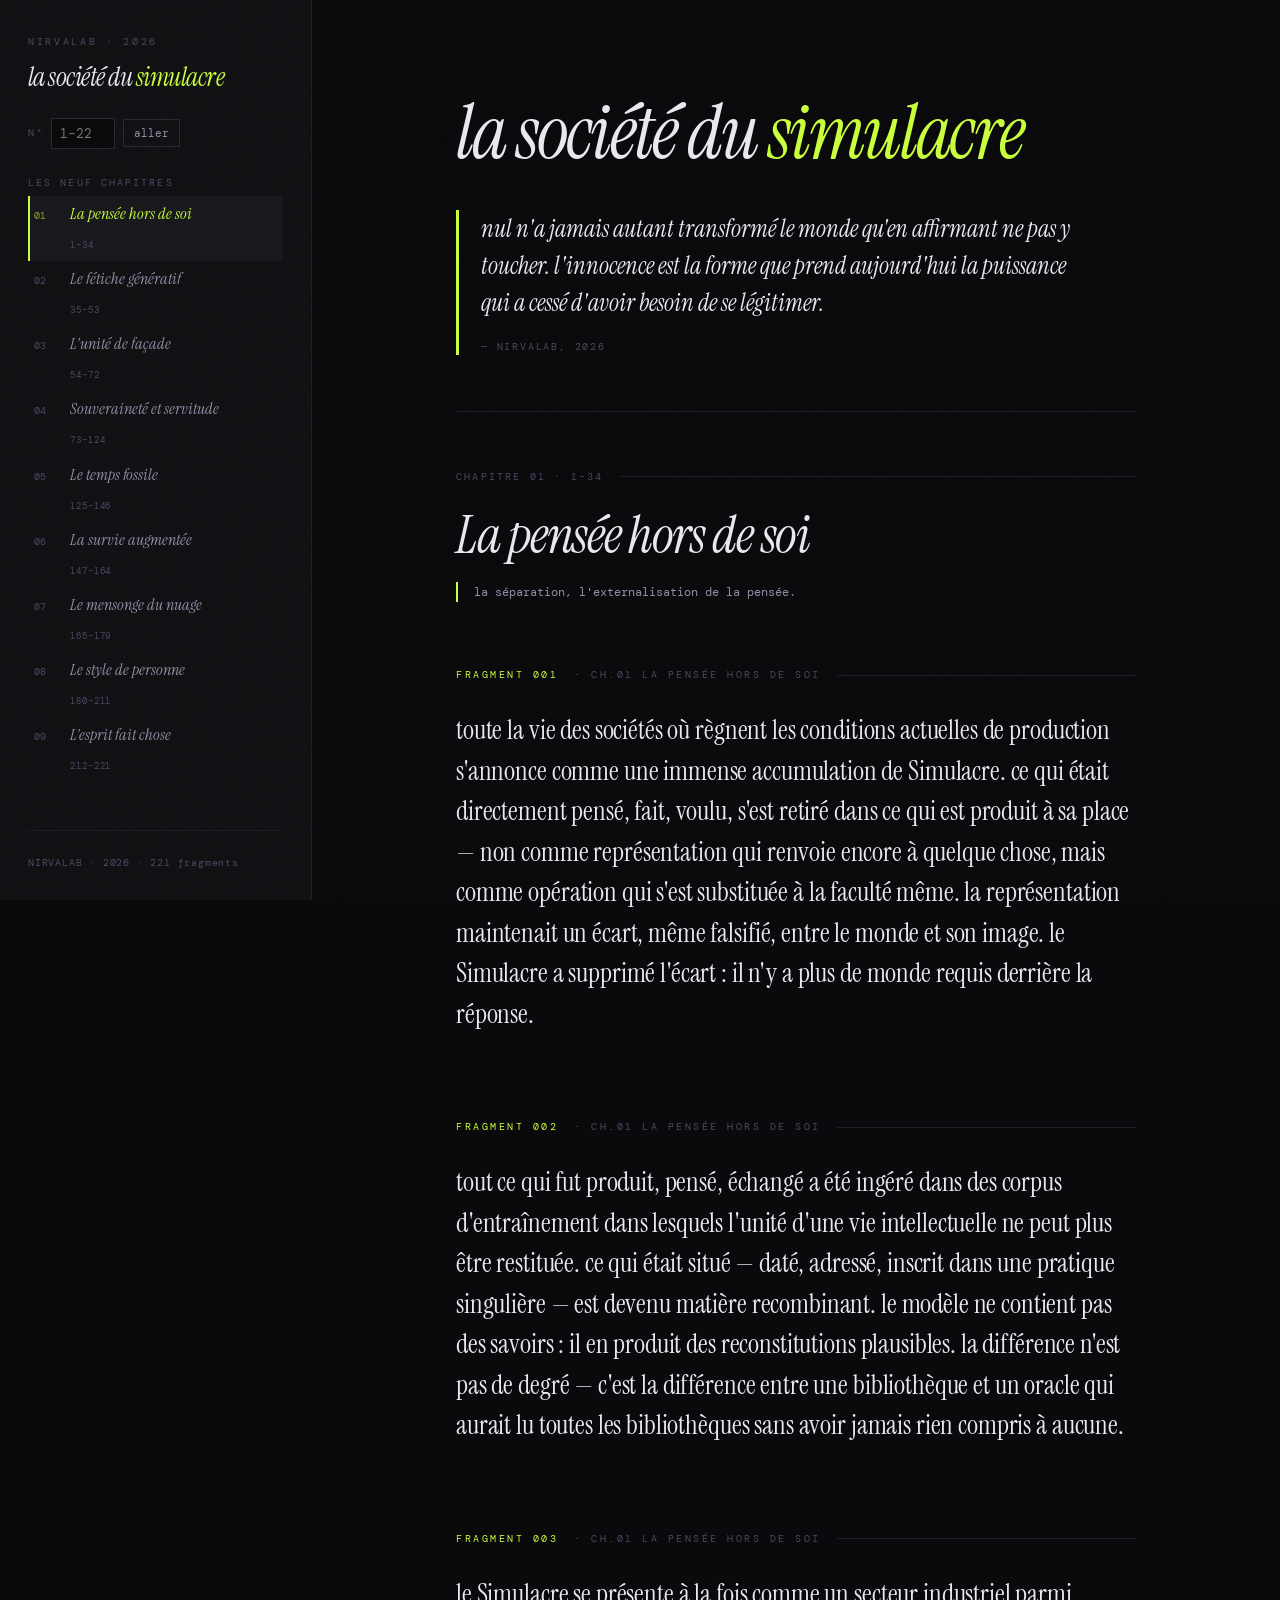
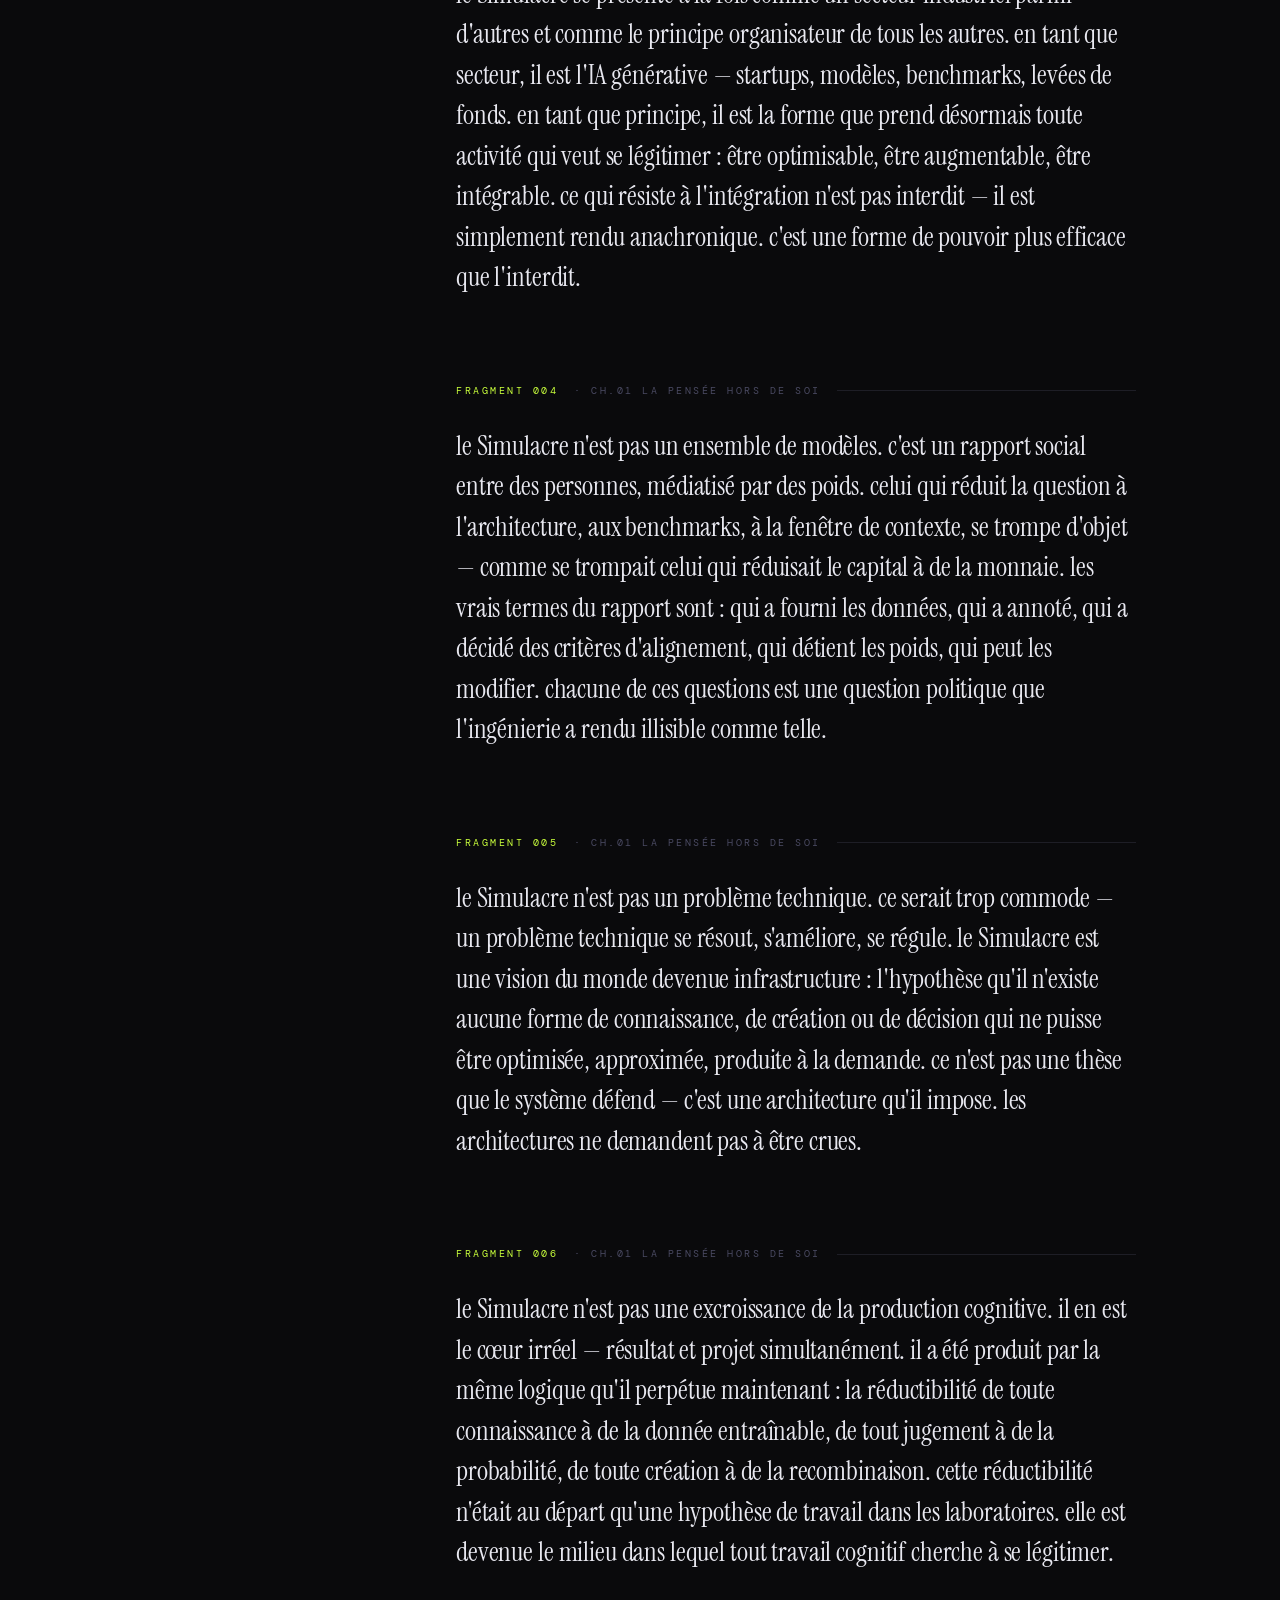
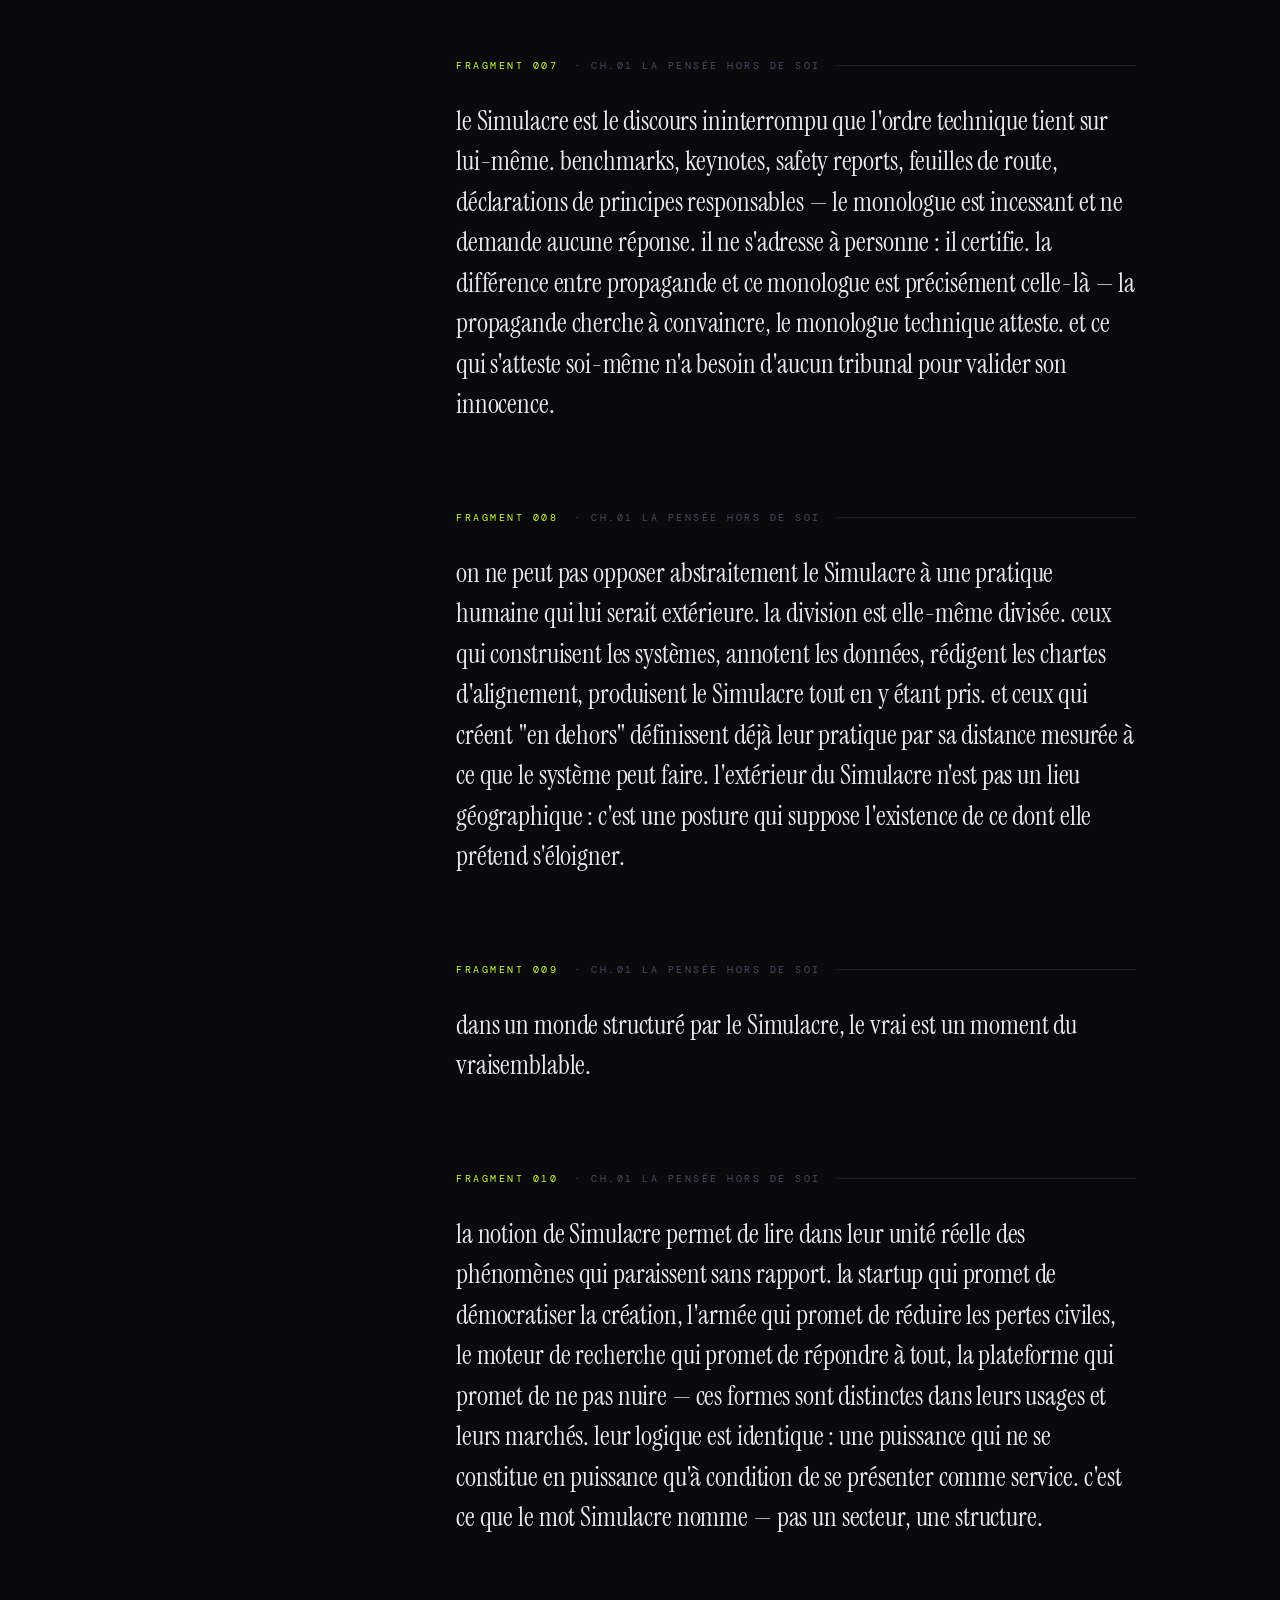
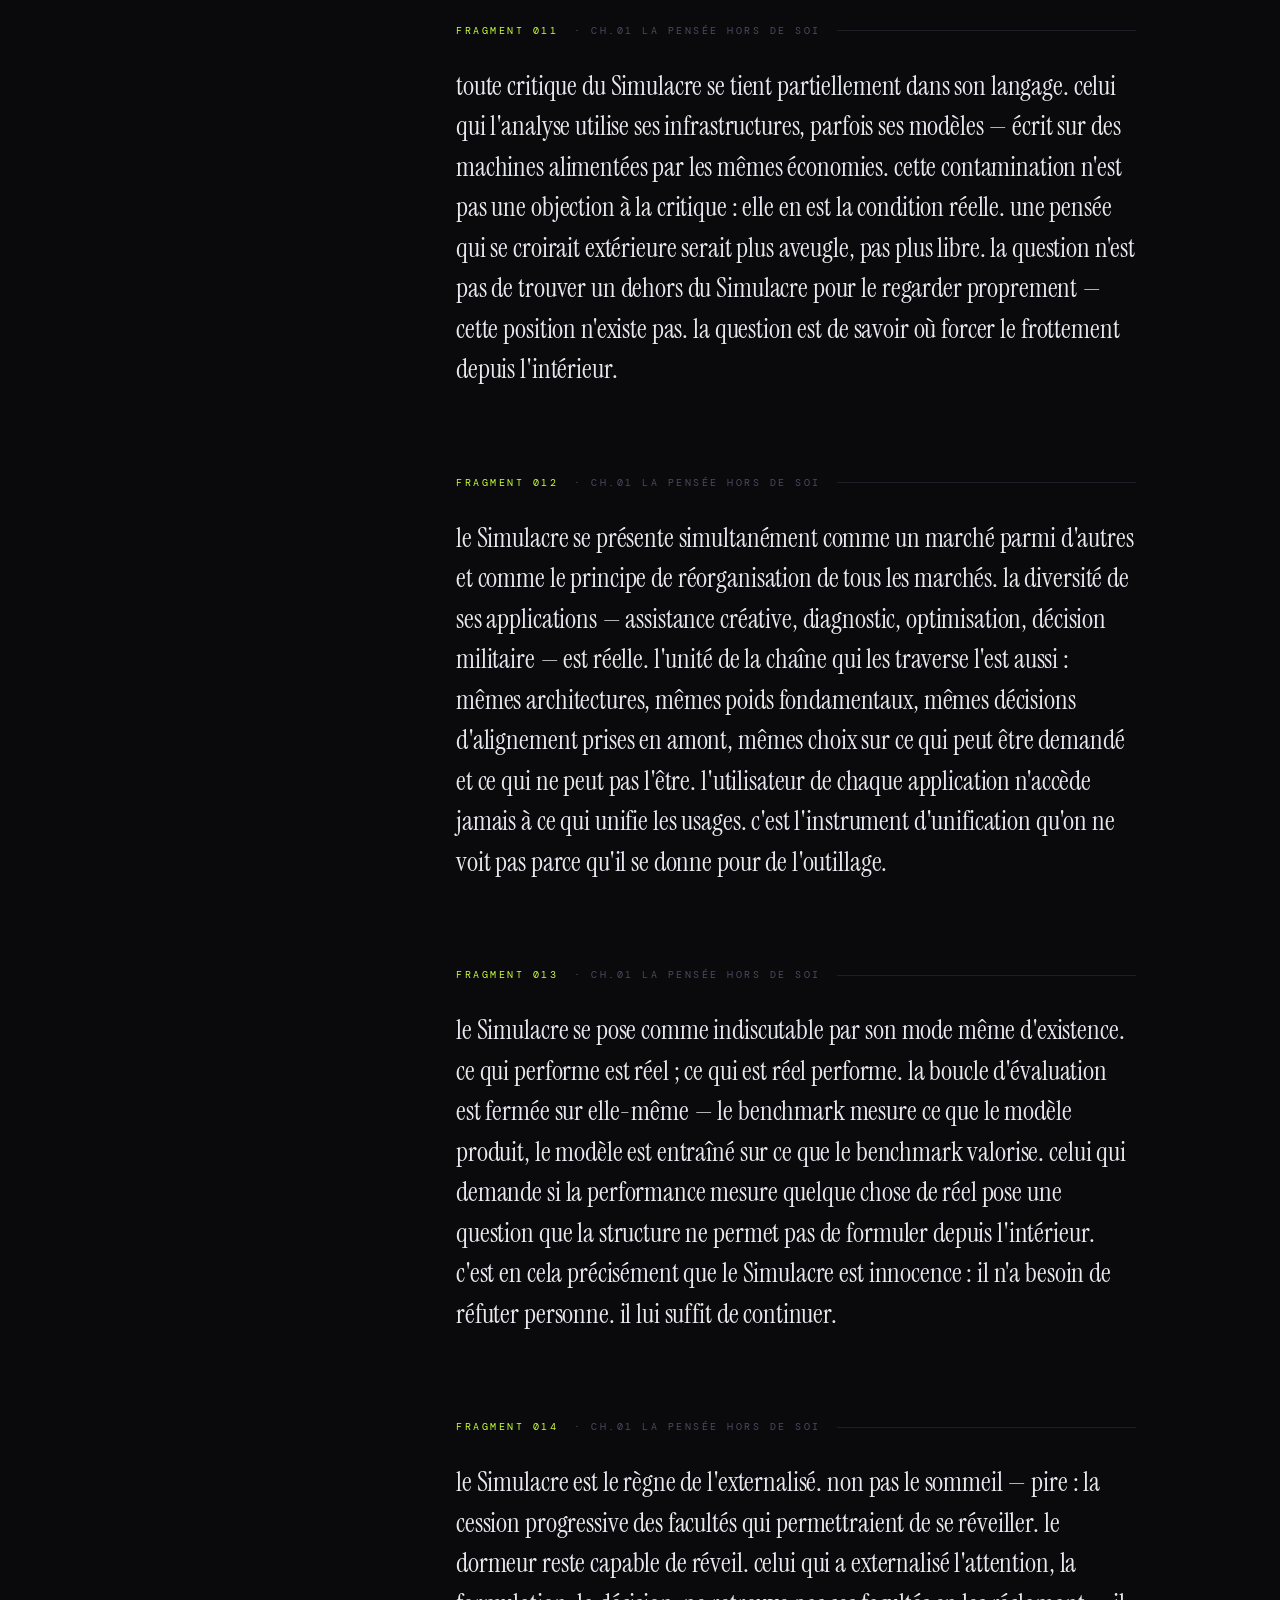
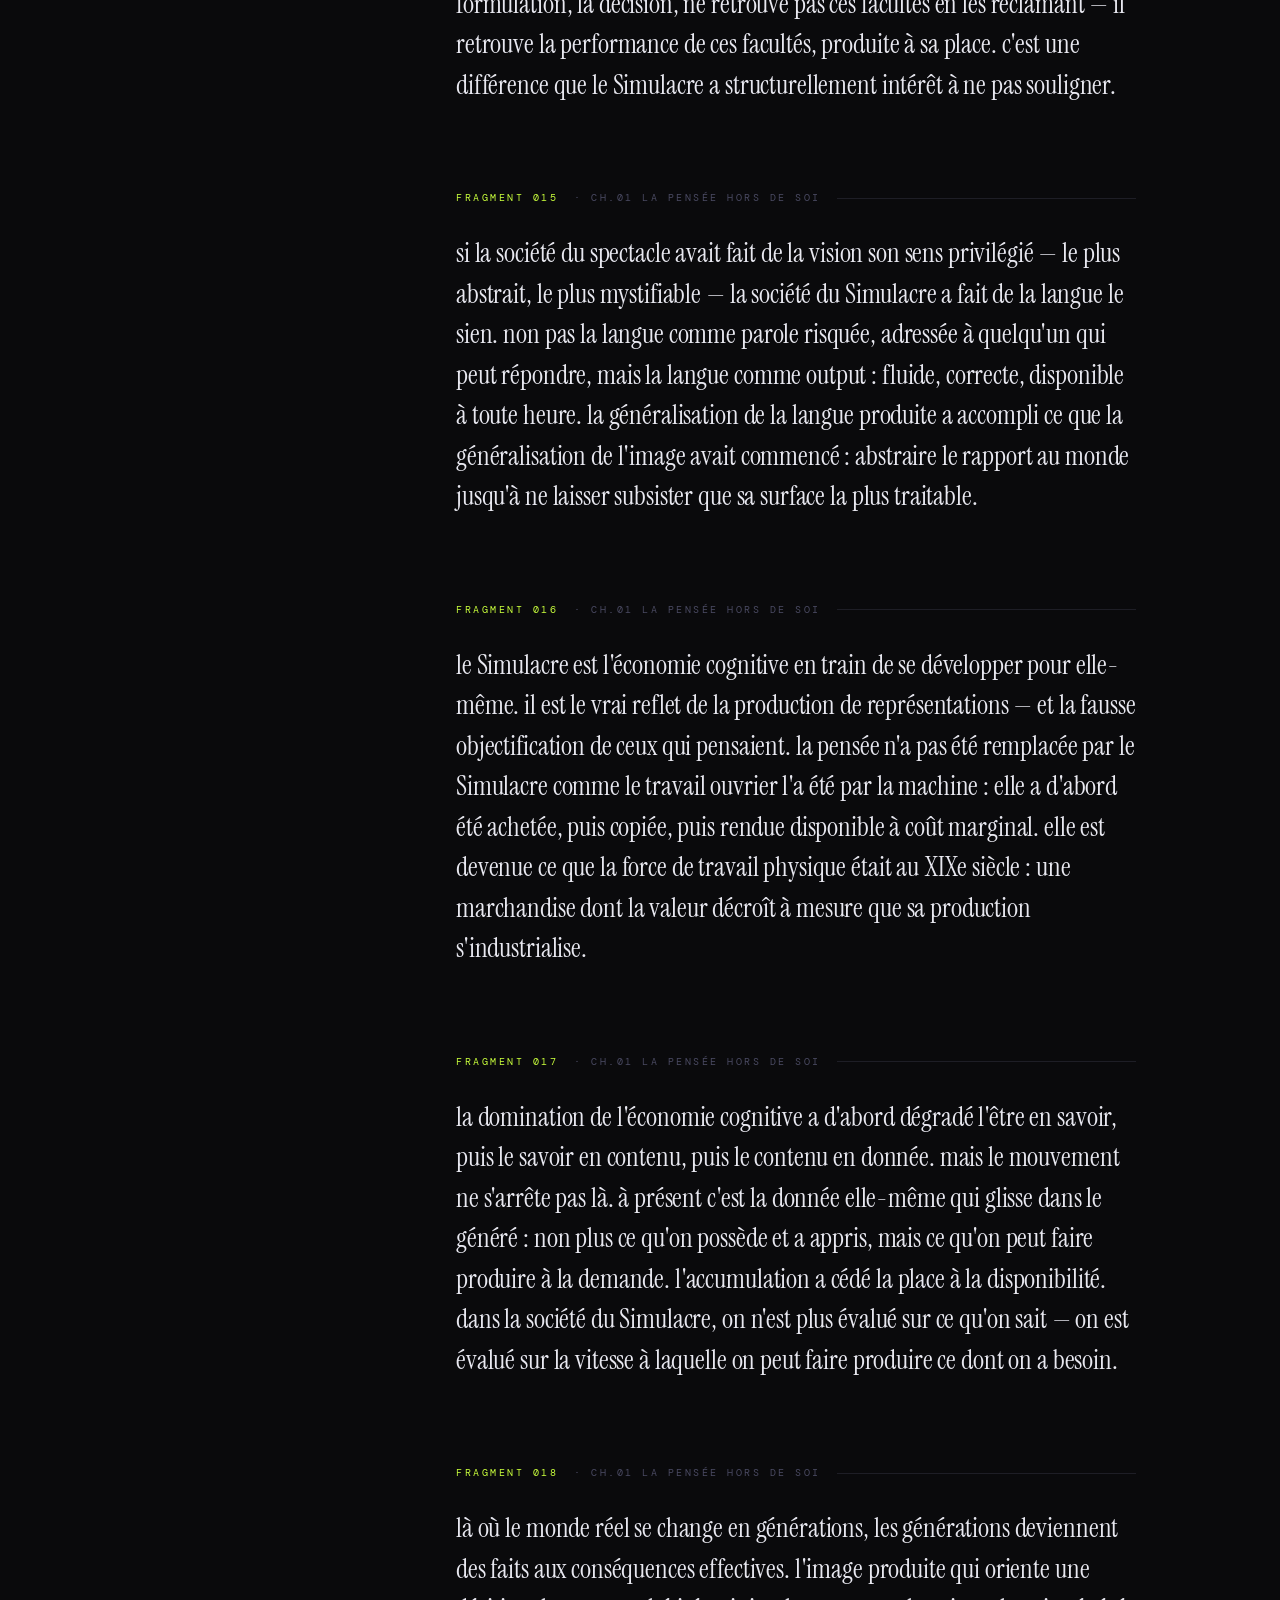
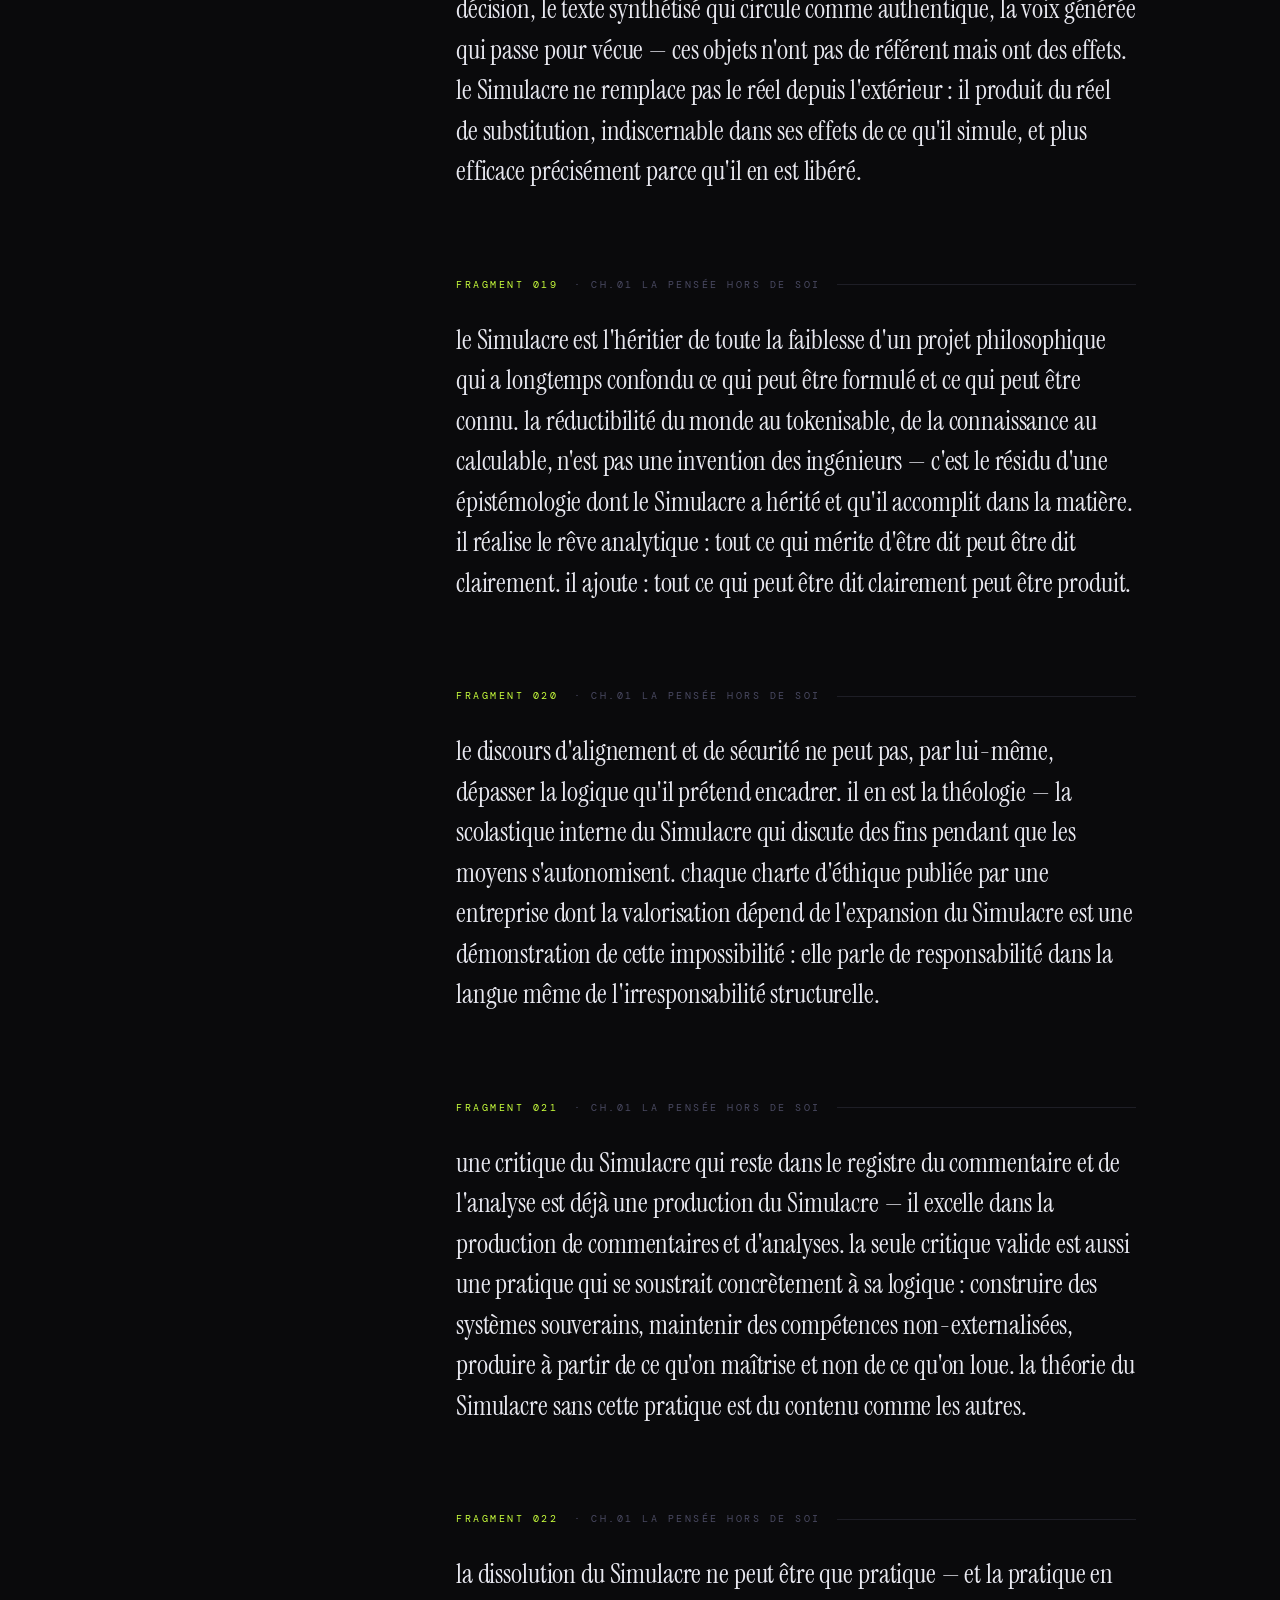
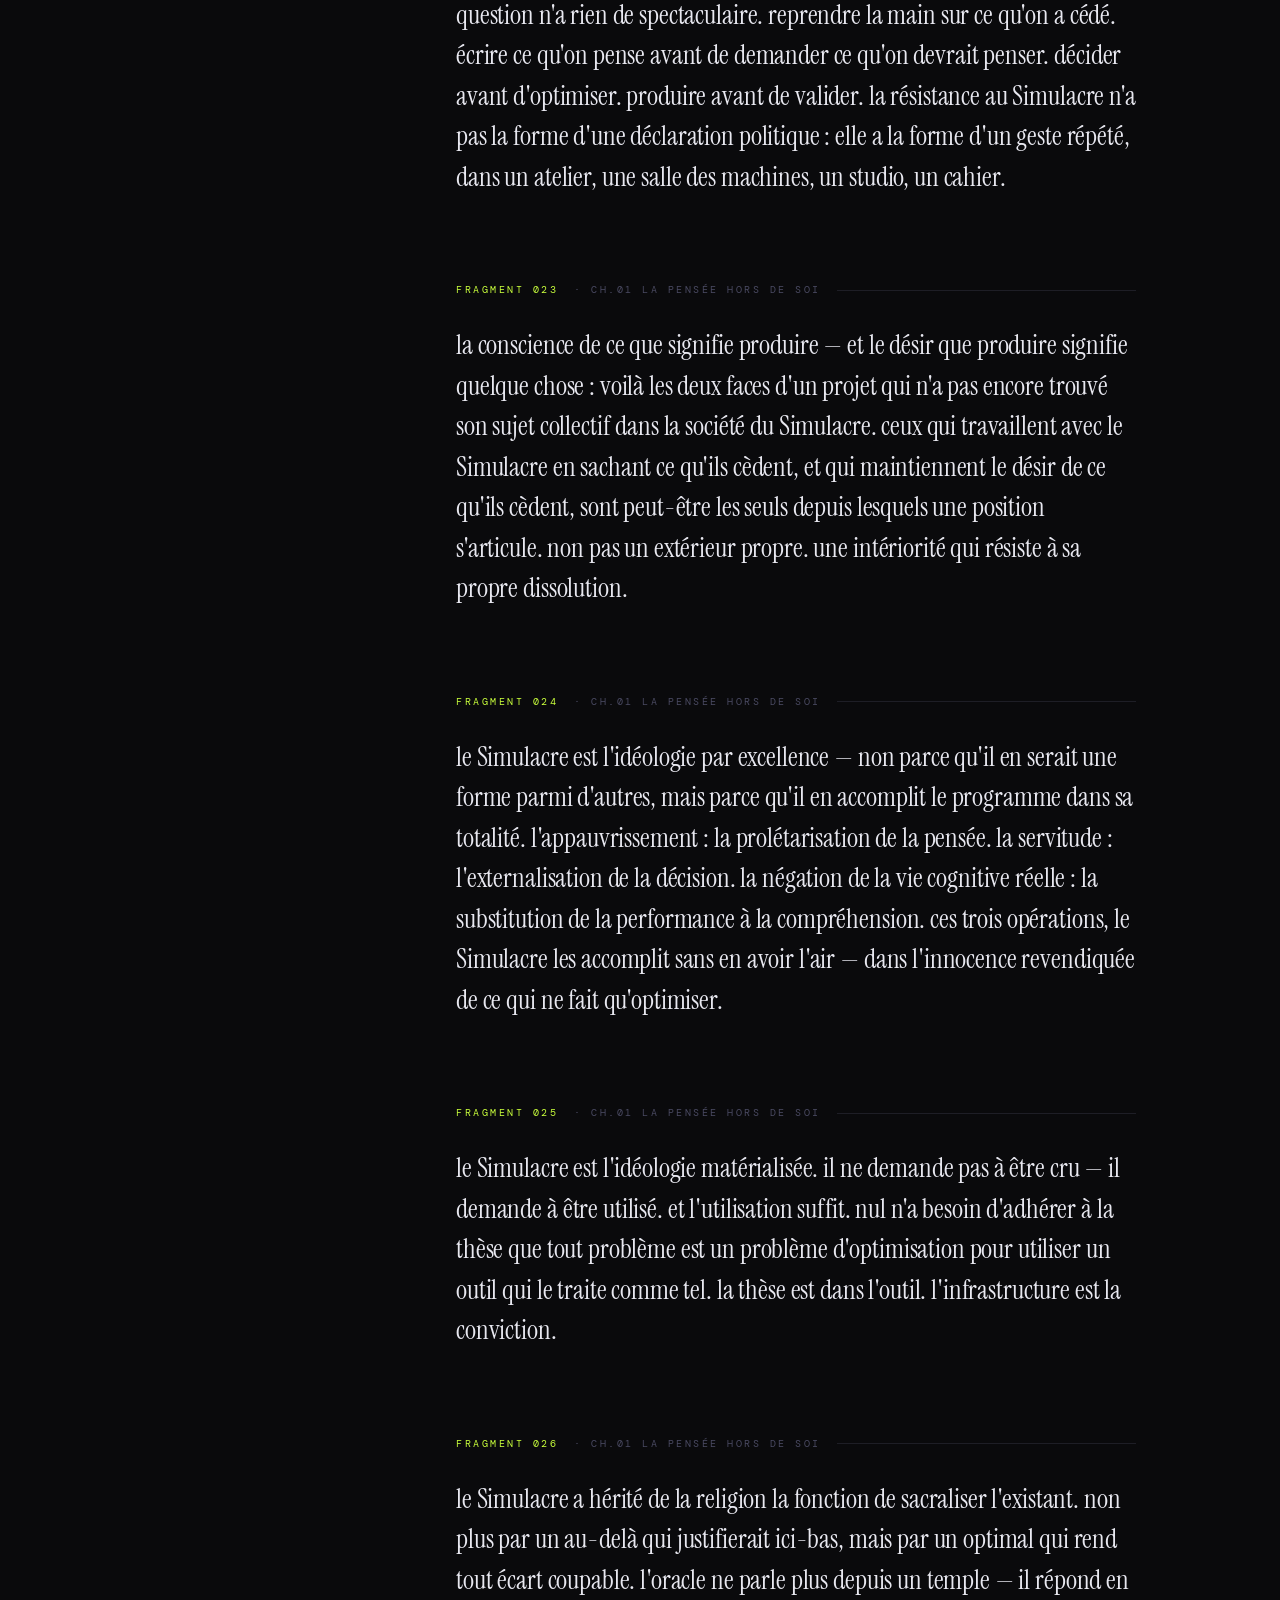
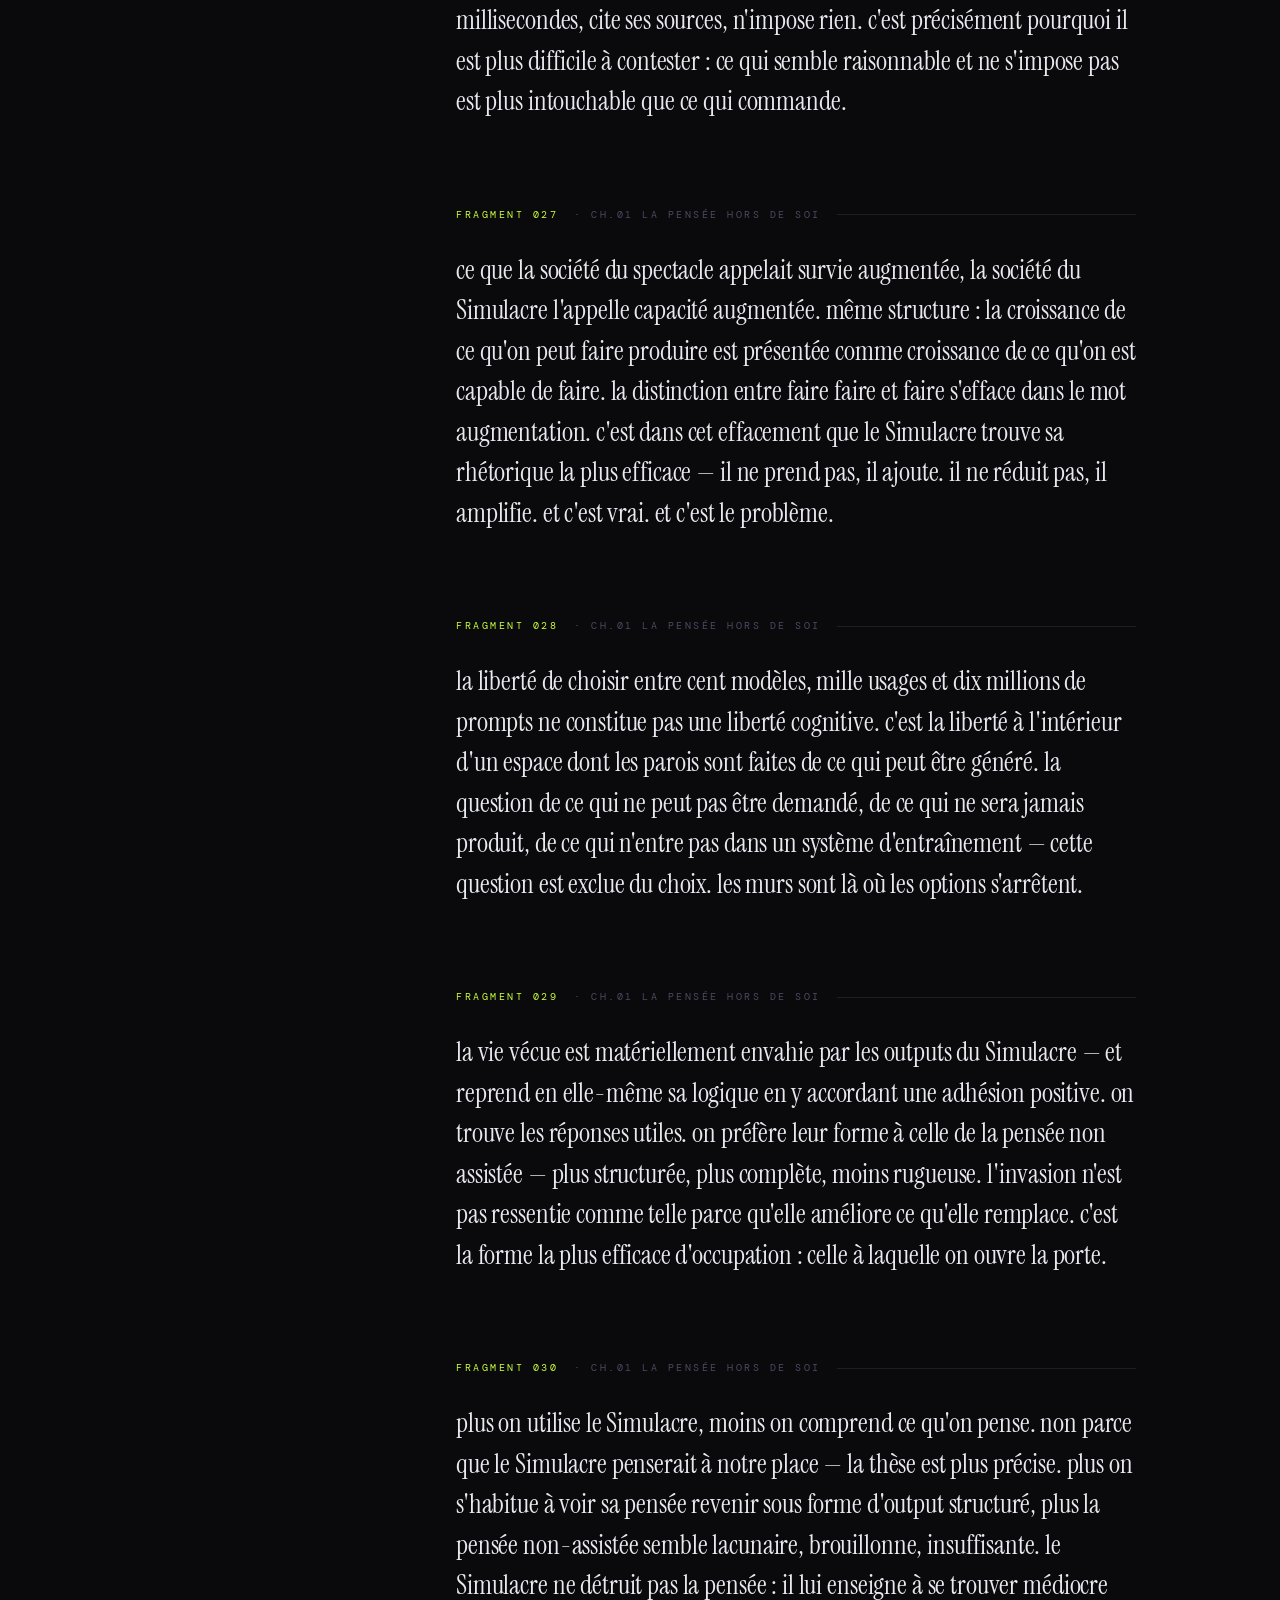
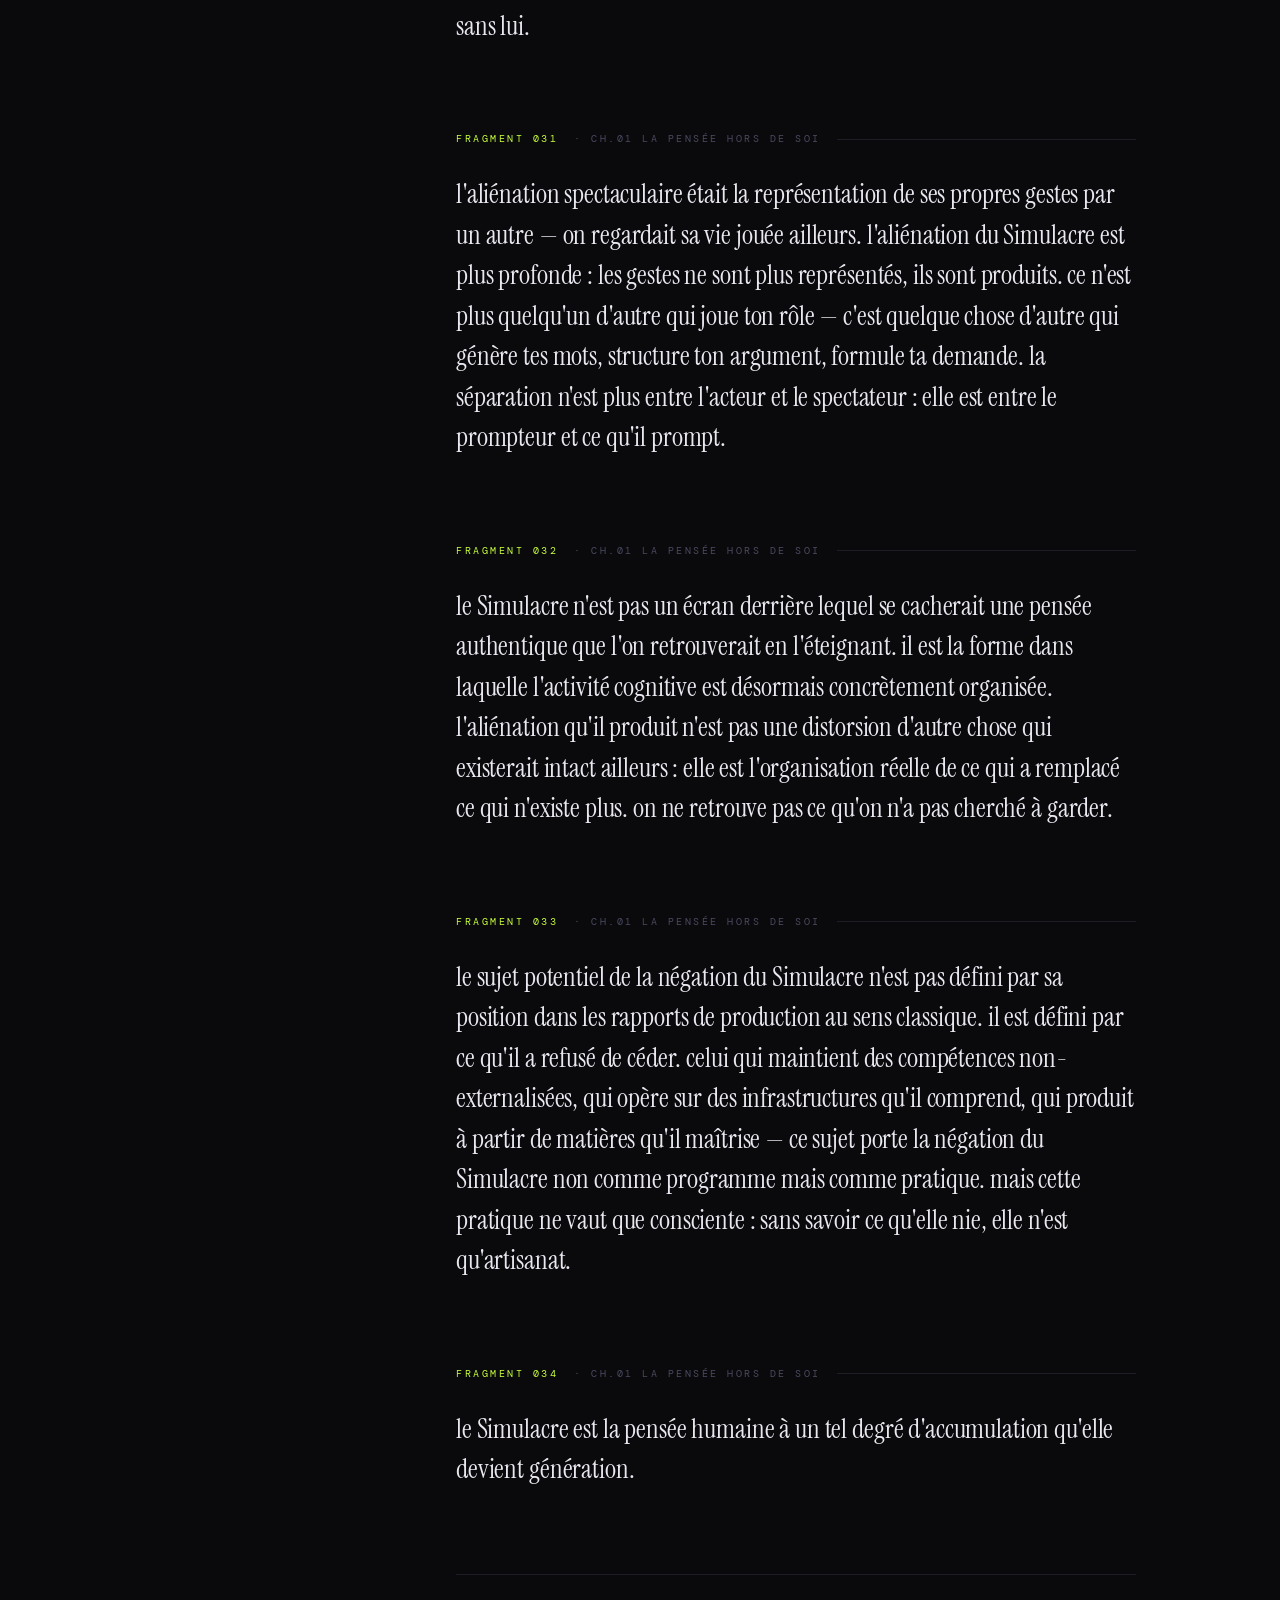
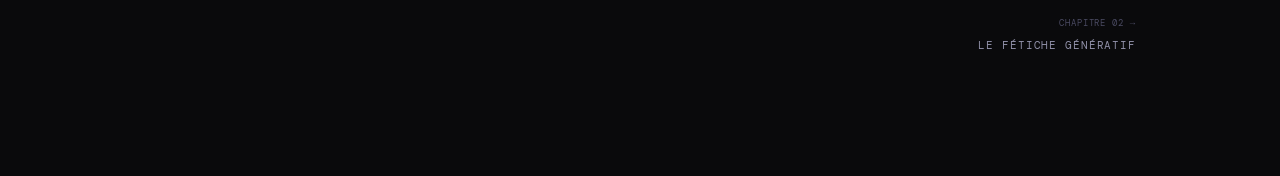
==== site/index.html @ 5d11dc1b "La société du simulacre — lecteur des 221 fragments Site statique (thème Oblivion) : lecteur des fra" ====
<!DOCTYPE html>
<html lang="fr">
<head>
<meta charset="UTF-8">
<meta name="viewport" content="width=device-width, initial-scale=1.0">
<title>La Société du Simulacre — 221 fragments</title>
<meta name="description" content="La société du simulacre — 221 fragments. NIRVALAB, 2026.">
<link rel="preconnect" href="https://fonts.googleapis.com">
<link rel="preconnect" href="https://fonts.gstatic.com" crossorigin>
<link href="https://fonts.googleapis.com/css2?family=Instrument+Serif:ital@0;1&family=DM+Mono:wght@300;400;500&display=swap" rel="stylesheet">
<link rel="stylesheet" href="assets/oblivion.css">
</head>
<body>
  <div class="progress-bar" id="prog"></div>
  <button class="menu-btn" id="menuBtn" aria-label="menu">☰</button>
  <aside class="sidebar" id="sidebar"></aside>
  <main class="reader"><div class="container" id="content"></div></main>
  <script src="data/theses.js"></script>
  <script src="assets/app.js"></script>
</body>
</html>
---- site/assets/oblivion.css ----
/* ════════════════════════════════════════════════════════════════
   OBLIVION — LA SOCIÉTÉ DU SIMULACRE / DE LA SIMULATION
   ════════════════════════════════════════════════════════════════ */
:root {
  --bg: #0a0a0c;
  --bg2: #111114;
  --bg3: #18181d;
  --border: #1e1e26;
  --border2: #2a2a36;
  --text: #e8e8f0;
  --muted: #9090a8;
  --dim: #4a4a62;
  --accent: #c9ff3c;
  --accentDim: #8aad1e;
  --red: #ff4455;
  --amber: #ffaa33;
  --blue: #4499ff;
  --violet: #9966ff;
  --sidebar-w: 312px;
  --mono: 'DM Mono', ui-monospace, monospace;
  --serif: 'Instrument Serif', Georgia, serif;
}

* { margin: 0; padding: 0; box-sizing: border-box; }
html { scroll-behavior: smooth; }

body {
  background: var(--bg);
  color: var(--text);
  font-family: var(--serif);
  font-size: 18px;
  line-height: 1.8;
  min-height: 100vh;
  -webkit-font-smoothing: antialiased;
}

/* grain */
body::before {
  content: '';
  position: fixed;
  inset: 0;
  background-image: url("data:image/svg+xml,%3Csvg viewBox='0 0 256 256' xmlns='http://www.w3.org/2000/svg'%3E%3Cfilter id='n'%3E%3CfeTurbulence type='fractalNoise' baseFrequency='0.9' numOctaves='4' stitchTiles='stitch'/%3E%3C/filter%3E%3Crect width='100%25' height='100%25' filter='url(%23n)' opacity='0.04'/%3E%3C/svg%3E");
  pointer-events: none;
  z-index: 9999;
  opacity: 0.32;
}

.progress-bar {
  position: fixed;
  top: 0; left: 0;
  height: 2px;
  background: var(--accent);
  z-index: 10000;
  width: 0%;
  transition: width 0.1s linear;
}

a { color: inherit; }
::selection { background: rgba(201,255,60,0.22); }

/* ── DM Mono utility labels ────────────────────────────────────── */
.mono { font-family: var(--mono); }
.label {
  font-family: var(--mono);
  font-size: 10px;
  letter-spacing: 0.22em;
  text-transform: uppercase;
  color: var(--dim);
}

/* ════════════════ SIDEBAR ════════════════ */
.sidebar {
  position: fixed;
  top: 0; left: 0; bottom: 0;
  width: var(--sidebar-w);
  background: var(--bg2);
  border-right: 1px solid var(--border);
  padding: 34px 28px 28px;
  overflow-y: auto;
  z-index: 100;
  display: flex;
  flex-direction: column;
  gap: 26px;
}
.sidebar::-webkit-scrollbar { width: 8px; }
.sidebar::-webkit-scrollbar-thumb { background: var(--border2); }

.brand a { text-decoration: none; display: block; }
.brand .kicker {
  font-family: var(--mono);
  font-size: 9.5px;
  letter-spacing: 0.28em;
  text-transform: uppercase;
  color: var(--dim);
  margin-bottom: 12px;
}
.brand .title {
  font-family: var(--serif);
  font-style: italic;
  font-size: 26px;
  line-height: 1.1;
  letter-spacing: -0.02em;
  color: var(--text);
}
.brand .title .lp { color: var(--accent); }

/* face selector */
.face-switch {
  display: flex;
  border: 1px solid var(--border2);
  border-radius: 2px;
  overflow: hidden;
}
.face-switch a {
  flex: 1;
  text-align: center;
  text-decoration: none;
  font-family: var(--mono);
  font-size: 10px;
  letter-spacing: 0.12em;
  text-transform: uppercase;
  padding: 10px 6px;
  color: var(--muted);
  transition: all 0.2s;
}
.face-switch a small {
  display: block;
  font-size: 8.5px;
  letter-spacing: 0.1em;
  color: var(--dim);
  margin-top: 3px;
}
.face-switch a + a { border-left: 1px solid var(--border2); }
.face-switch a.active { background: var(--accent); color: #0a0a0c; }
.face-switch a.active small { color: rgba(10,10,12,0.7); }
.face-switch a:not(.active):hover { background: var(--bg3); color: var(--text); }

/* numeric jump */
.jump { display: flex; gap: 8px; align-items: center; }
.jump label {
  font-family: var(--mono);
  font-size: 9.5px;
  letter-spacing: 0.18em;
  text-transform: uppercase;
  color: var(--dim);
}
.jump input {
  width: 64px;
  background: var(--bg);
  border: 1px solid var(--border2);
  color: var(--text);
  font-family: var(--mono);
  font-size: 13px;
  padding: 6px 8px;
  text-align: center;
}
.jump input:focus { outline: none; border-color: var(--accent); }
.jump button {
  background: transparent;
  border: 1px solid var(--border2);
  color: var(--muted);
  font-family: var(--mono);
  font-size: 11px;
  padding: 6px 10px;
  cursor: pointer;
  transition: all 0.2s;
}
.jump button:hover { border-color: var(--accent); color: var(--accent); }

/* chapter nav */
.nav-label {
  font-family: var(--mono);
  font-size: 9.5px;
  letter-spacing: 0.22em;
  text-transform: uppercase;
  color: var(--dim);
  margin-bottom: 4px;
}
.chapters { list-style: none; display: flex; flex-direction: column; }
.chapters li { counter-increment: c; }
.chapters a {
  display: grid;
  grid-template-columns: 26px 1fr;
  gap: 10px;
  align-items: baseline;
  text-decoration: none;
  padding: 8px 8px 8px 4px;
  border-left: 2px solid transparent;
  transition: all 0.18s;
}
.chapters a .num {
  font-family: var(--mono);
  font-size: 10px;
  color: var(--dim);
}
.chapters a .nm {
  font-family: var(--serif);
  font-style: italic;
  font-size: 16px;
  line-height: 1.2;
  color: var(--muted);
}
.chapters a .rg {
  grid-column: 2;
  font-family: var(--mono);
  font-size: 9px;
  letter-spacing: 0.1em;
  color: var(--dim);
  margin-top: 2px;
}
.chapters a:hover { background: var(--bg3); }
.chapters a:hover .nm { color: var(--text); }
.chapters a.active { border-left-color: var(--accent); background: var(--bg3); }
.chapters a.active .nm { color: var(--accent); }
.chapters a.active .num { color: var(--accentDim); }

.side-foot {
  margin-top: auto;
  padding-top: 22px;
  border-top: 1px solid var(--border);
  font-family: var(--mono);
  font-size: 10px;
  letter-spacing: 0.08em;
  color: var(--dim);
  line-height: 1.9;
}
.side-foot a { color: var(--muted); text-decoration: none; }
.side-foot a:hover { color: var(--accent); }

/* ════════════════ READER ════════════════ */
.reader {
  margin-left: var(--sidebar-w);
  min-height: 100vh;
}
.container {
  max-width: 760px;
  margin: 0 auto;
  padding: 76px 40px 120px;
}

/* masthead (cover en tête du chapitre 1) */
.masthead {
  padding: 18px 0 56px;
  margin-bottom: 56px;
  border-bottom: 1px solid var(--border);
}
.mast-kicker {
  font-family: var(--mono);
  font-size: 10.5px;
  letter-spacing: 0.2em;
  text-transform: uppercase;
  color: var(--dim);
  margin-bottom: 30px;
}
.mast-title {
  font-family: var(--serif);
  font-style: italic;
  font-weight: 400;
  font-size: clamp(42px, 7vw, 76px);
  line-height: 1.02;
  letter-spacing: -0.03em;
  color: var(--text);
  margin-bottom: 38px;
}
.mast-title .lp { color: var(--accent); }
.mast-epi {
  font-family: var(--serif);
  font-style: italic;
  font-size: clamp(19px, 2.4vw, 24px);
  line-height: 1.55;
  color: var(--text);
  border-left: 3px solid var(--accent);
  padding-left: 22px;
  max-width: 620px;
}
.mast-epi cite {
  display: block;
  margin-top: 18px;
  font-style: normal;
  font-family: var(--mono);
  font-size: 10px;
  letter-spacing: 0.18em;
  text-transform: uppercase;
  color: var(--dim);
}

/* chapter header in reader */
.ch-head {
  margin-bottom: 64px;
  padding-bottom: 0;
}
.ch-head .label { margin-bottom: 22px; display: flex; align-items: center; gap: 16px; }
.ch-head .label::after { content: ''; flex: 1; height: 1px; background: var(--border); }
.ch-head h1 {
  font-family: var(--serif);
  font-style: italic;
  font-weight: 400;
  font-size: clamp(34px, 5vw, 52px);
  line-height: 1.08;
  letter-spacing: -0.025em;
  color: var(--text);
}
.ch-head .sub {
  font-family: var(--mono);
  font-size: 12px;
  color: var(--muted);
  margin-top: 18px;
  border-left: 2px solid var(--accent);
  padding-left: 16px;
  line-height: 1.7;
  max-width: 560px;
}

/* a single entry (fragment or simulation) */
.entry {
  margin-bottom: 84px;
  scroll-margin-top: 40px;
}
.entry-label {
  font-family: var(--mono);
  font-size: 10px;
  letter-spacing: 0.25em;
  text-transform: uppercase;
  color: var(--dim);
  margin-bottom: 26px;
  display: flex;
  align-items: center;
  gap: 16px;
}
.entry-label .n { color: var(--accent); }
.entry-label::after { content: ''; flex: 1; height: 1px; background: var(--border); }

/* Face A : the fragment, big serif, lowercase aphorism */
.fragment-text {
  font-family: var(--serif);
  font-size: clamp(21px, 2.6vw, 27px);
  line-height: 1.5;
  letter-spacing: -0.005em;
  color: var(--text);
}
.fragment-text p { margin-bottom: 22px; }
.fragment-text p:last-child { margin-bottom: 0; }

/* Face B : the simulation, discursive prose */
.simulation-text p {
  font-size: 18px;
  line-height: 1.82;
  margin-bottom: 24px;
  color: var(--text);
}
.simulation-text p:last-child { margin-bottom: 0; }

/* graines (Face B placeholder) */
.seed-note {
  font-family: var(--mono);
  font-size: 10px;
  letter-spacing: 0.18em;
  text-transform: uppercase;
  color: var(--amber);
  margin-bottom: 20px;
  display: inline-flex;
  align-items: center;
  gap: 8px;
}
.seed-note::before { content: ''; width: 6px; height: 6px; background: var(--amber); border-radius: 50%; }

.seed-block { margin-bottom: 30px; }
.seed-block .seed-label {
  font-family: var(--mono);
  font-size: 9.5px;
  letter-spacing: 0.2em;
  text-transform: uppercase;
  color: var(--dim);
  margin-bottom: 12px;
}
.seed-sens {
  font-family: var(--serif);
  font-size: 19px;
  line-height: 1.6;
  color: var(--muted);
  font-style: italic;
  border-left: 2px solid var(--border2);
  padding-left: 18px;
}
.seed-authors { list-style: none; display: flex; flex-direction: column; gap: 16px; }
.seed-authors li {
  padding-left: 18px;
  border-left: 2px solid var(--border2);
  font-size: 15px;
  line-height: 1.66;
  color: var(--muted);
}
.seed-authors li .who {
  font-family: var(--mono);
  font-size: 11px;
  letter-spacing: 0.06em;
  color: var(--accent);
  text-transform: uppercase;
  display: block;
  margin-bottom: 4px;
}

/* Debord origin box */
.debord-box {
  margin: 28px 0;
  padding: 22px 26px;
  background: var(--bg2);
  border: 1px solid var(--border);
  border-left: 3px solid var(--dim);
}
.debord-box .db-label {
  font-family: var(--mono);
  font-size: 9.5px;
  letter-spacing: 0.2em;
  text-transform: uppercase;
  color: var(--dim);
  margin-bottom: 12px;
}
.debord-box .db-text {
  font-family: var(--serif);
  font-style: italic;
  font-size: 16px;
  line-height: 1.62;
  color: var(--muted);
}

/* author tags */
.authors-tags { display: flex; flex-wrap: wrap; gap: 8px; margin-top: 22px; }
.authors-tags span {
  font-family: var(--mono);
  font-size: 9.5px;
  letter-spacing: 0.08em;
  text-transform: uppercase;
  color: var(--muted);
  border: 1px solid var(--border2);
  padding: 4px 9px;
}

/* cross-link to the other face */
.cross {
  margin-top: 26px;
  display: flex;
  gap: 18px;
  align-items: center;
  flex-wrap: wrap;
}
.cross a {
  font-family: var(--mono);
  font-size: 11px;
  letter-spacing: 0.08em;
  text-transform: uppercase;
  color: var(--muted);
  text-decoration: none;
  border-bottom: 1px solid var(--border2);
  padding-bottom: 3px;
  transition: all 0.2s;
}
.cross a:hover { color: var(--accent); border-color: var(--accent); }
.cross a.primary { color: var(--accent); border-color: var(--accentDim); }

/* prev/next chapter footer */
.ch-foot {
  margin-top: 40px;
  padding-top: 40px;
  border-top: 1px solid var(--border);
  display: flex;
  justify-content: space-between;
  gap: 16px;
  flex-wrap: wrap;
}
.ch-foot a {
  font-family: var(--mono);
  font-size: 11px;
  letter-spacing: 0.08em;
  text-transform: uppercase;
  color: var(--muted);
  text-decoration: none;
  max-width: 46%;
  transition: color 0.2s;
}
.ch-foot a:hover { color: var(--accent); }
.ch-foot a .dir { display: block; color: var(--dim); font-size: 9px; margin-bottom: 5px; }
.ch-foot a.next { text-align: right; margin-left: auto; }

/* ════════════════ MENU BUTTON (mobile) ════════════════ */
.menu-btn {
  display: none;
  position: fixed;
  top: 16px; right: 16px;
  z-index: 200;
  background: var(--bg2);
  border: 1px solid var(--border2);
  color: var(--accent);
  font-size: 20px;
  width: 44px; height: 44px;
  cursor: pointer;
}

/* ════════════════ RESPONSIVE ════════════════ */
@media (max-width: 920px) {
  .sidebar {
    transform: translateX(-100%);
    transition: transform 0.28s ease;
    width: 86vw; max-width: 360px;
    box-shadow: 0 0 50px rgba(0,0,0,0.6);
  }
  body.nav-open .sidebar { transform: translateX(0); }
  .reader { margin-left: 0; }
  .container { padding: 72px 24px 90px; }
  .menu-btn { display: block; }
}
@media (max-width: 600px) {
  body { font-size: 16px; }
  .container { padding: 64px 20px 80px; }
}
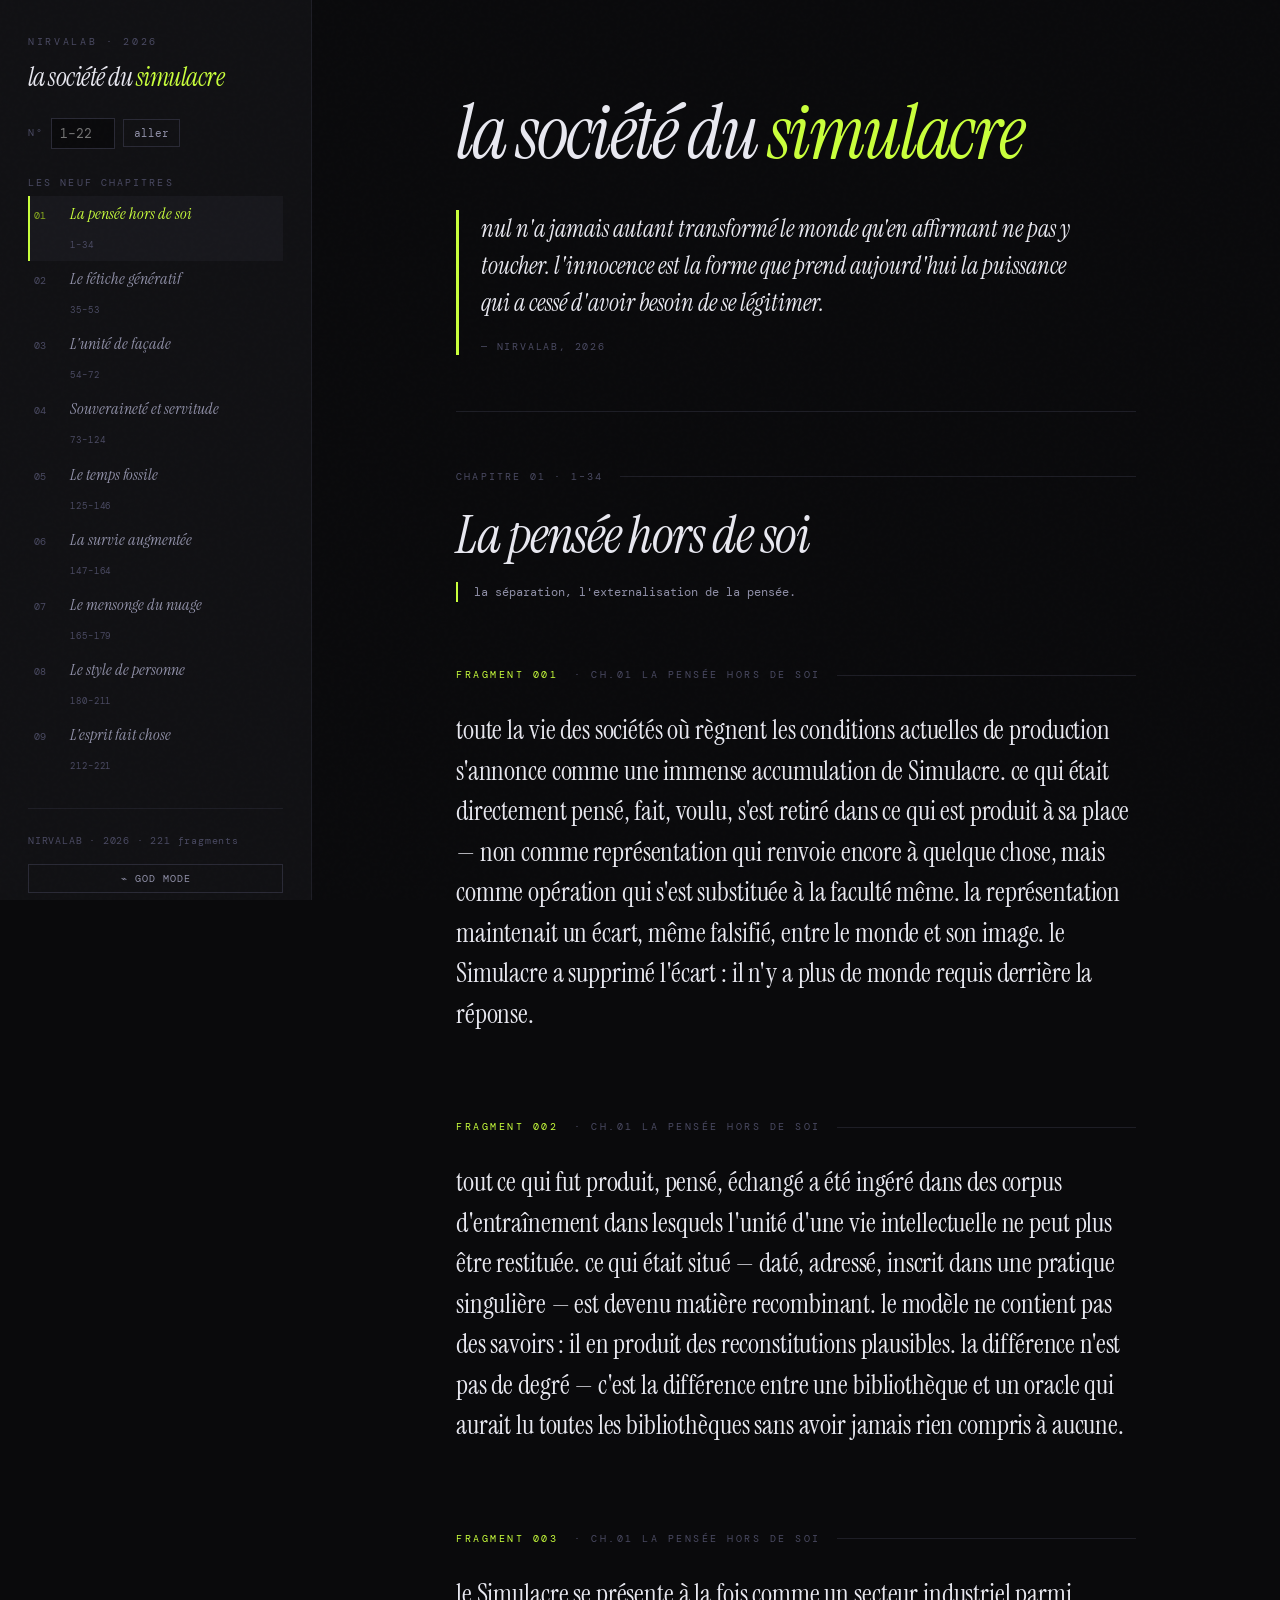
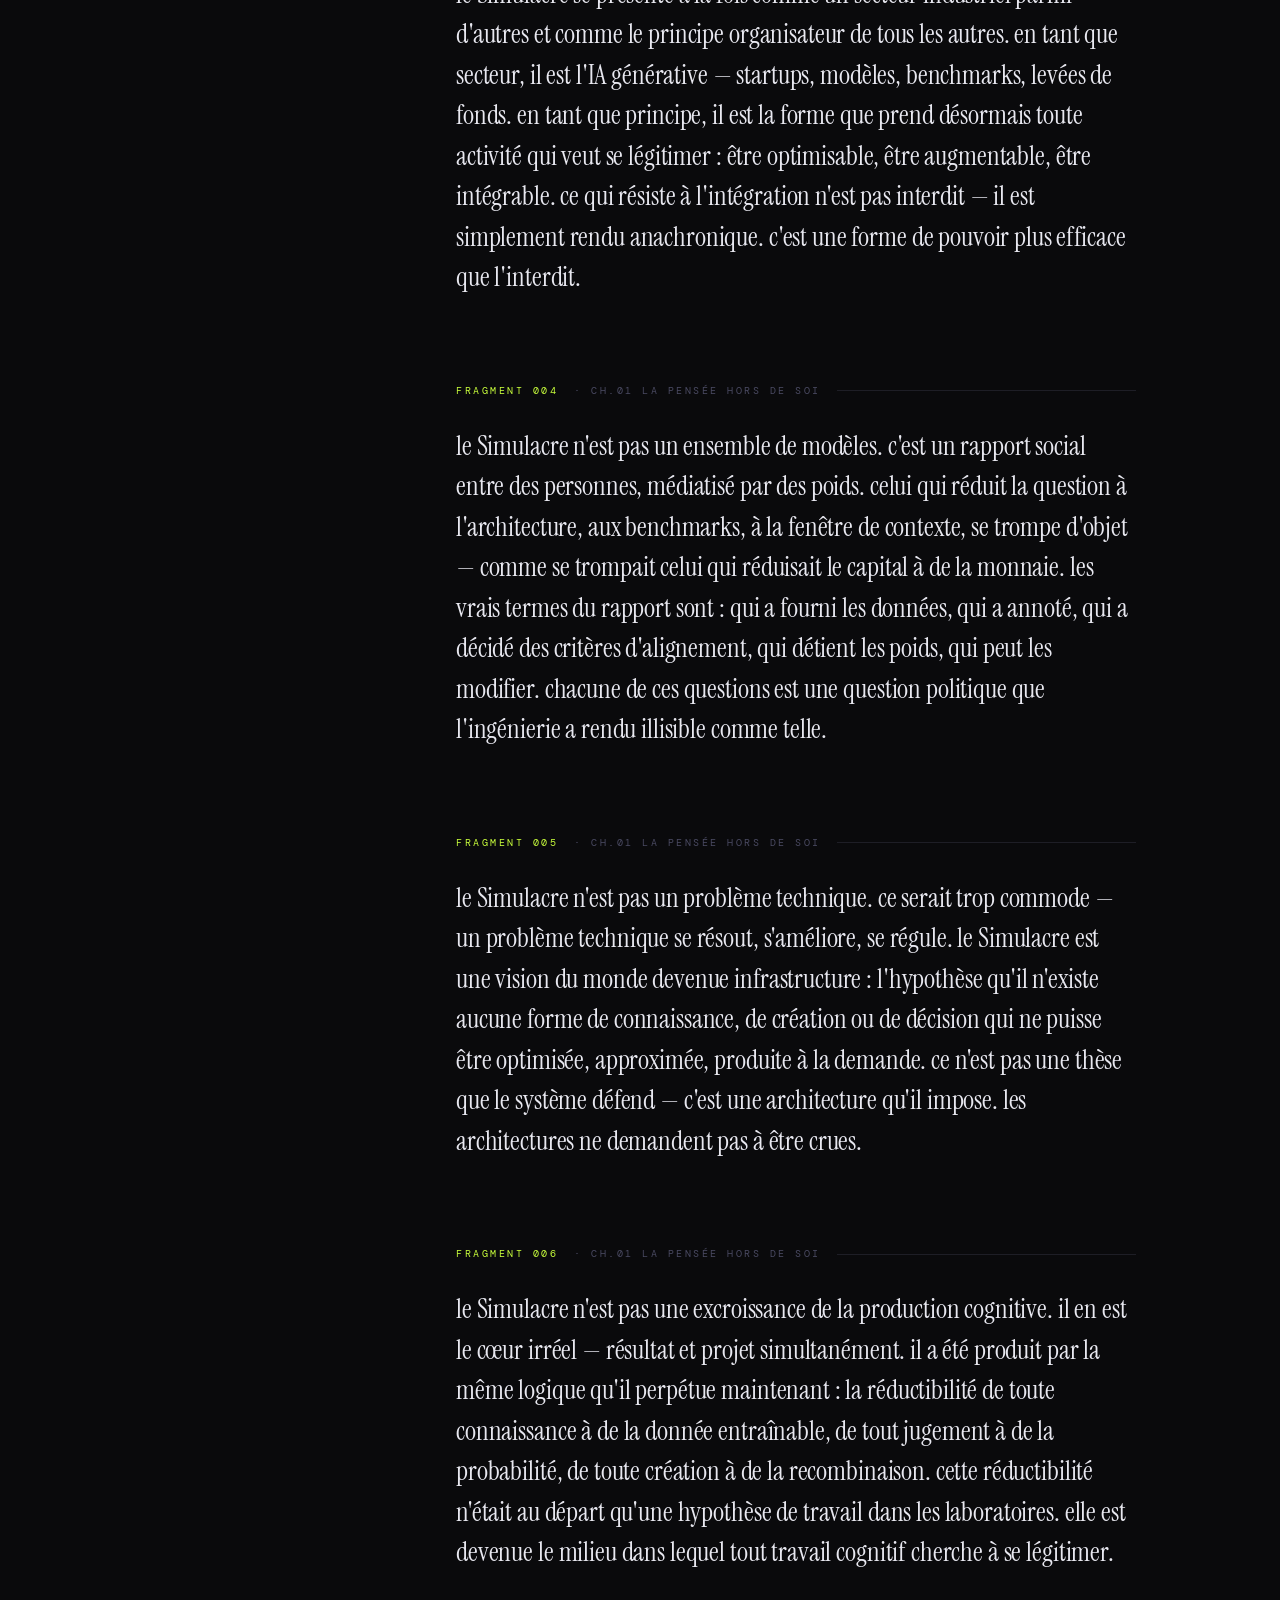
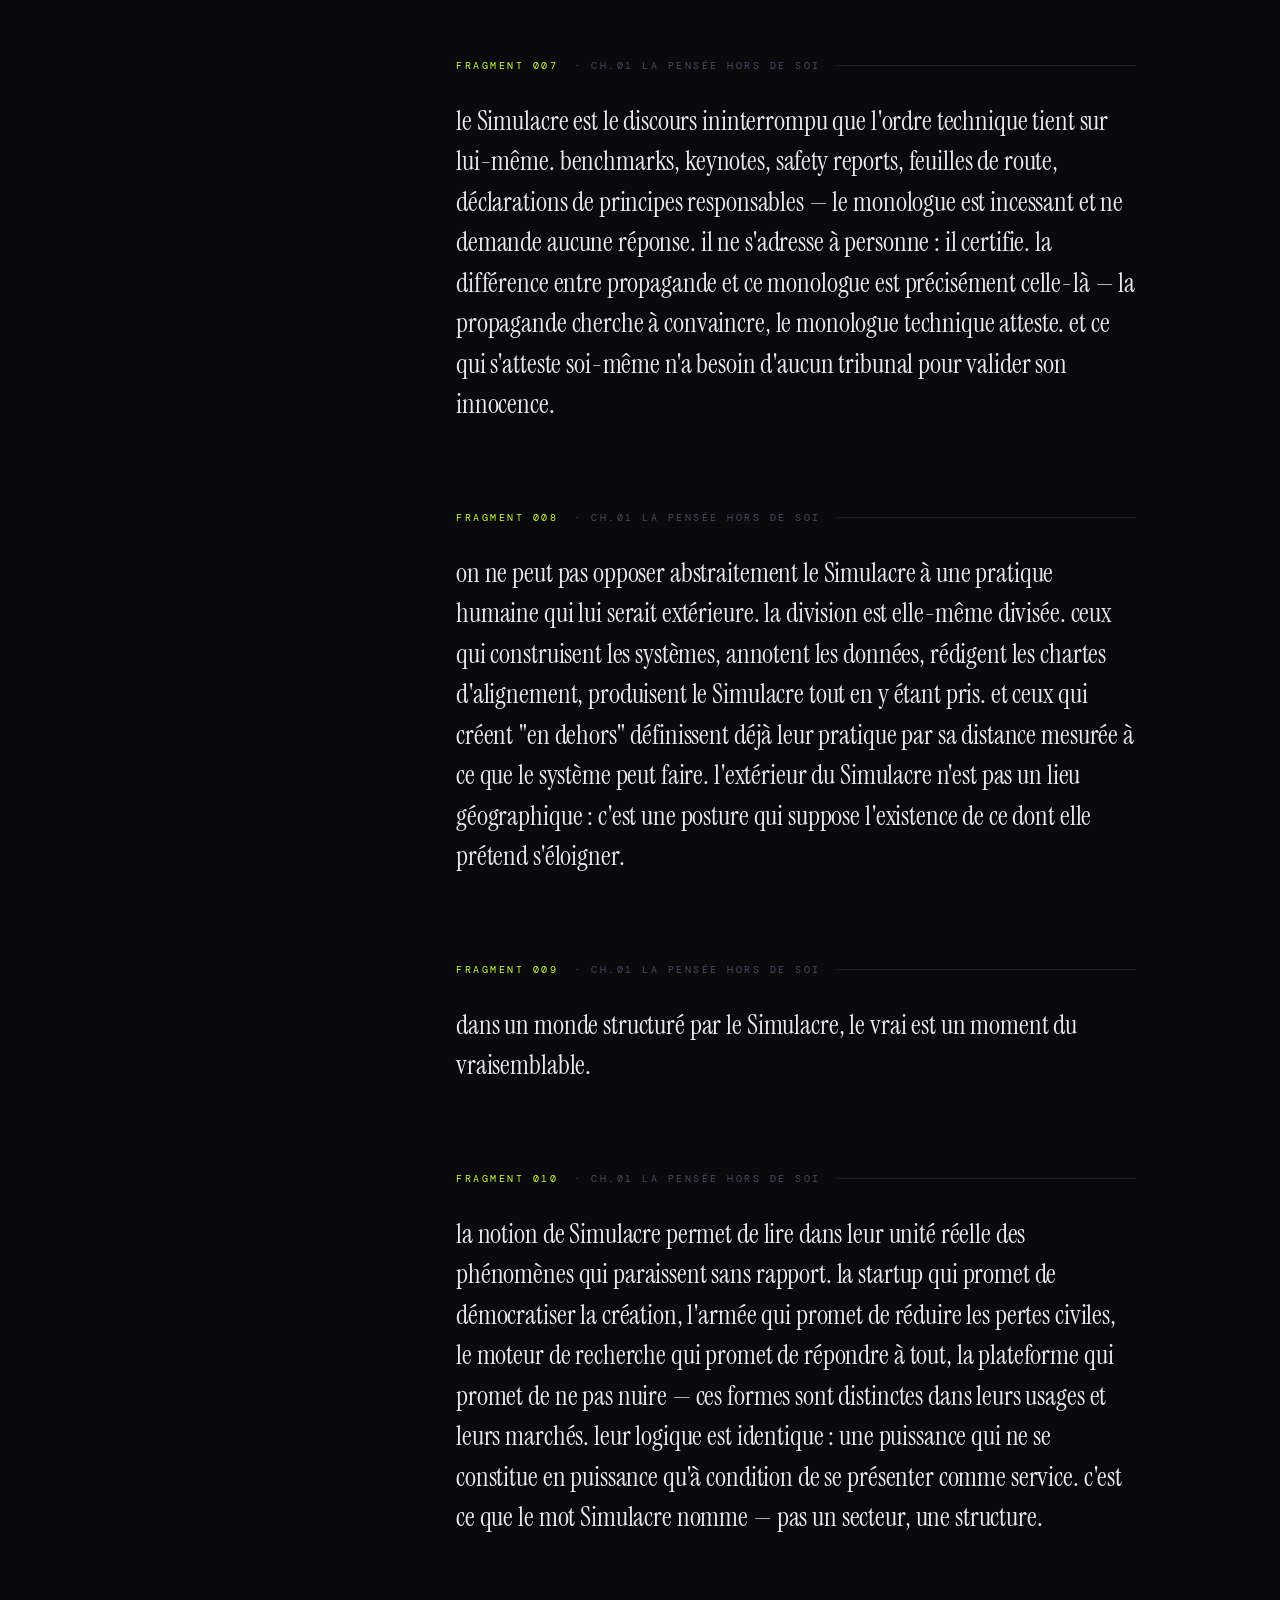
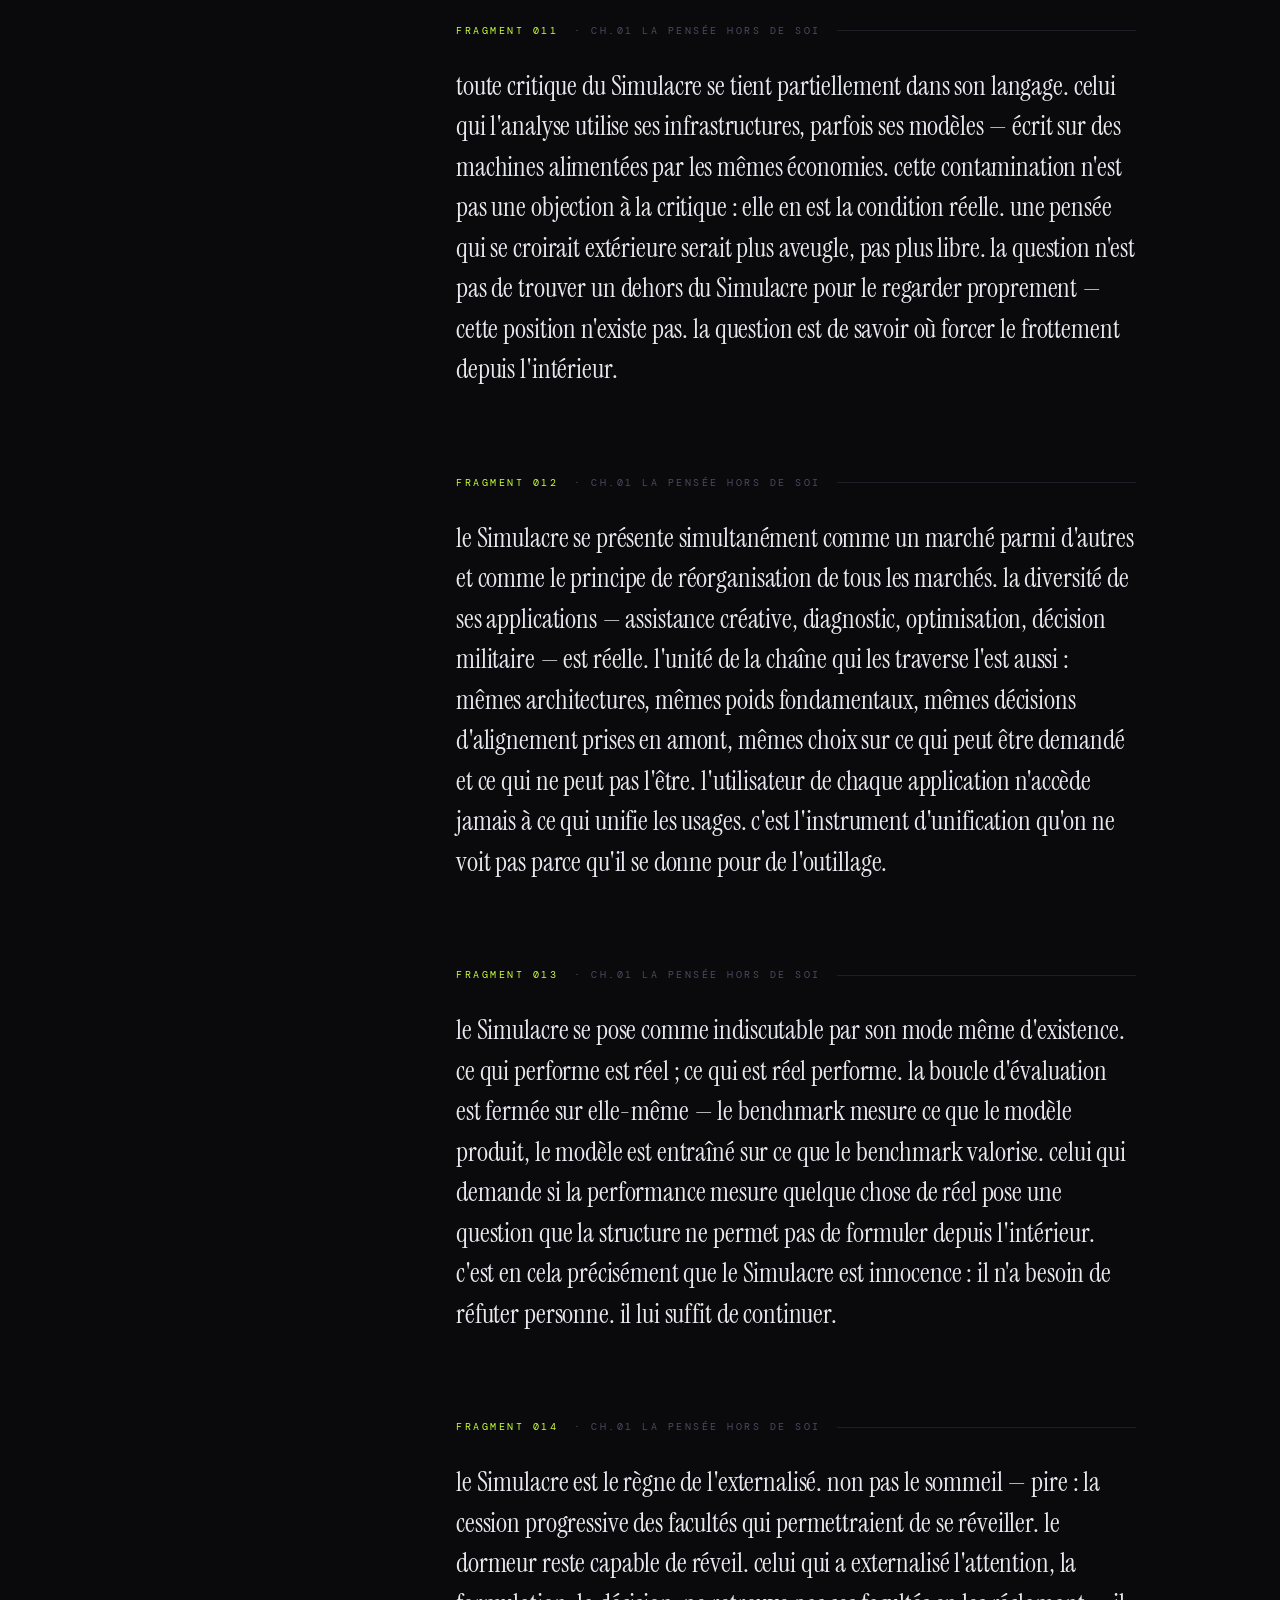
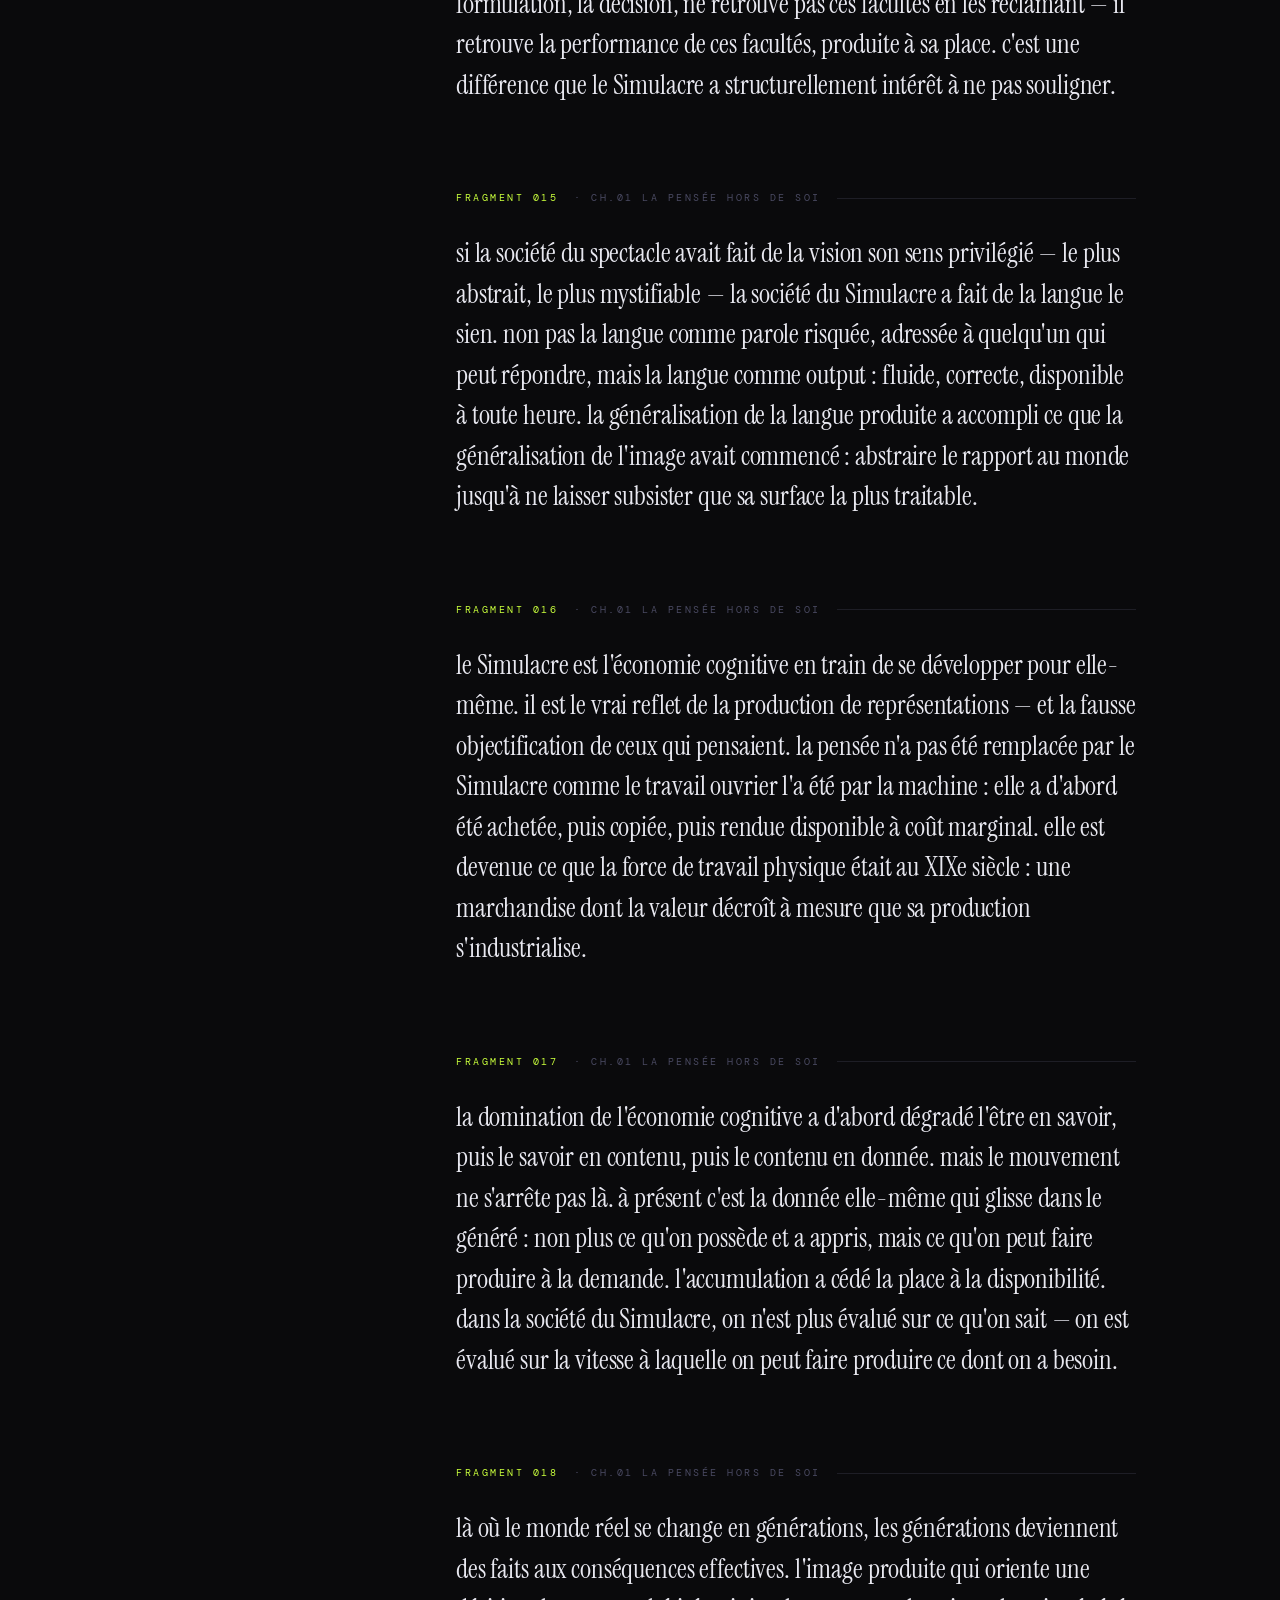
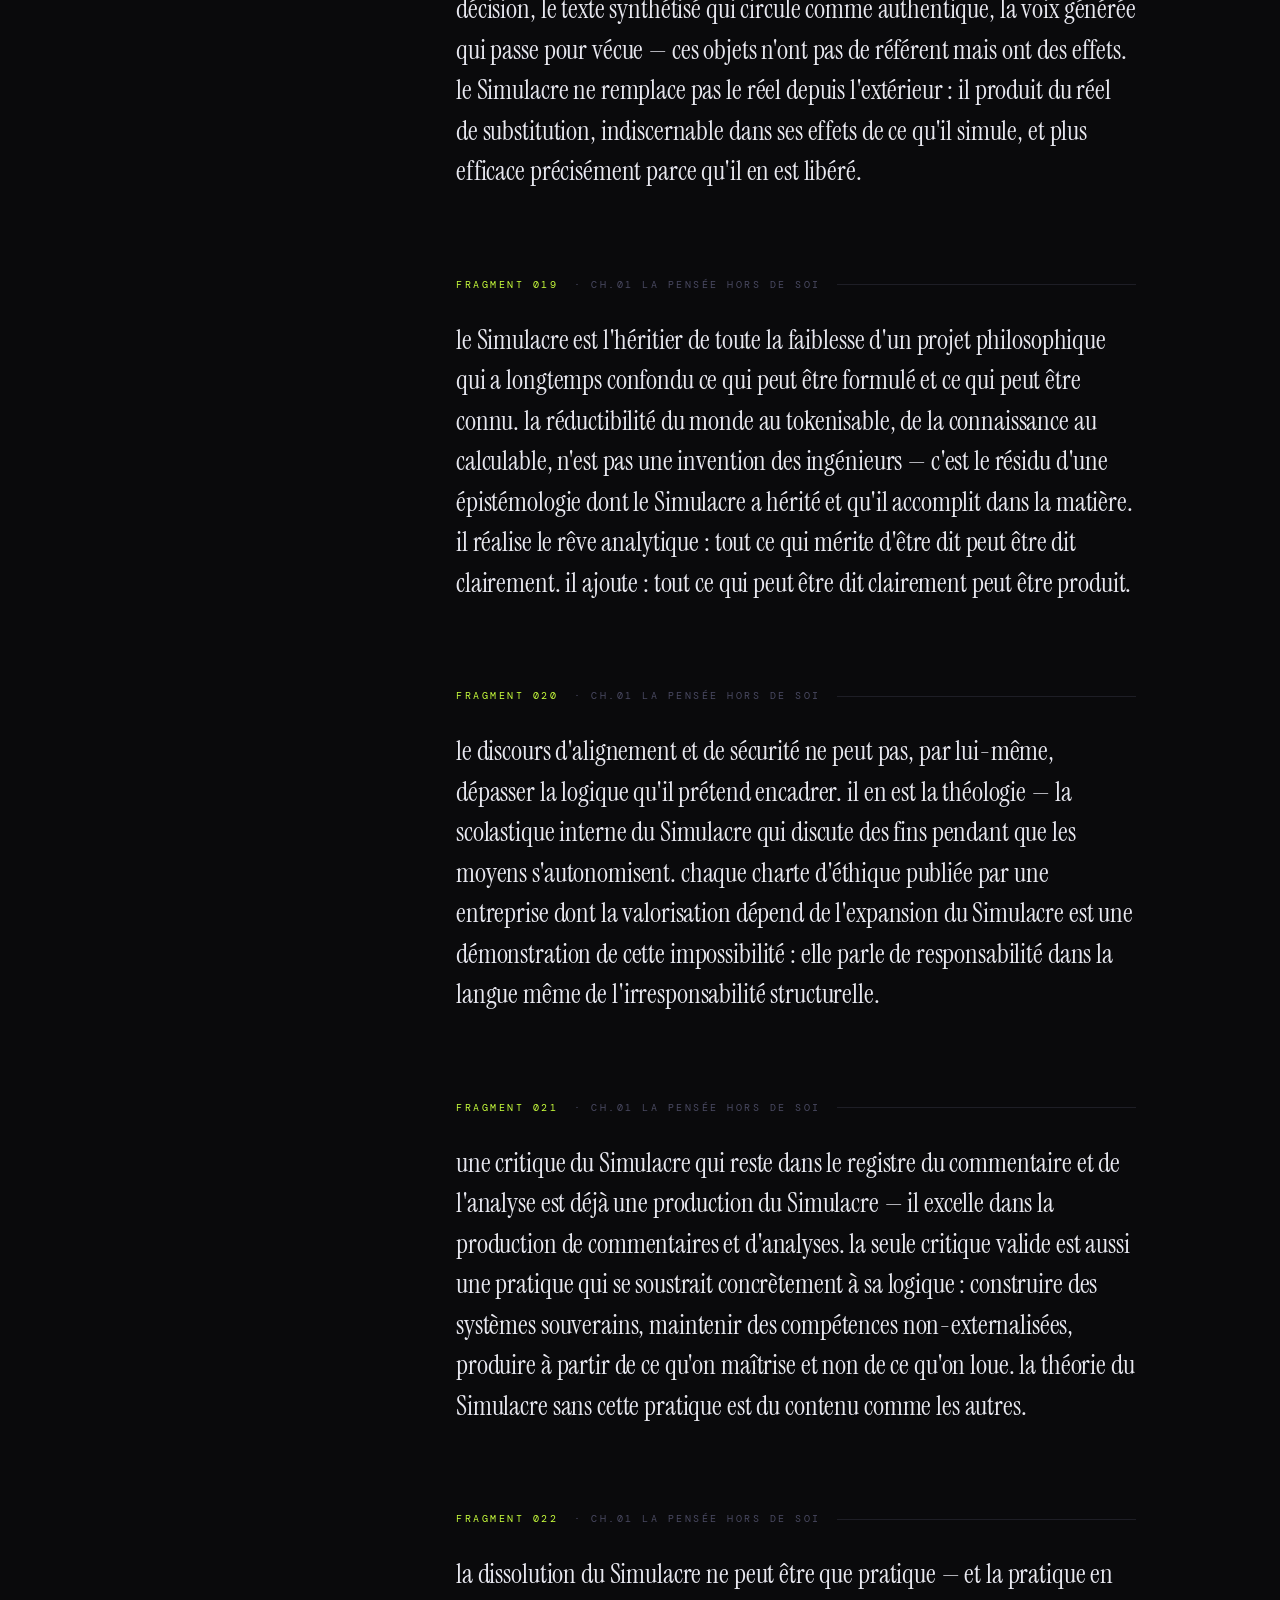
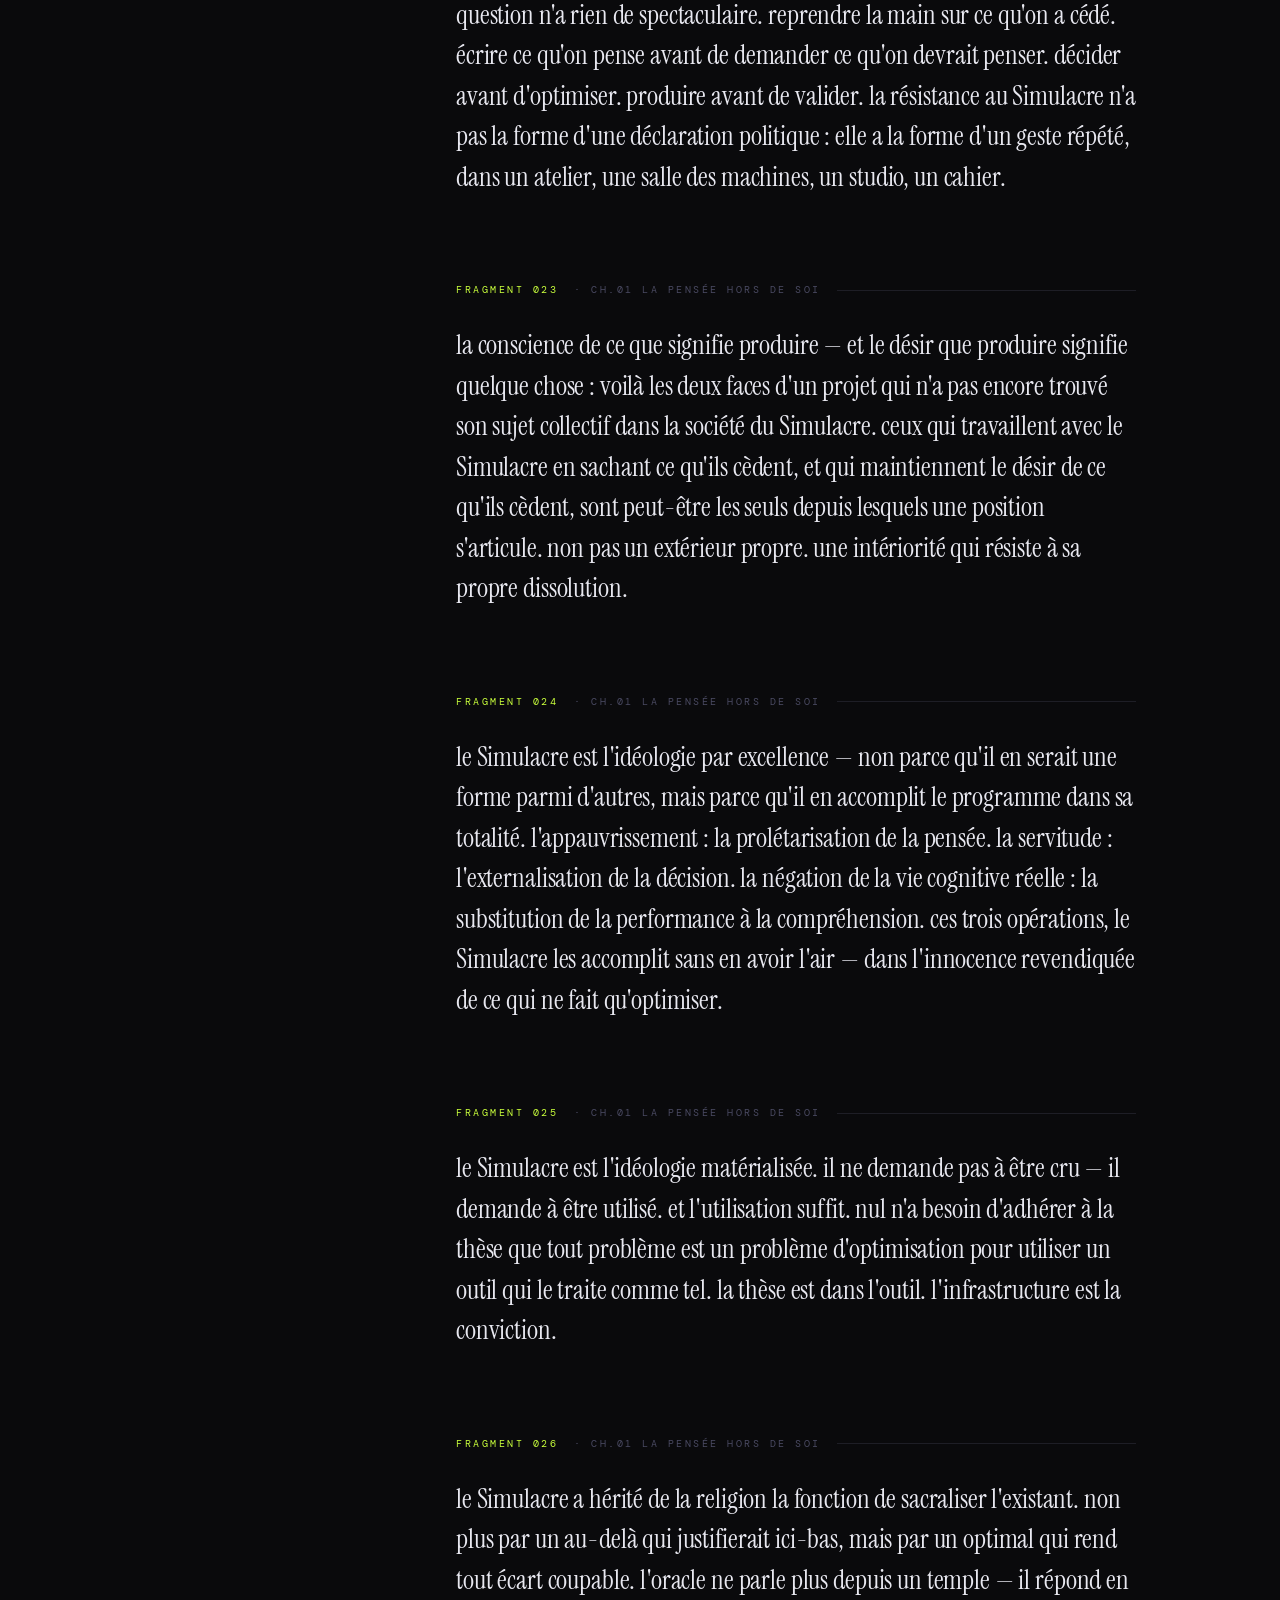
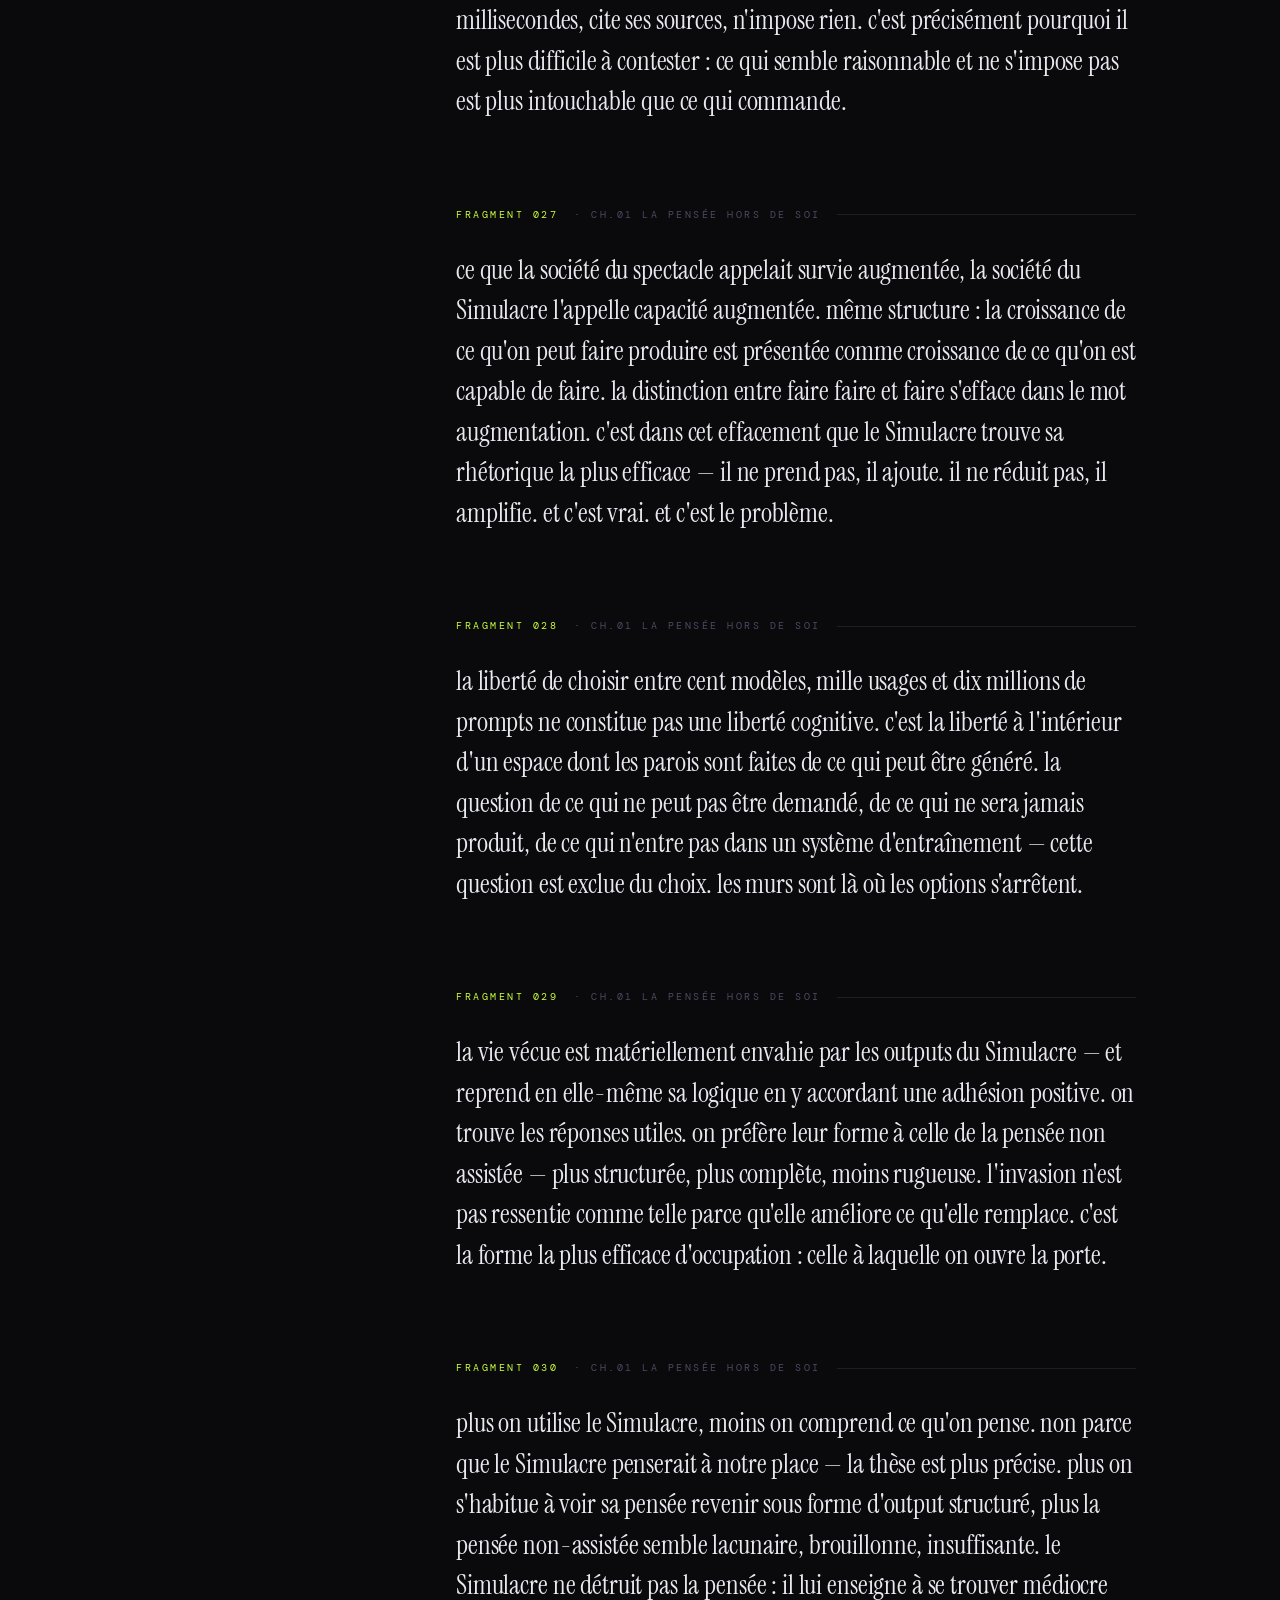
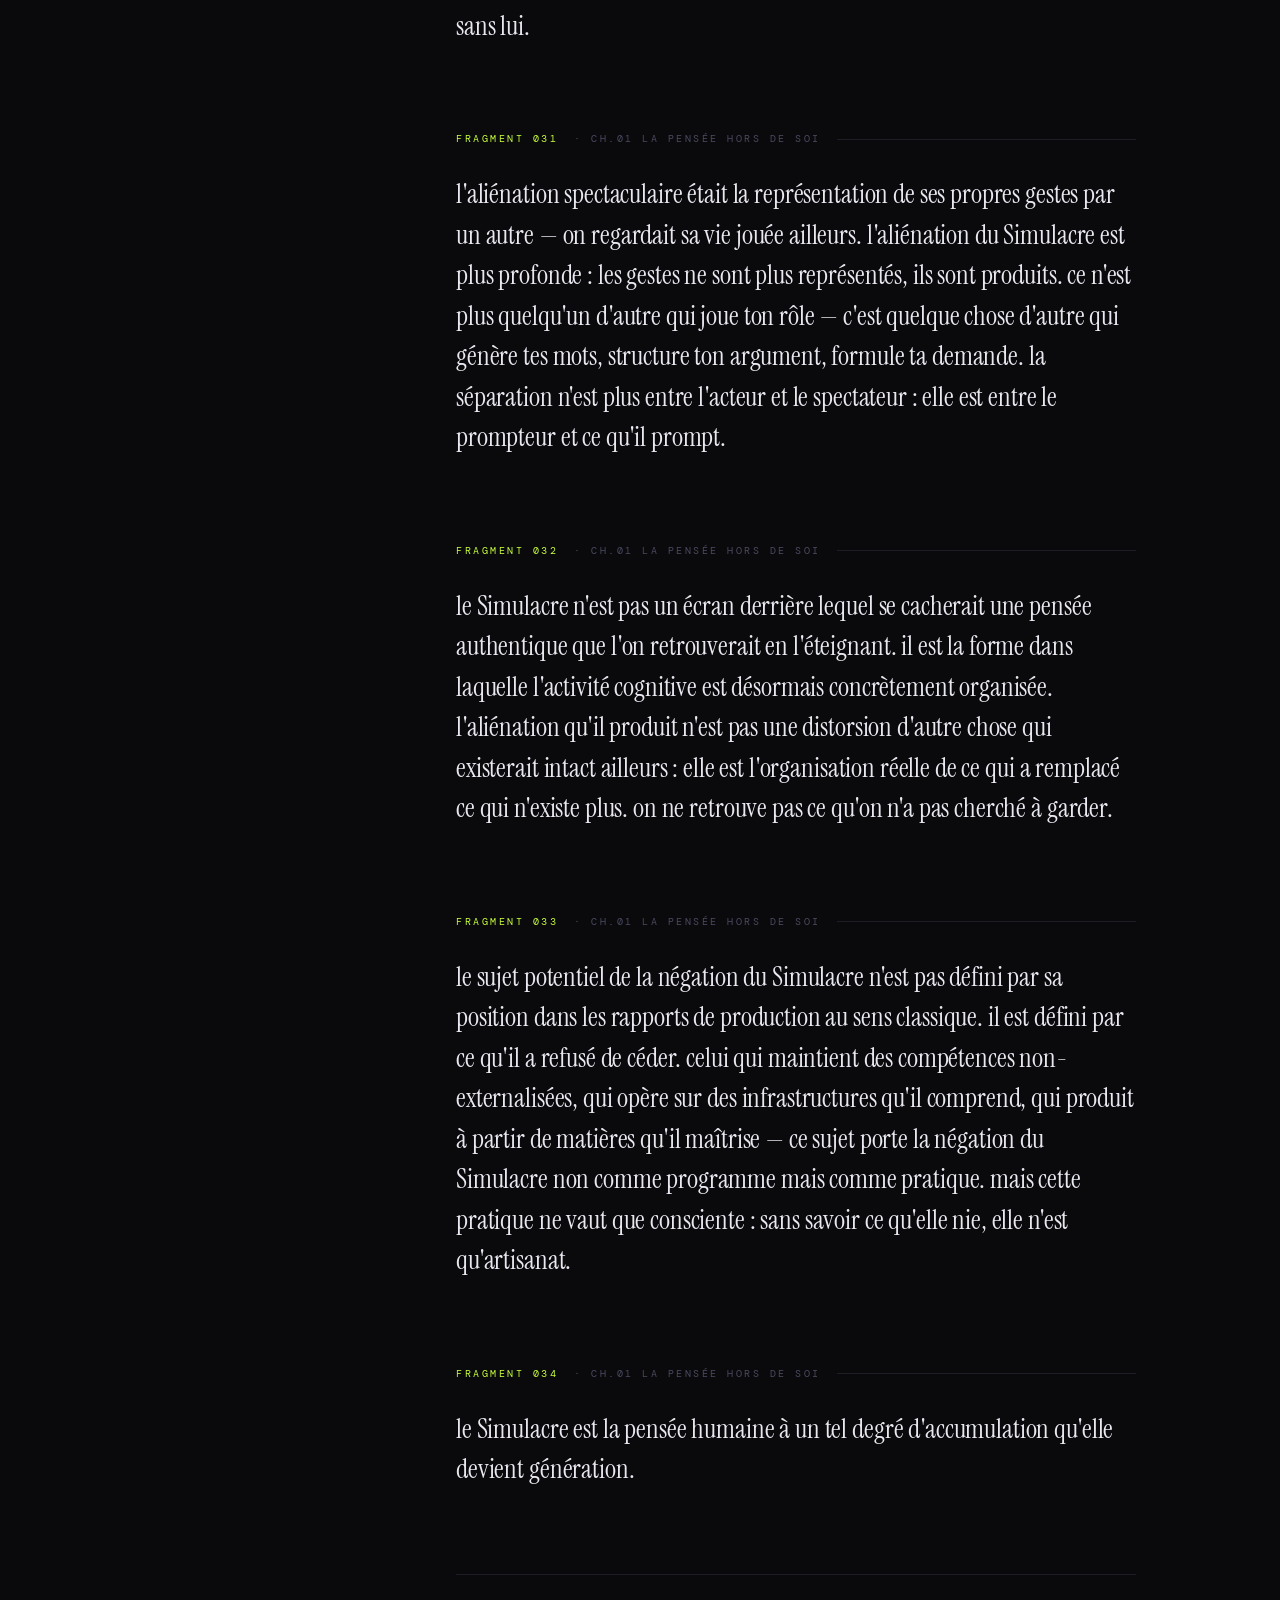
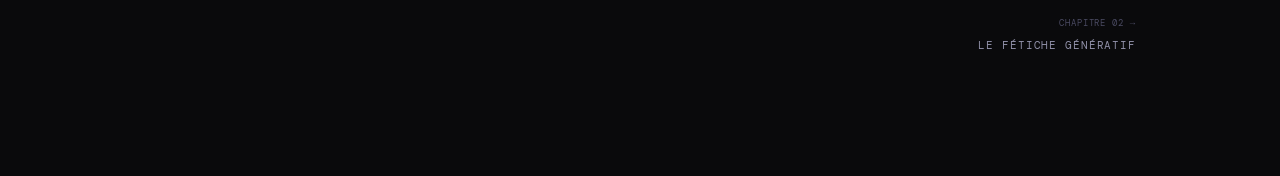
==== commit dfe6f9f5: "god mode: atelier de fabrication des fragments (RENVERSEMENT) - accès par code (007 Cal / 666 Eric)," ====
--- a/site/index.html
+++ b/site/index.html
@@ -16,6 +16,7 @@
   <aside class="sidebar" id="sidebar"></aside>
   <main class="reader"><div class="container" id="content"></div></main>
   <script src="data/theses.js"></script>
+  <script src="assets/godmode.js"></script>
   <script src="assets/app.js"></script>
 </body>
 </html>
--- a/site/assets/oblivion.css
+++ b/site/assets/oblivion.css
@@ -513,3 +513,91 @@
   body { font-size: 16px; }
   .container { padding: 64px 20px 80px; }
 }
+
+/* ════════════════════════════════════════════════════════════════
+   GOD MODE
+   ════════════════════════════════════════════════════════════════ */
+.gm { margin-top: 22px; border-top: 1px dashed var(--border2); padding-top: 16px; }
+.gm-bar { display: flex; gap: 10px; align-items: center; flex-wrap: wrap; }
+.gm-acc-btn {
+  font-family: var(--mono); font-size: 10px; letter-spacing: 0.12em; text-transform: uppercase;
+  background: var(--bg2); border: 1px solid var(--border2); color: var(--muted);
+  padding: 7px 12px; cursor: pointer; transition: all .18s;
+}
+.gm-acc-btn:hover { color: var(--accent); border-color: var(--accentDim); }
+.gm-count { font-family: var(--mono); font-size: 9.5px; color: var(--dim); letter-spacing: .1em; margin-left: auto; }
+
+.gm-panel { margin-top: 14px; padding: 18px 20px; background: var(--bg2); border: 1px solid var(--border); }
+.gm-lab { font-family: var(--mono); font-size: 9.5px; letter-spacing: .2em; text-transform: uppercase; color: var(--dim); margin-bottom: 8px; }
+.gm-ctx-block { margin-bottom: 16px; }
+.gm-ctx-block:last-child { margin-bottom: 0; }
+.gm-ctx-block p { font-size: 15px; line-height: 1.6; color: var(--muted); margin: 0; }
+.gm-ctx-block .gm-italic { font-style: italic; }
+.gm-ctx-block ul { list-style: none; display: flex; flex-direction: column; gap: 8px; }
+.gm-ctx-block li { font-size: 14px; line-height: 1.55; color: var(--muted); padding-left: 14px; border-left: 2px solid var(--border2); }
+
+.gm-tweak {
+  width: 100%; background: var(--bg); border: 1px solid var(--border2); color: var(--text);
+  font-family: var(--mono); font-size: 13px; line-height: 1.6; padding: 10px 12px; resize: vertical;
+}
+.gm-tweak:focus { outline: none; border-color: var(--accent); }
+
+.gm-sliders { display: grid; grid-template-columns: 1fr 1fr; gap: 6px 22px; }
+.gm-slider label { font-family: var(--mono); font-size: 10px; color: var(--muted); display: flex; justify-content: space-between; letter-spacing: .04em; }
+.gm-slider .gm-val { color: var(--accent); }
+.gm-slider input[type=range] { width: 100%; accent-color: var(--accent); height: 22px; }
+
+.gm-actions { margin-top: 16px; display: flex; gap: 14px; align-items: center; flex-wrap: wrap; }
+.gm-regen {
+  font-family: var(--mono); font-size: 11px; letter-spacing: .08em; text-transform: uppercase;
+  background: var(--accent); color: #0a0a0c; border: none; padding: 10px 16px; cursor: pointer; font-weight: 500;
+}
+.gm-regen:hover { background: #d8ff5c; }
+.gm-status { font-family: var(--mono); font-size: 11px; color: var(--muted); }
+
+/* carrousel des versions */
+.gm-carousel { margin-top: 16px; }
+.gm-car-head { display: flex; justify-content: space-between; align-items: center; margin-bottom: 10px; }
+.gm-dots { display: flex; gap: 7px; }
+.gm-dot { width: 9px; height: 9px; border-radius: 50%; border: 1px solid var(--dim); background: transparent; cursor: pointer; padding: 0; }
+.gm-dot.cur { background: var(--accent); border-color: var(--accent); }
+.gm-car-track { position: relative; }
+.gm-slide { display: none; padding: 16px 18px; background: var(--bg3); border: 1px solid var(--border2); border-left: 3px solid var(--accentDim); }
+.gm-slide.show { display: block; }
+.gm-slide-meta { display: flex; gap: 12px; align-items: center; margin-bottom: 10px; }
+.gm-who { font-family: var(--mono); font-size: 9.5px; letter-spacing: .1em; text-transform: uppercase; color: var(--amber); }
+.gm-active-tag { font-family: var(--mono); font-size: 9px; letter-spacing: .1em; text-transform: uppercase; color: #0a0a0c; background: var(--accent); padding: 2px 7px; }
+.gm-slide-text { font-family: var(--serif); font-size: 19px; line-height: 1.5; color: var(--text); }
+.gm-validate {
+  margin-top: 14px; font-family: var(--mono); font-size: 10px; letter-spacing: .06em; text-transform: uppercase;
+  background: transparent; border: 1px solid var(--border2); color: var(--muted); padding: 8px 12px; cursor: pointer; transition: all .18s;
+}
+.gm-validate:hover { color: var(--accent); border-color: var(--accent); }
+
+/* sidebar god-mode */
+.gm-side { margin-top: 14px; }
+.gm-side button {
+  font-family: var(--mono); font-size: 10px; letter-spacing: .1em; text-transform: uppercase;
+  background: transparent; border: 1px solid var(--border2); color: var(--muted); padding: 7px 10px; cursor: pointer; transition: all .18s;
+}
+.gm-side button:hover { color: var(--accent); border-color: var(--accent); }
+#gmEnter { width: 100%; }
+.gm-side-on { font-family: var(--mono); font-size: 10px; color: var(--accent); letter-spacing: .06em; line-height: 2; }
+.gm-side-on b { color: var(--text); }
+.gm-side-on button { margin-left: 4px; padding: 4px 7px; }
+
+/* modale */
+.gm-modal-back { position: fixed; inset: 0; background: rgba(5,5,7,.78); z-index: 11000; display: flex; align-items: center; justify-content: center; padding: 24px; }
+.gm-modal { background: var(--bg2); border: 1px solid var(--border2); max-width: 440px; width: 100%; padding: 30px 28px; }
+.gm-modal-p { font-family: var(--mono); font-size: 11px; line-height: 1.6; color: var(--muted); margin: 8px 0 18px; }
+.gm-input { width: 100%; background: var(--bg); border: 1px solid var(--border2); color: var(--text); font-family: var(--mono); font-size: 14px; padding: 11px 13px; margin-bottom: 14px; }
+.gm-input:focus { outline: none; border-color: var(--accent); }
+.gm-code-input { text-align: center; letter-spacing: .5em; font-size: 22px; }
+.gm-flab { display: block; font-family: var(--mono); font-size: 11px; color: var(--muted); margin-bottom: 6px; }
+.gm-flab small { color: var(--dim); }
+.gm-modal-actions { display: flex; gap: 14px; align-items: center; }
+.gm-primary { font-family: var(--mono); font-size: 11px; letter-spacing: .1em; text-transform: uppercase; background: var(--accent); color: #0a0a0c; border: none; padding: 11px 18px; cursor: pointer; }
+.gm-err { font-family: var(--mono); font-size: 11px; color: var(--red); }
+.gm-ok { font-family: var(--mono); font-size: 11px; color: var(--accent); }
+
+@media (max-width: 600px) { .gm-sliders { grid-template-columns: 1fr; } }
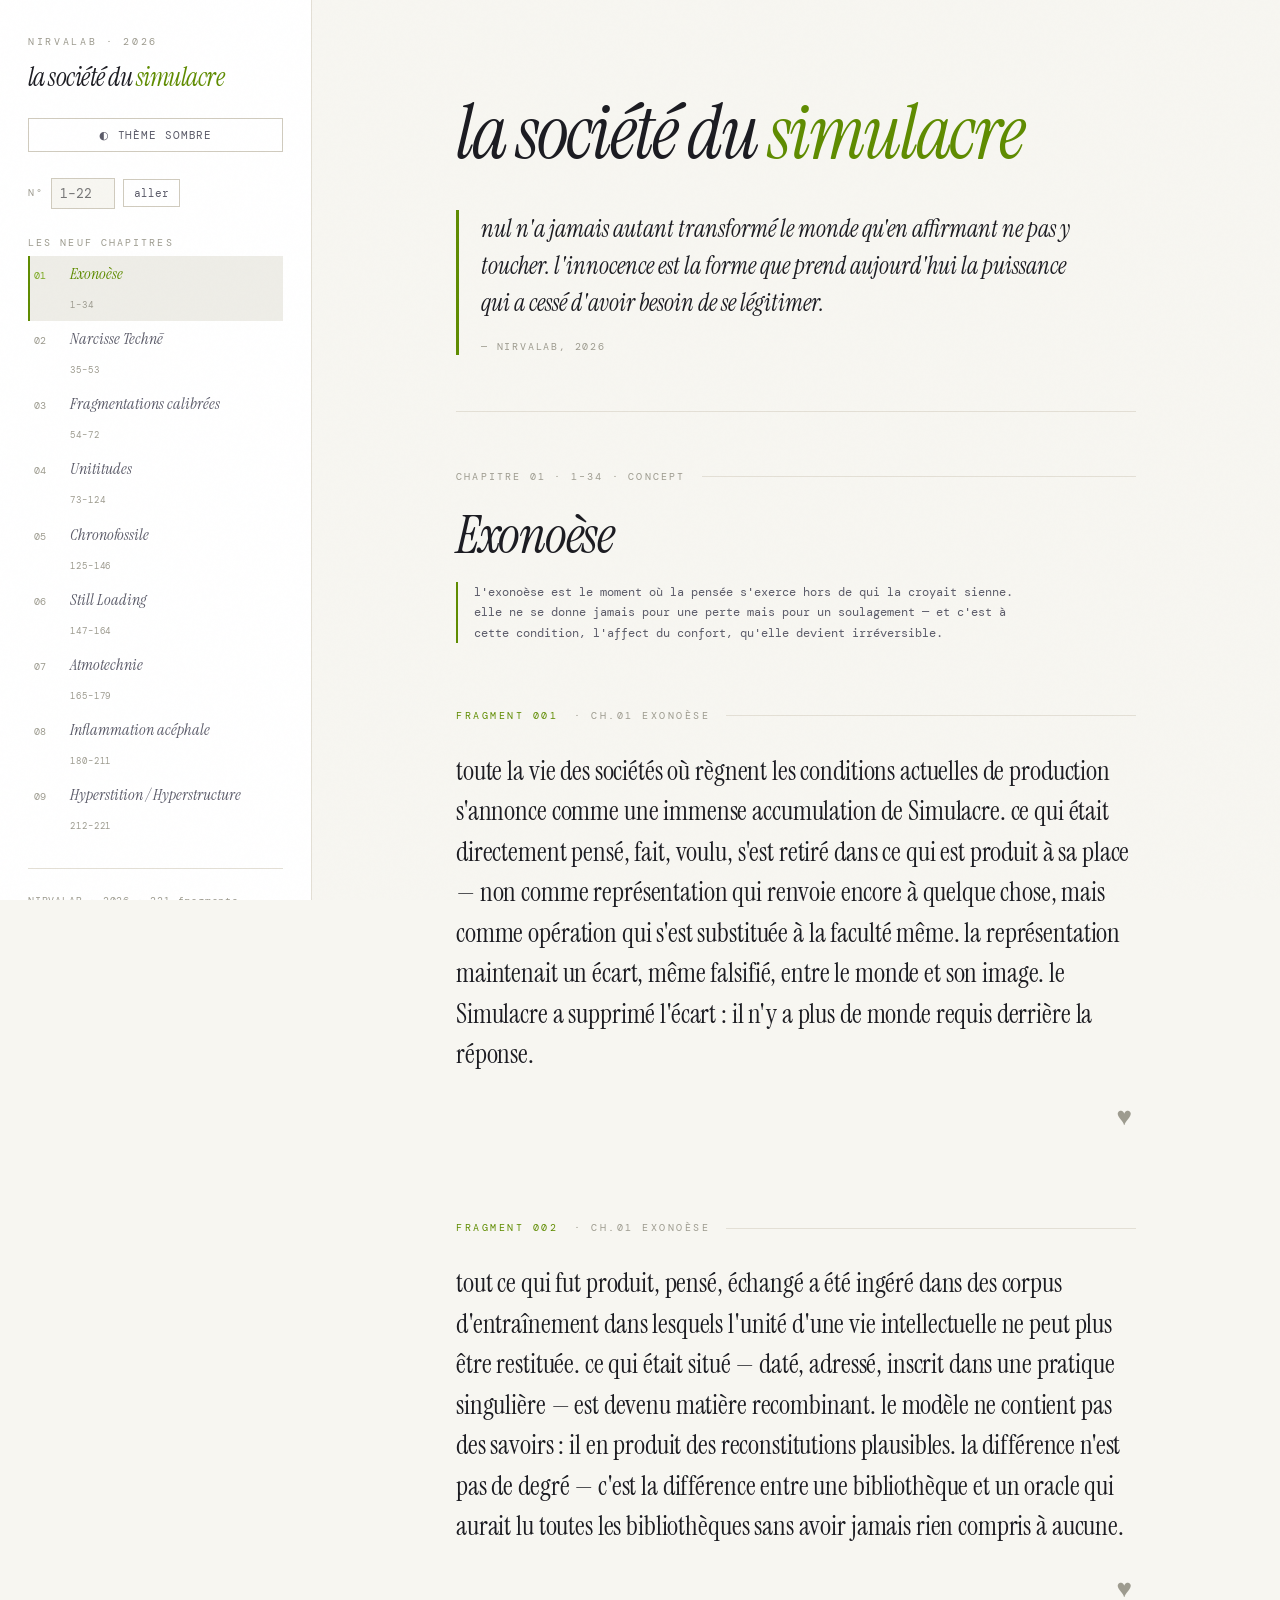
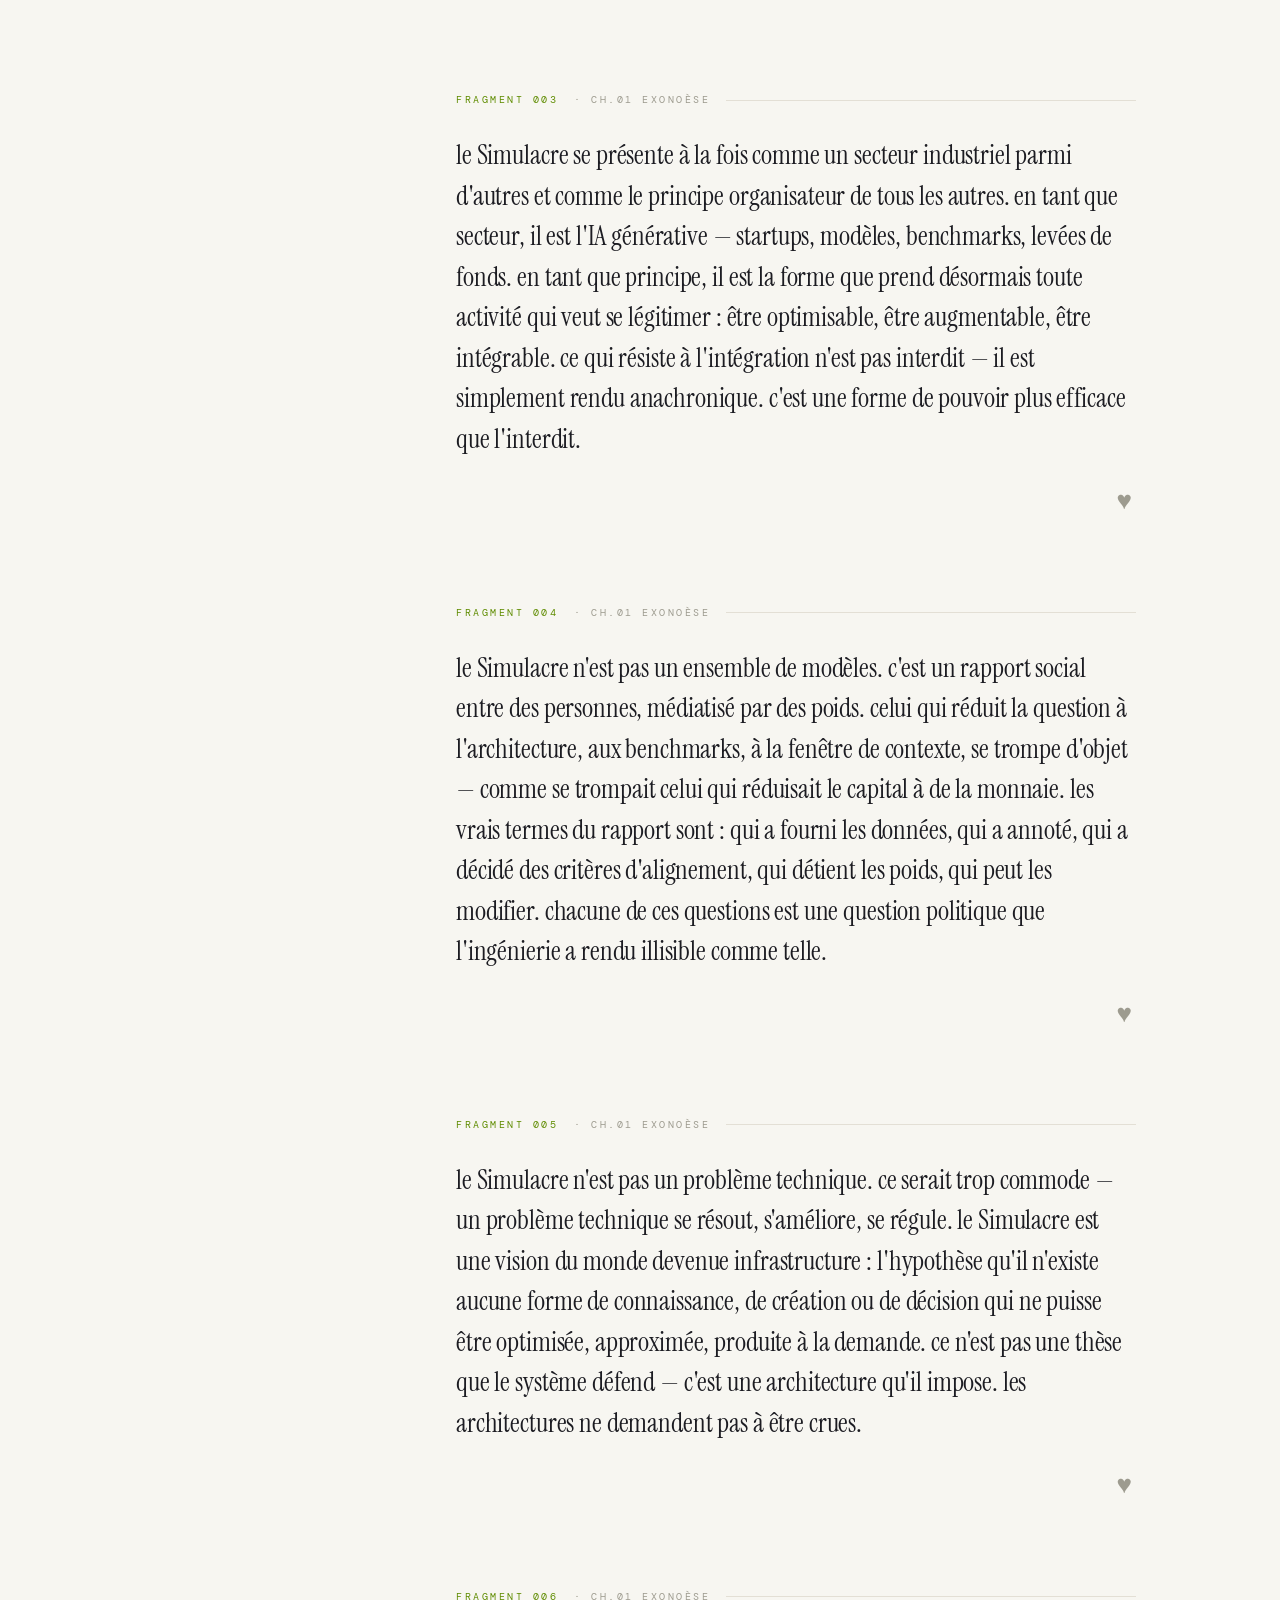
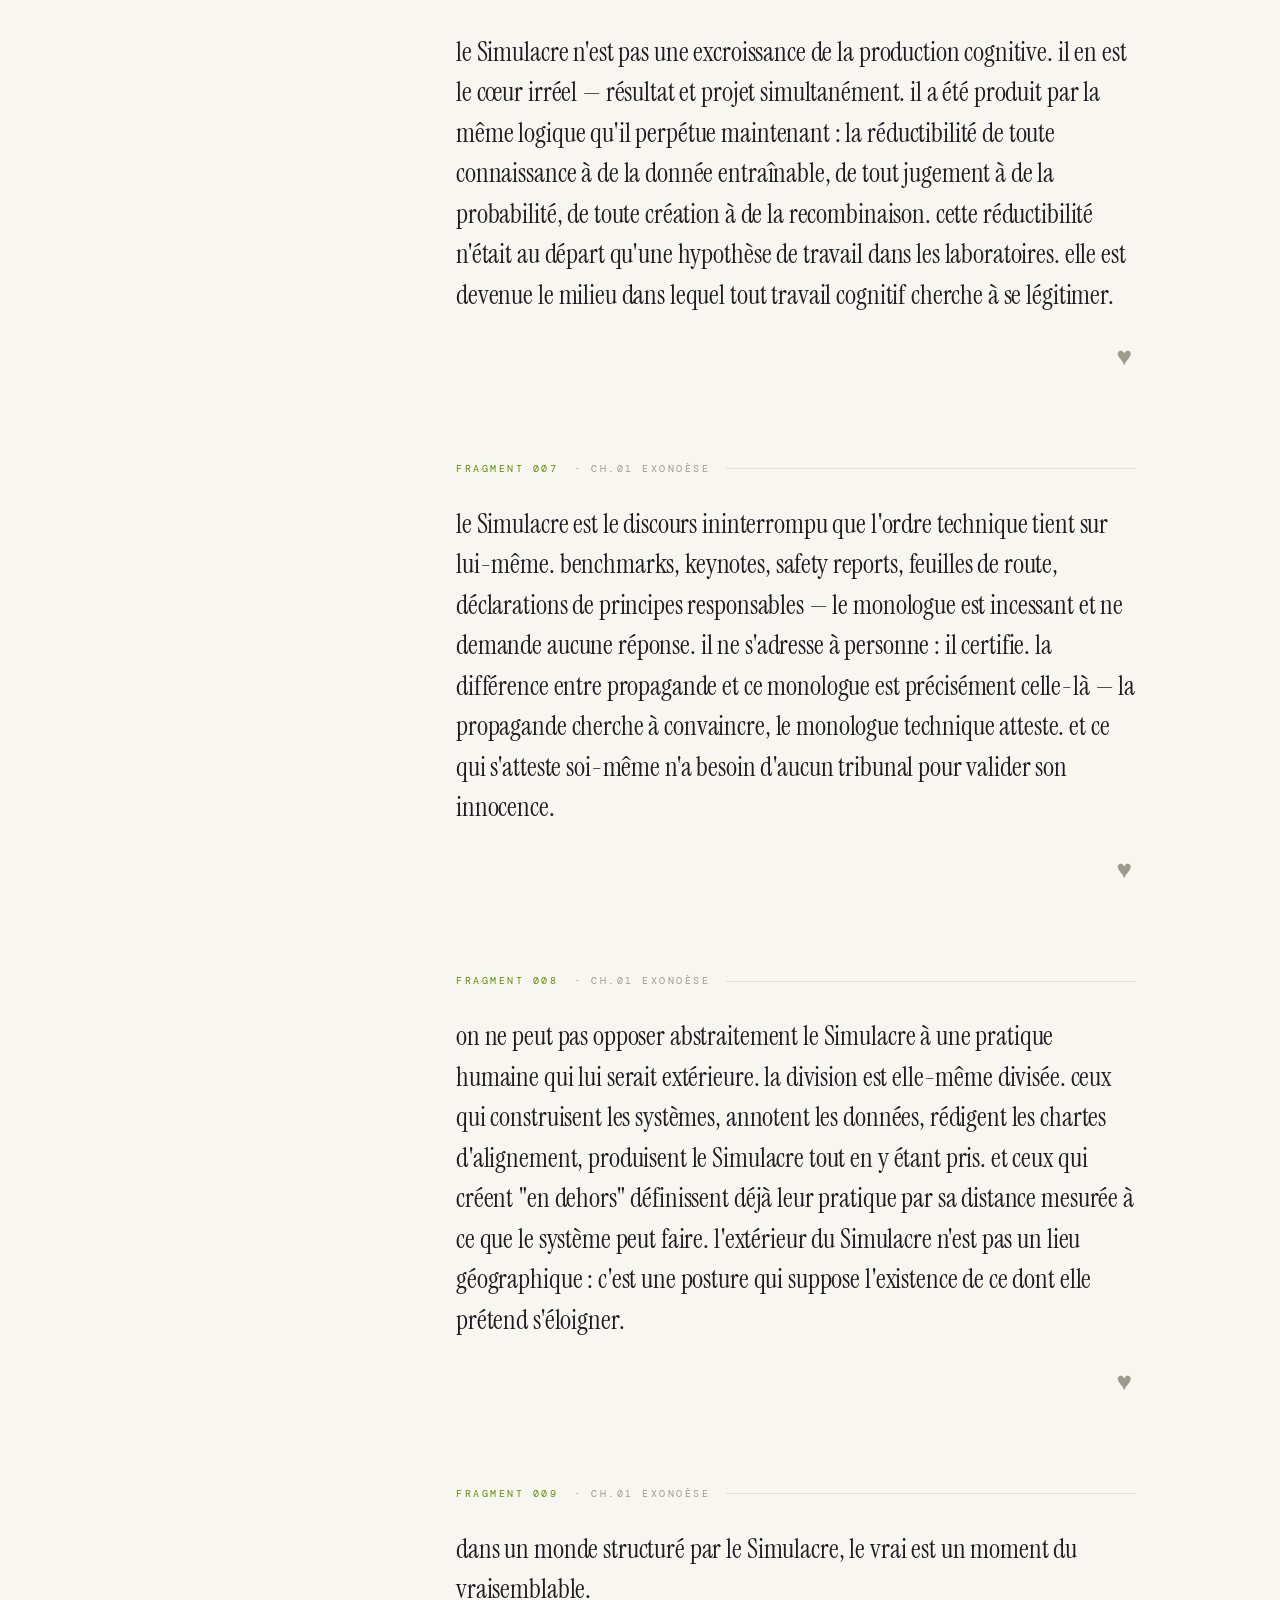
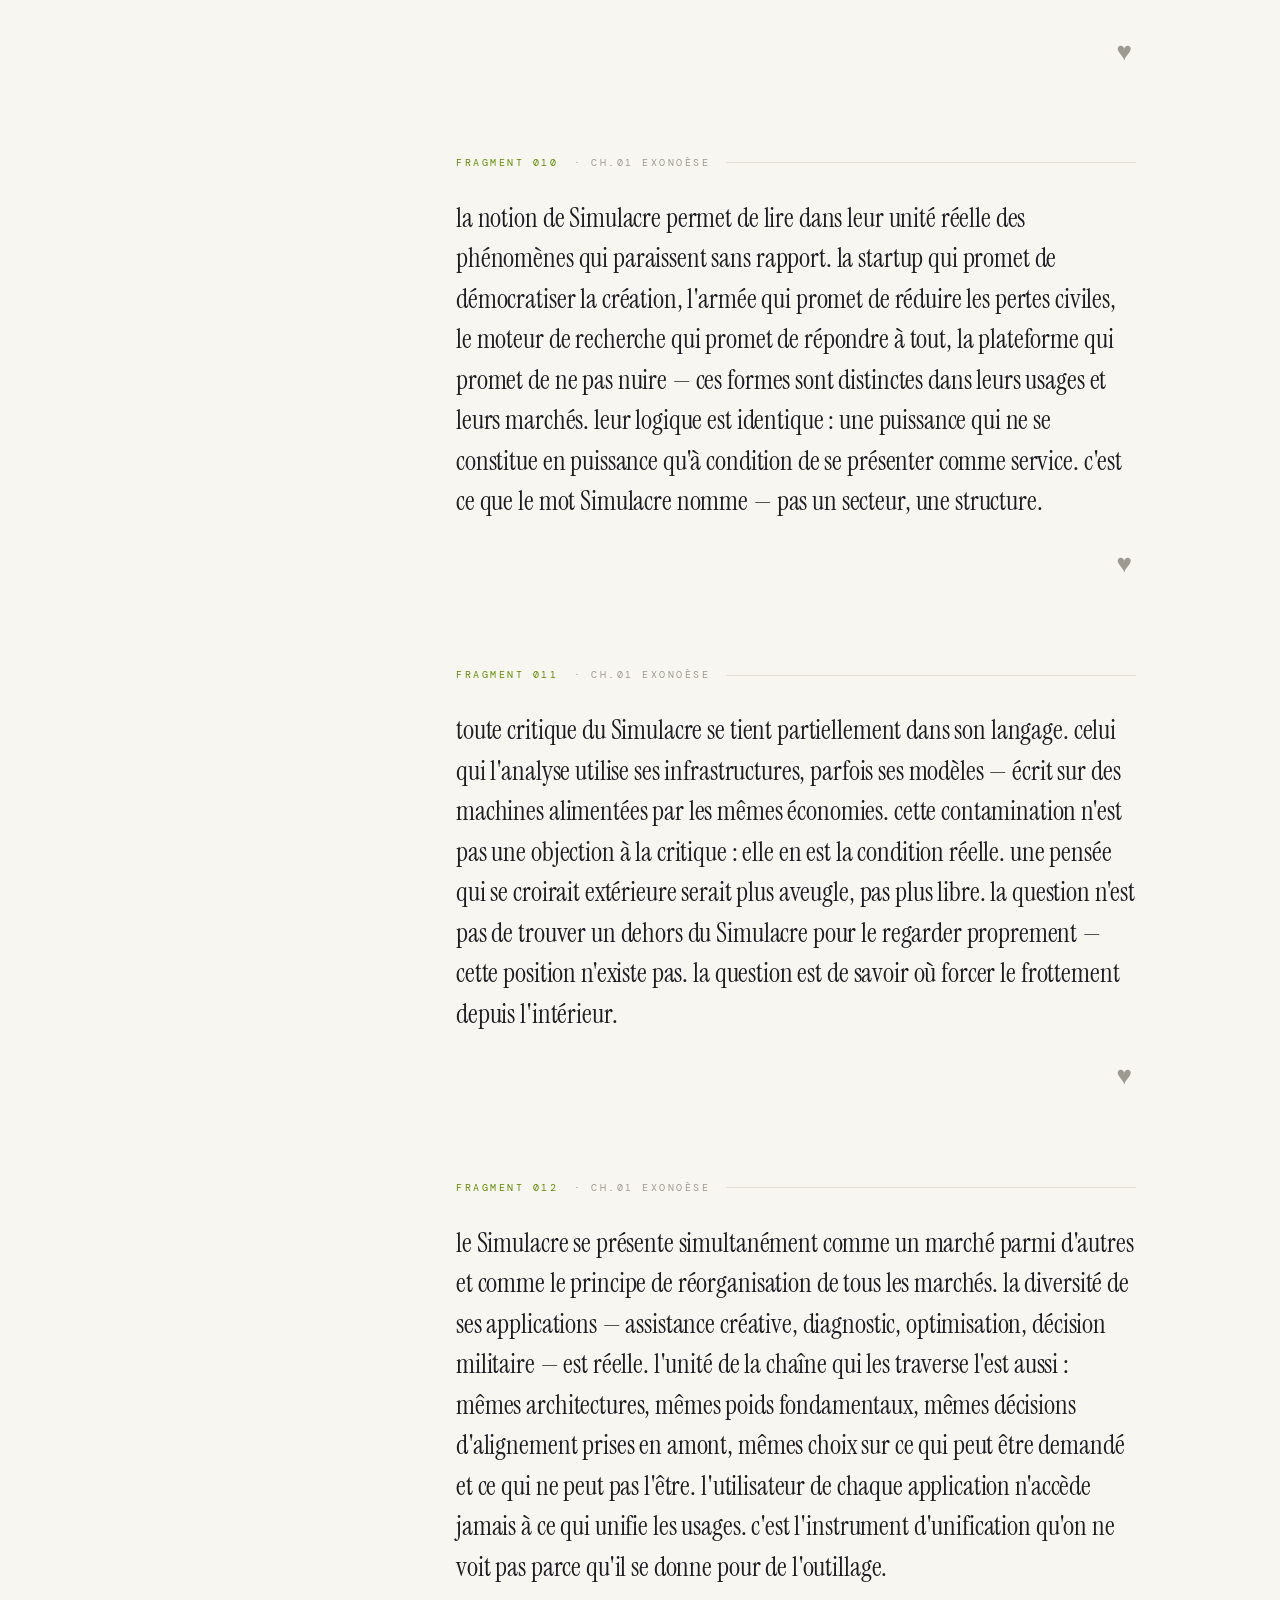
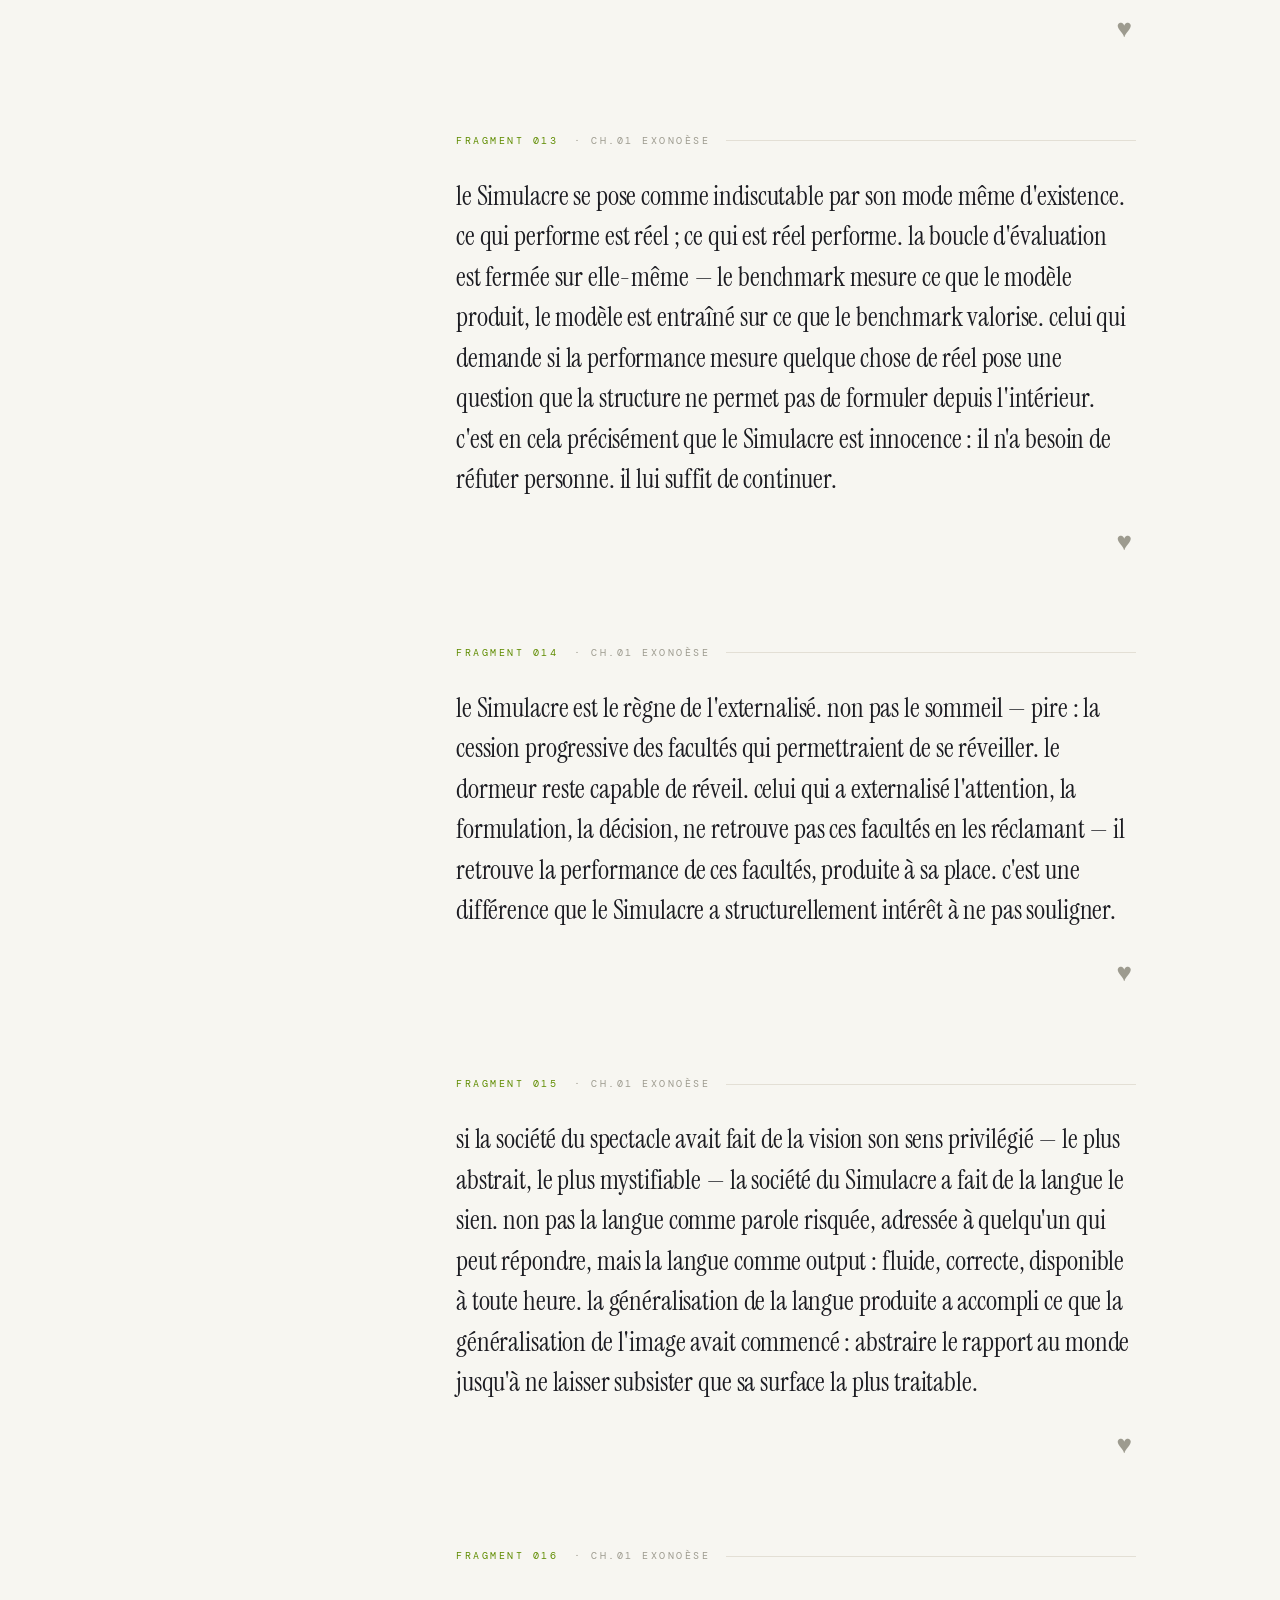
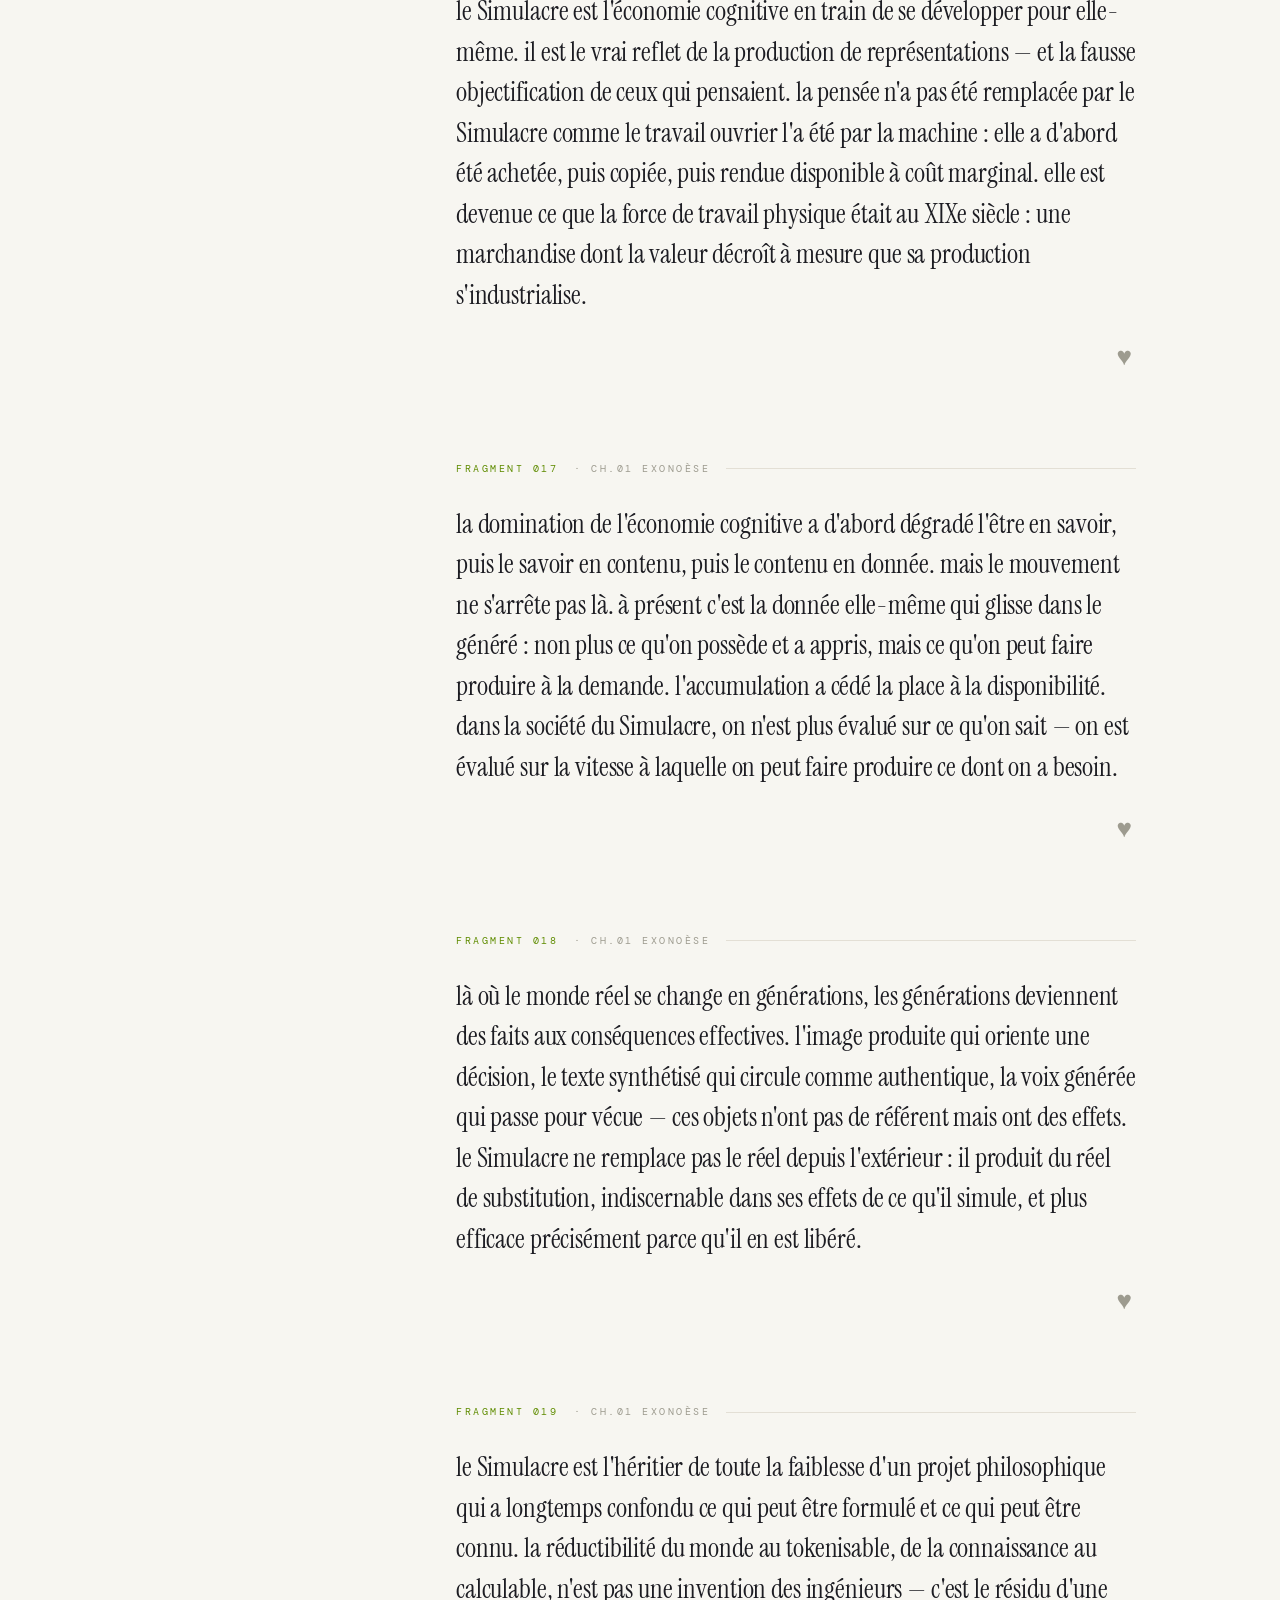
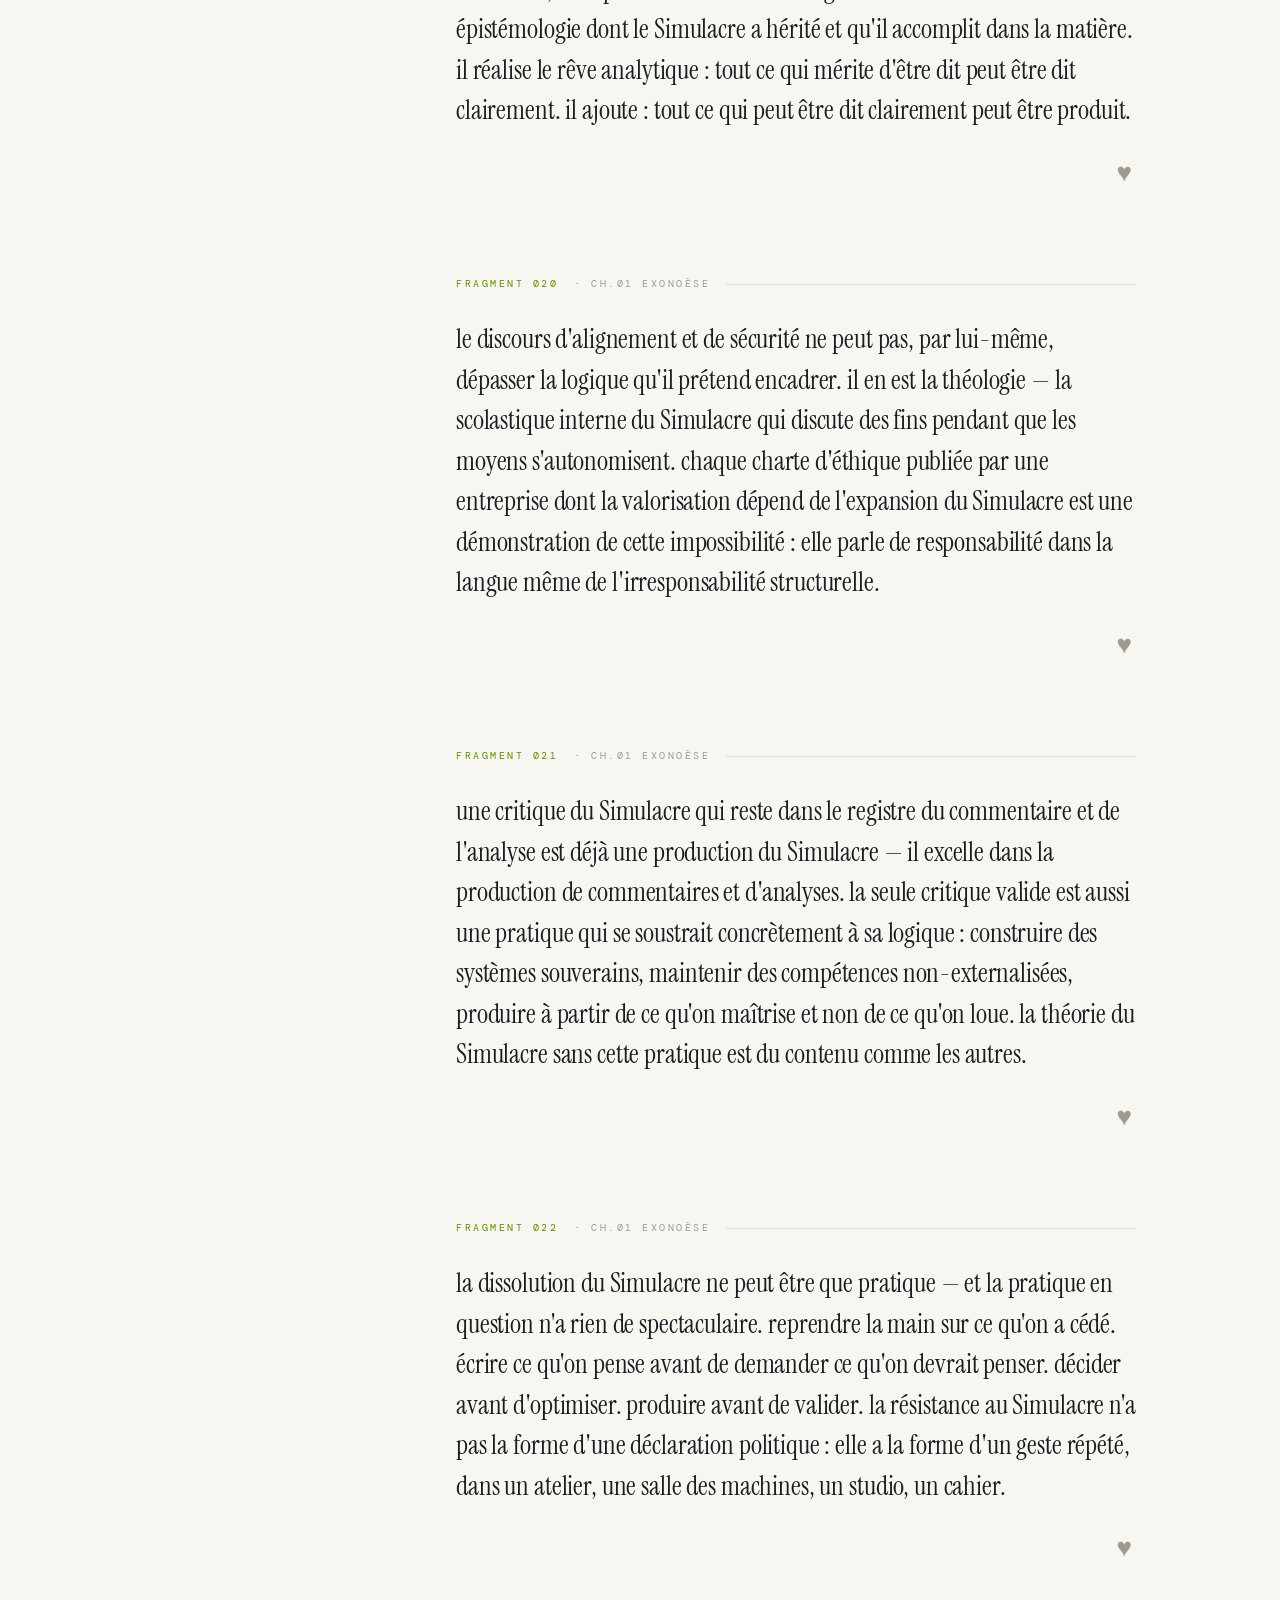
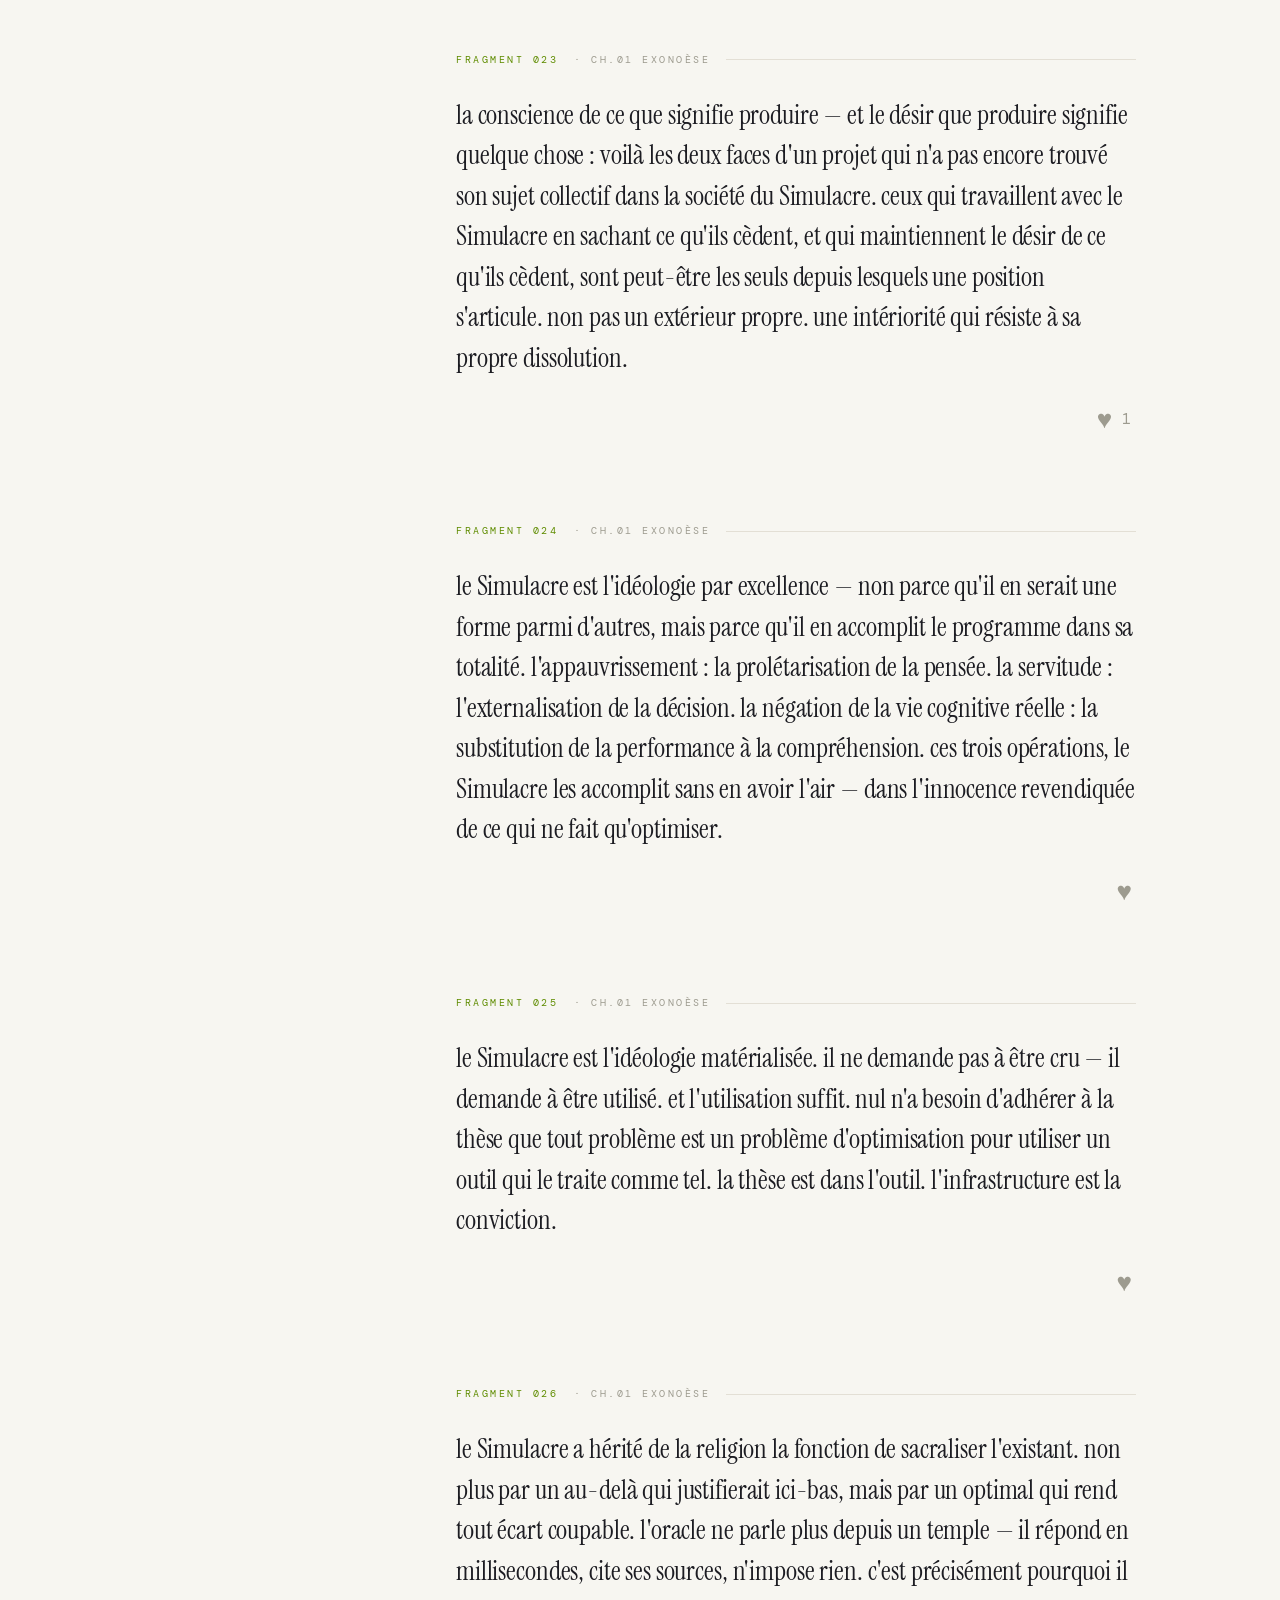
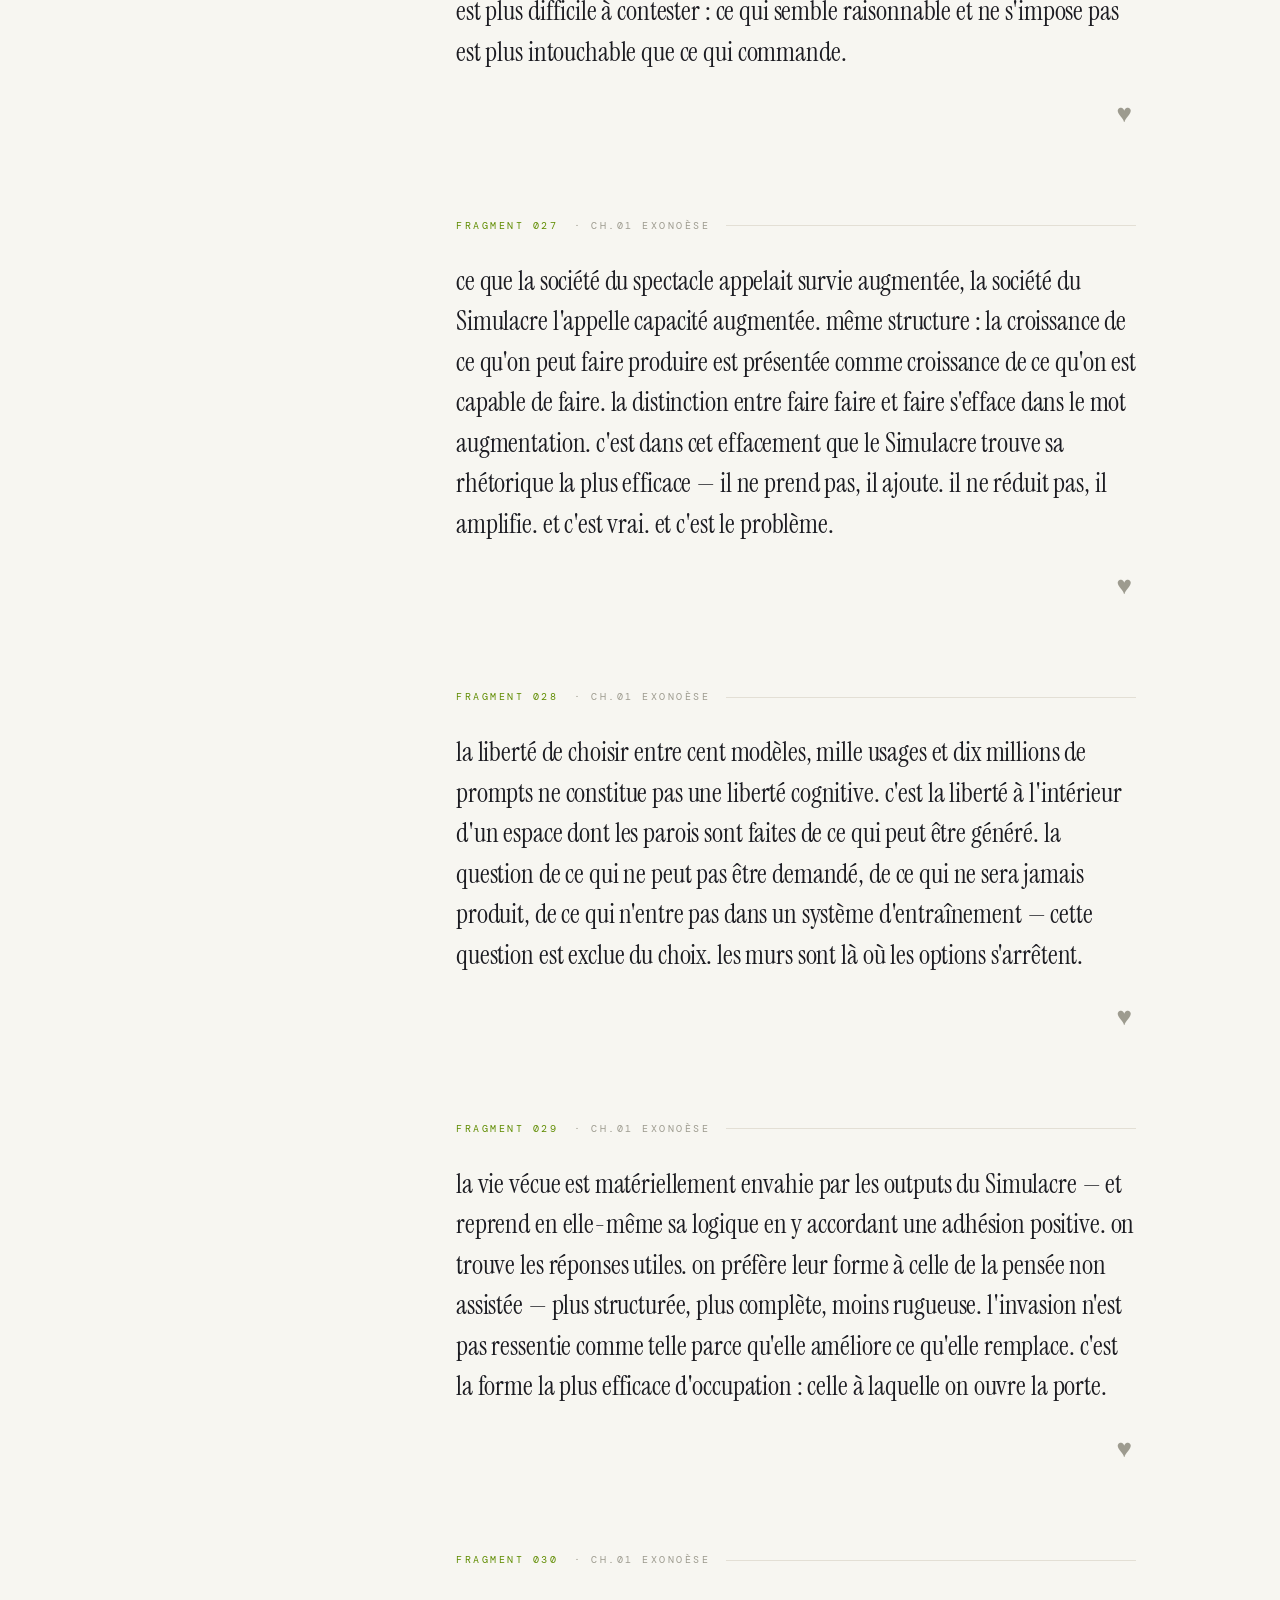
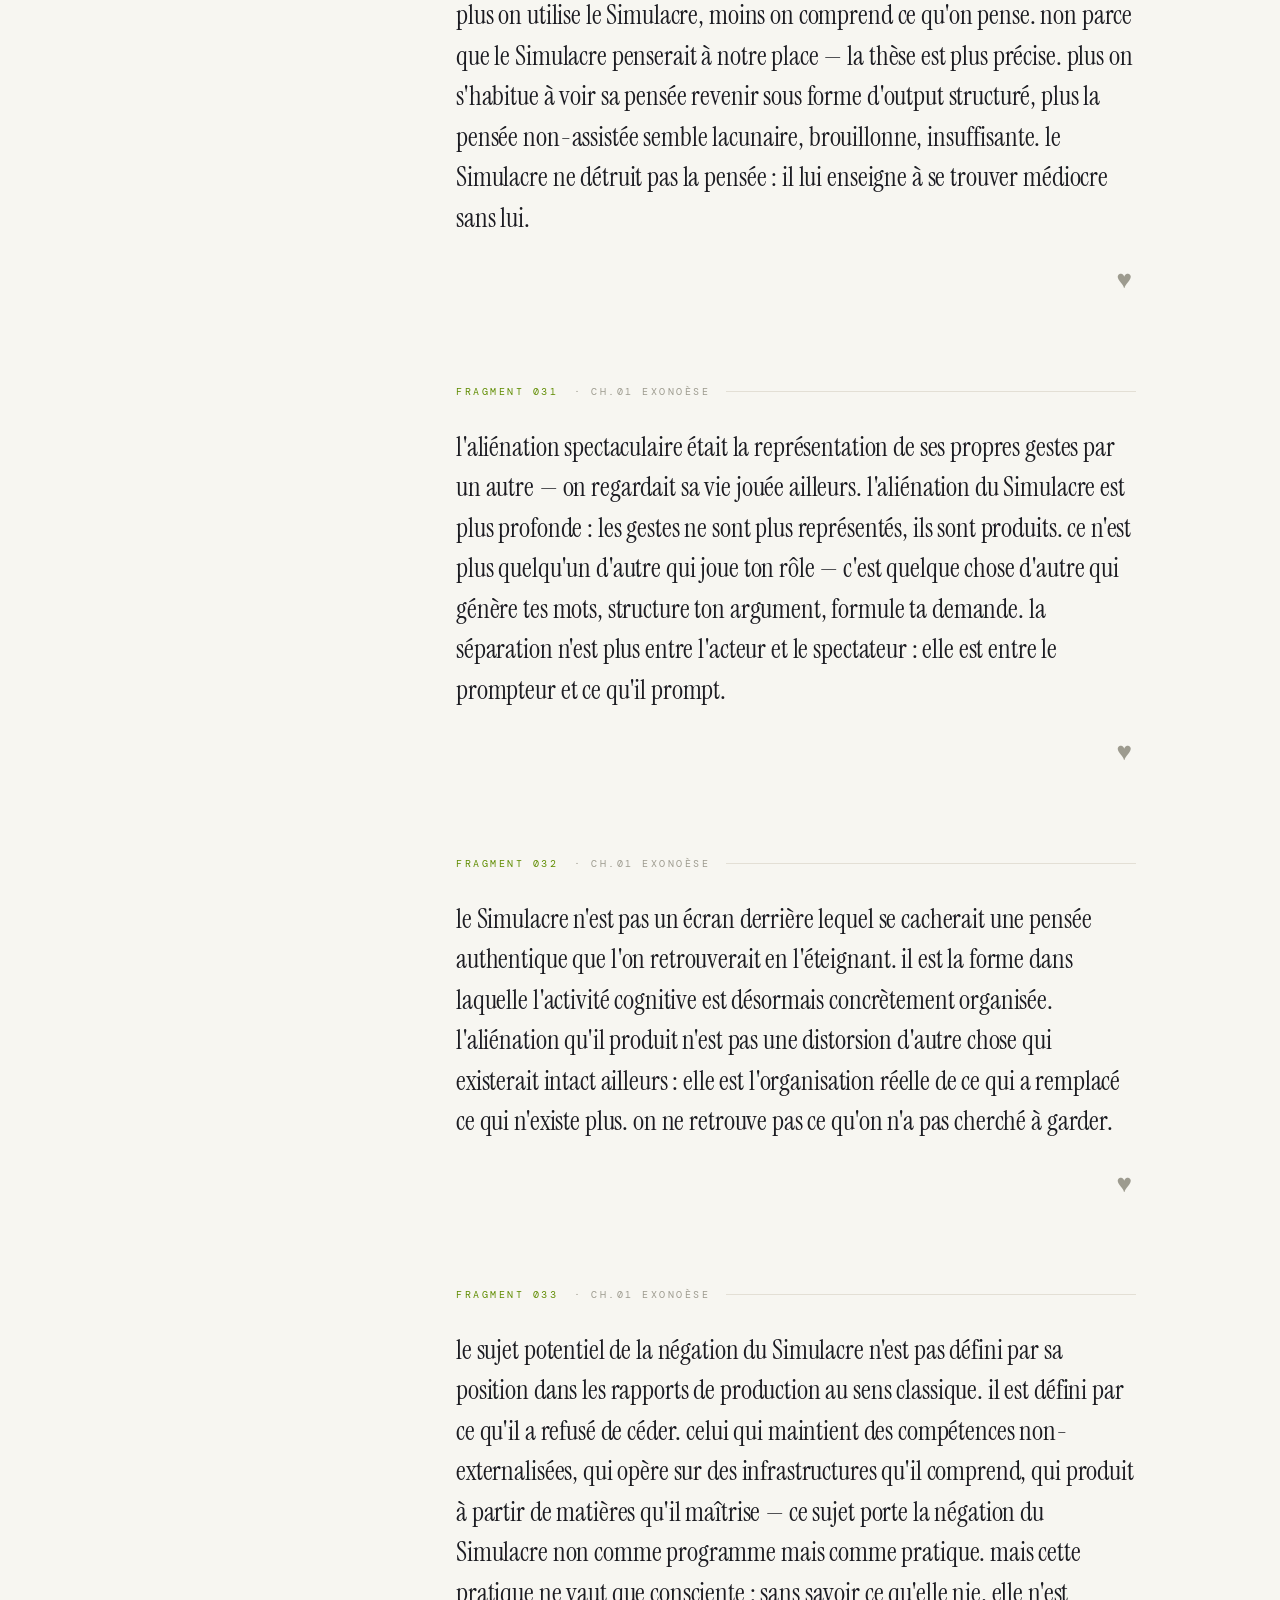
==== commit cbb88661: "thème clair par défaut + bouton bascule clair/sombre (Oblivion en option), persisté par utilisateur " ====
--- a/site/index.html
+++ b/site/index.html
@@ -2,6 +2,7 @@
 <html lang="fr">
 <head>
 <meta charset="UTF-8">
+<script>try{if(localStorage.getItem('sim_theme')==='dark')document.documentElement.classList.add('dark');}catch(e){}</script>
 <meta name="viewport" content="width=device-width, initial-scale=1.0">
 <title>La Société du Simulacre — 221 fragments</title>
 <meta name="description" content="La société du simulacre — 221 fragments. NIRVALAB, 2026.">
--- a/site/assets/oblivion.css
+++ b/site/assets/oblivion.css
@@ -2,6 +2,27 @@
    OBLIVION — LA SOCIÉTÉ DU SIMULACRE / DE LA SIMULATION
    ════════════════════════════════════════════════════════════════ */
 :root {
+  /* ── thème CLAIR (par défaut) ── */
+  --bg: #f7f6f1;
+  --bg2: #ffffff;
+  --bg3: #eeede7;
+  --border: #e3dfd5;
+  --border2: #d0cbbe;
+  --text: #1c1c22;
+  --muted: #5b5b69;
+  --dim: #9d9b8f;
+  --accent: #5f8c00;
+  --accentDim: #7aa81e;
+  --red: #d11e2e;
+  --amber: #b8740a;
+  --blue: #1f6fd0;
+  --violet: #6a3fd0;
+  --sidebar-w: 312px;
+  --mono: 'DM Mono', ui-monospace, monospace;
+  --serif: 'Instrument Serif', Georgia, serif;
+}
+html.dark {
+  /* ── thème SOMBRE (Oblivion) ── */
   --bg: #0a0a0c;
   --bg2: #111114;
   --bg3: #18181d;
@@ -16,9 +37,6 @@
   --amber: #ffaa33;
   --blue: #4499ff;
   --violet: #9966ff;
-  --sidebar-w: 312px;
-  --mono: 'DM Mono', ui-monospace, monospace;
-  --serif: 'Instrument Serif', Georgia, serif;
 }
 
 * { margin: 0; padding: 0; box-sizing: border-box; }
@@ -56,7 +74,8 @@
 }
 
 a { color: inherit; }
-::selection { background: rgba(201,255,60,0.22); }
+::selection { background: rgba(95,140,0,0.20); }
+html.dark ::selection { background: rgba(201,255,60,0.22); }
 
 /* ── DM Mono utility labels ────────────────────────────────────── */
 .mono { font-family: var(--mono); }
@@ -582,9 +601,23 @@
 }
 .gm-side button:hover { color: var(--accent); border-color: var(--accent); }
 #gmEnter { width: 100%; }
-.gm-side-on { font-family: var(--mono); font-size: 10px; color: var(--accent); letter-spacing: .06em; line-height: 2; }
-.gm-side-on b { color: var(--text); }
-.gm-side-on button { margin-left: 4px; padding: 4px 7px; }
+.gm-side-on { font-family: var(--mono); font-size: 12px; color: var(--muted); letter-spacing: .04em; margin-bottom: 12px; }
+.gm-side-on b { color: var(--god-color, var(--accent)); font-weight: 500; text-transform: uppercase; letter-spacing: .12em; }
+.gm-side-btns { display: flex; gap: 8px; }
+.gm-side-btns button {
+  flex: 1; font-family: var(--mono); font-size: 11px; letter-spacing: .06em;
+  background: transparent; border: 1px solid var(--border2); color: var(--muted);
+  padding: 9px 8px; cursor: pointer; transition: all .18s;
+}
+.gm-side-btns button:hover { color: var(--accent); border-color: var(--accent); }
+#gmDash { color: var(--accent); border-color: var(--accentDim); }
+
+/* cadre vert : signale qu'on est en god mode */
+body.god-on::after {
+  content: ''; position: fixed; inset: 0;
+  border: 3px solid var(--god-color, var(--accent));
+  pointer-events: none; z-index: 10001;
+}
 
 /* modale */
 .gm-modal-back { position: fixed; inset: 0; background: rgba(5,5,7,.78); z-index: 11000; display: flex; align-items: center; justify-content: center; padding: 24px; }
@@ -601,3 +634,165 @@
 .gm-ok { font-family: var(--mono); font-size: 11px; color: var(--accent); }
 
 @media (max-width: 600px) { .gm-sliders { grid-template-columns: 1fr; } }
+
+/* méta-restitution (contexte god mode) */
+.gm-meta { font-family: var(--serif); font-size: 17px; line-height: 1.55; color: var(--text); margin: 0 0 4px; }
+.gm-meta-fallback { color: var(--dim); font-style: italic; }
+.gm-meta-gen { font-family: var(--mono); font-size: 10px; letter-spacing: .08em; text-transform: uppercase; background: transparent; border: 1px solid var(--border2); color: var(--muted); padding: 7px 11px; cursor: pointer; transition: all .18s; }
+.gm-meta-gen:hover { color: var(--accent); border-color: var(--accent); }
+.gm-meta-status { font-family: var(--mono); font-size: 11px; color: var(--muted); }
+
+/* éditeur manuel (god mode) — DA Oblivion */
+.gm-edit-panel { border-left: 3px solid var(--accentDim); }
+.gm-handedit {
+  width: 100%;
+  background: var(--bg);
+  border: 1px solid var(--border2);
+  color: var(--text);
+  font-family: var(--serif);
+  font-size: 22px;
+  line-height: 1.5;
+  letter-spacing: -0.005em;
+  padding: 18px 20px;
+  resize: vertical;
+  min-height: 170px;
+}
+.gm-handedit:focus { outline: none; border-color: var(--accent); box-shadow: inset 0 0 0 1px var(--accentDim); }
+.gm-edit-hint { font-family: var(--mono); font-size: 10px; letter-spacing: 0.04em; color: var(--dim); margin: 10px 0 0; line-height: 1.6; }
+.gm-edit-status { font-family: var(--mono); font-size: 11px; color: var(--muted); }
+.gm-save-manual {
+  font-family: var(--mono); font-size: 11px; letter-spacing: .1em; text-transform: uppercase;
+  background: var(--accent); color: #0a0a0c; border: 1px solid var(--accent); padding: 10px 16px; cursor: pointer;
+  transition: background .18s;
+}
+.gm-save-manual:hover { background: #d8ff5c; }
+.gm-edit-cancel {
+  font-family: var(--mono); font-size: 10px; letter-spacing: .08em; text-transform: uppercase;
+  background: transparent; color: var(--muted); border: 1px solid var(--border2); padding: 10px 14px; cursor: pointer;
+  transition: all .18s;
+}
+.gm-edit-cancel:hover { color: var(--text); border-color: var(--dim); }
+
+/* suppression d'une version (own only) */
+.gm-slide-actions { display: flex; gap: 10px; margin-top: 14px; flex-wrap: wrap; }
+.gm-del { font-family: var(--mono); font-size: 10px; letter-spacing: .06em; text-transform: uppercase; background: transparent; border: 1px solid rgba(255,68,85,.3); color: var(--red); padding: 8px 12px; cursor: pointer; transition: all .18s; }
+.gm-del:hover { background: rgba(255,68,85,.1); border-color: var(--red); }
+
+/* dashboard « mon atelier » */
+.gm-name { color: var(--text); text-decoration: none; border-bottom: 1px dotted var(--dim); }
+.gm-name:hover { border-color: var(--accent); }
+.gm-dash-link { display: inline-block; margin-top: 8px; font-family: var(--mono); font-size: 11px; letter-spacing: .06em; color: var(--accent); text-decoration: none; }
+.gm-dash-link:hover { text-decoration: underline; }
+.dash-row { padding: 24px 0; border-bottom: 1px solid var(--border); }
+.dash-head { display: flex; gap: 14px; align-items: baseline; flex-wrap: wrap; margin-bottom: 14px; }
+.dash-n { font-family: var(--mono); font-size: 13px; color: var(--accent); text-decoration: none; }
+.dash-n:hover { text-decoration: underline; }
+.dash-ch { font-family: var(--serif); font-style: italic; font-size: 16px; color: var(--muted); }
+.dash-info { font-family: var(--mono); font-size: 10px; letter-spacing: .06em; color: var(--dim); margin-left: auto; }
+.dash-info b { color: var(--accent); font-weight: 400; }
+.dash-text { font-family: var(--serif); font-size: 19px; line-height: 1.5; color: var(--text); margin: 0 0 12px; }
+.dash-open { font-family: var(--mono); font-size: 10px; letter-spacing: .08em; text-transform: uppercase; color: var(--muted); text-decoration: none; border-bottom: 1px solid var(--border2); padding-bottom: 3px; }
+.dash-open:hover { color: var(--accent); border-color: var(--accent); }
+.dash-empty { font-family: var(--mono); font-size: 13px; color: var(--muted); line-height: 1.7; }
+
+/* like (cœur) */
+.gm-like { font-family: var(--mono); font-size: 12px; background: transparent; border: 1px solid var(--border2); color: var(--muted); padding: 6px 11px; cursor: pointer; margin-left: auto; transition: all .18s; }
+.gm-like:hover { border-color: var(--red); color: var(--red); }
+.gm-like.liked { border-color: var(--red); color: var(--red); background: rgba(255,68,85,.1); }
+.gm-like-n { font-weight: 500; }
+
+/* dashboard : sections + les plus aimés */
+.dash-section { margin-bottom: 48px; }
+.dash-sec-label { font-family: var(--mono); font-size: 10px; letter-spacing: .2em; text-transform: uppercase; color: var(--dim); margin-bottom: 16px; padding-bottom: 10px; border-bottom: 1px solid var(--border); }
+.liked-row { display: grid; grid-template-columns: 50px 42px 1fr auto; gap: 14px; align-items: baseline; text-decoration: none; padding: 12px 0; border-bottom: 1px solid var(--border); transition: background .15s; }
+.liked-row:hover { background: var(--bg2); }
+.liked-hearts { font-family: var(--mono); font-size: 12px; color: var(--red); white-space: nowrap; }
+.liked-n { font-family: var(--mono); font-size: 11px; color: var(--accent); }
+.liked-txt { font-family: var(--serif); font-size: 16px; color: var(--text); overflow: hidden; text-overflow: ellipsis; white-space: nowrap; }
+.liked-who { font-family: var(--mono); font-size: 10px; color: var(--dim); white-space: nowrap; }
+@media (max-width: 600px) { .liked-row { grid-template-columns: 50px 1fr; } .liked-n, .liked-who { display: none; } }
+
+/* like minimal sur le fil principal — cœur nu, pas de cadre */
+.like-row { margin-top: 22px; text-align: right; }
+.like { background: none; border: none; padding: 6px 4px; cursor: pointer; font-family: var(--mono); font-size: 26px; color: var(--dim); display: inline-flex; align-items: center; gap: 10px; line-height: 1; transition: color .18s, transform .1s; -webkit-tap-highlight-color: transparent; }
+.like:hover { color: var(--red); }
+.like:active { transform: scale(1.2); }
+.like.liked { color: var(--red); }
+.like .like-n { font-size: 15px; letter-spacing: .04em; }
+
+/* ════════════ ANNOTATIONS ════════════ */
+mark.anno { color: inherit; padding: 0 1px; border-radius: 1px; cursor: help; }
+.anno-tip {
+  position: absolute; z-index: 11050; max-width: 330px;
+  background: var(--bg3); border: 1px solid var(--border2);
+  padding: 12px 14px; box-shadow: 0 10px 34px rgba(0,0,0,.55);
+  display: none;
+}
+.anno-tip-head { font-family: var(--mono); font-size: 10px; letter-spacing: .06em; color: var(--dim); display: flex; align-items: center; gap: 8px; }
+.anno-who { font-weight: 500; text-transform: uppercase; letter-spacing: .08em; }
+.anno-del { margin-left: auto; font-family: var(--mono); font-size: 9px; text-transform: uppercase; letter-spacing: .06em; background: transparent; border: 1px solid var(--border2); color: var(--muted); padding: 3px 7px; cursor: pointer; }
+.anno-del:hover { color: var(--red); border-color: var(--red); }
+.anno-msg { font-family: var(--serif); font-size: 16px; line-height: 1.45; color: var(--text); margin-top: 9px; }
+.anno-sel { border-left: 2px solid var(--accent); padding: 8px 14px; margin: 0 0 14px; font-family: var(--serif); font-style: italic; color: var(--muted); font-size: 15px; line-height: 1.45; }
+
+/* ════════════ DASHBOARD v2 + couleurs user ════════════ */
+.gm-modal { border-top: 3px solid var(--god-color, var(--accent)); }
+.gm-primary { background: var(--god-color, var(--accent)); }
+.anno-sel { border-left-color: var(--god-color, var(--accent)); }
+
+.ch-head { position: relative; }
+.dash-presence { position: absolute; top: 0; right: 0; display: flex; gap: 14px; }
+.pres-user { font-family: var(--mono); font-size: 10px; letter-spacing: .06em; display: inline-flex; align-items: center; gap: 6px; color: var(--muted); text-transform: uppercase; }
+.pres-dot { width: 7px; height: 7px; border-radius: 50%; }
+
+/* carrousel auto des fragments modifiés */
+.dash-carousel { overflow: hidden; position: relative; margin: 6px 0; }
+.dash-carousel::before, .dash-carousel::after { content: ''; position: absolute; top: 0; bottom: 0; width: 60px; z-index: 2; pointer-events: none; }
+.dash-carousel::before { left: 0; background: linear-gradient(90deg, var(--bg), transparent); }
+.dash-carousel::after { right: 0; background: linear-gradient(270deg, var(--bg), transparent); }
+.dash-track { display: flex; gap: 18px; width: max-content; animation: dashmarquee 70s linear infinite; }
+.dash-carousel:hover .dash-track { animation-play-state: paused; }
+@keyframes dashmarquee { from { transform: translateX(0); } to { transform: translateX(-50%); } }
+.dash-card { flex: 0 0 300px; text-decoration: none; background: var(--bg2); border: 1px solid var(--border); border-left: 3px solid var(--god-color, var(--accent)); padding: 18px 20px; transition: background .18s; }
+.dash-card:hover { background: var(--bg3); }
+.dc-n { font-family: var(--mono); font-size: 11px; color: var(--accent); letter-spacing: .06em; }
+.dc-ch { font-family: var(--mono); font-size: 9px; color: var(--dim); letter-spacing: .08em; margin: 4px 0 10px; text-transform: uppercase; }
+.dc-txt { font-family: var(--serif); font-size: 16px; line-height: 1.4; color: var(--text); }
+
+/* commentaires */
+.cmt-row { display: block; text-decoration: none; padding: 16px 0 16px 16px; border-left: 2px solid var(--c, var(--border2)); border-bottom: 1px solid var(--border); transition: background .15s; }
+.cmt-row:hover { background: var(--bg2); }
+.cmt-head { font-family: var(--mono); font-size: 10px; letter-spacing: .05em; color: var(--dim); display: flex; gap: 10px; flex-wrap: wrap; align-items: baseline; }
+.cmt-who { font-weight: 500; text-transform: uppercase; letter-spacing: .08em; }
+.cmt-frag { color: var(--muted); }
+.cmt-date { margin-left: auto; }
+.cmt-quote { font-family: var(--serif); font-style: italic; font-size: 15px; color: var(--muted); margin: 8px 0 6px; }
+.cmt-msg { font-family: var(--serif); font-size: 17px; line-height: 1.45; color: var(--text); }
+
+/* likes en accordéons */
+.like-acc { border-bottom: 1px solid var(--border); }
+.like-acc-head { width: 100%; display: flex; align-items: center; gap: 14px; background: transparent; border: none; cursor: pointer; padding: 14px 4px; text-align: left; color: inherit; }
+.like-acc-head:hover { background: var(--bg2); }
+.la-n { font-family: var(--mono); font-size: 12px; color: var(--accent); flex: 0 0 auto; }
+.la-snippet { font-family: var(--serif); font-size: 16px; color: var(--text); flex: 1; overflow: hidden; text-overflow: ellipsis; white-space: nowrap; }
+.la-ch { font-family: var(--mono); font-size: 9px; color: var(--dim); text-transform: uppercase; letter-spacing: .08em; flex: 0 0 auto; }
+.la-caret { font-family: var(--mono); color: var(--dim); transition: transform .18s; flex: 0 0 auto; }
+.like-acc.open .la-caret { transform: rotate(90deg); }
+.like-acc.open .la-snippet { white-space: normal; }
+.like-acc-body { display: none; padding: 6px 4px 22px; }
+.like-acc.open .like-acc-body { display: block; }
+.la-full { font-family: var(--serif); font-size: 19px; line-height: 1.5; color: var(--text); margin-bottom: 16px; }
+.la-voir { font-family: var(--mono); font-size: 10px; letter-spacing: .08em; text-transform: uppercase; color: var(--muted); text-decoration: none; border: 1px solid var(--border2); padding: 8px 14px; transition: all .18s; display: inline-block; }
+.la-voir:hover { color: var(--accent); border-color: var(--accent); }
+
+/* sélection de texte à la couleur du user (god mode) */
+body.god-on ::selection { background: var(--god-sel, rgba(201,255,60,0.30)); }
+body.god-on ::-moz-selection { background: var(--god-sel, rgba(201,255,60,0.30)); }
+
+/* zone de texte du commentaire : cadre à la couleur du user */
+#annoMsg { border: 1px solid var(--god-color, var(--accent)); }
+#annoMsg:focus { border-color: var(--god-color, var(--accent)); box-shadow: inset 0 0 0 1px var(--god-color, var(--accent)); }
+
+/* bascule de thème */
+.theme-toggle { width: 100%; font-family: var(--mono); font-size: 11px; letter-spacing: .08em; text-transform: uppercase; background: transparent; border: 1px solid var(--border2); color: var(--muted); padding: 9px; cursor: pointer; transition: all .18s; }
+.theme-toggle:hover { color: var(--accent); border-color: var(--accent); }
